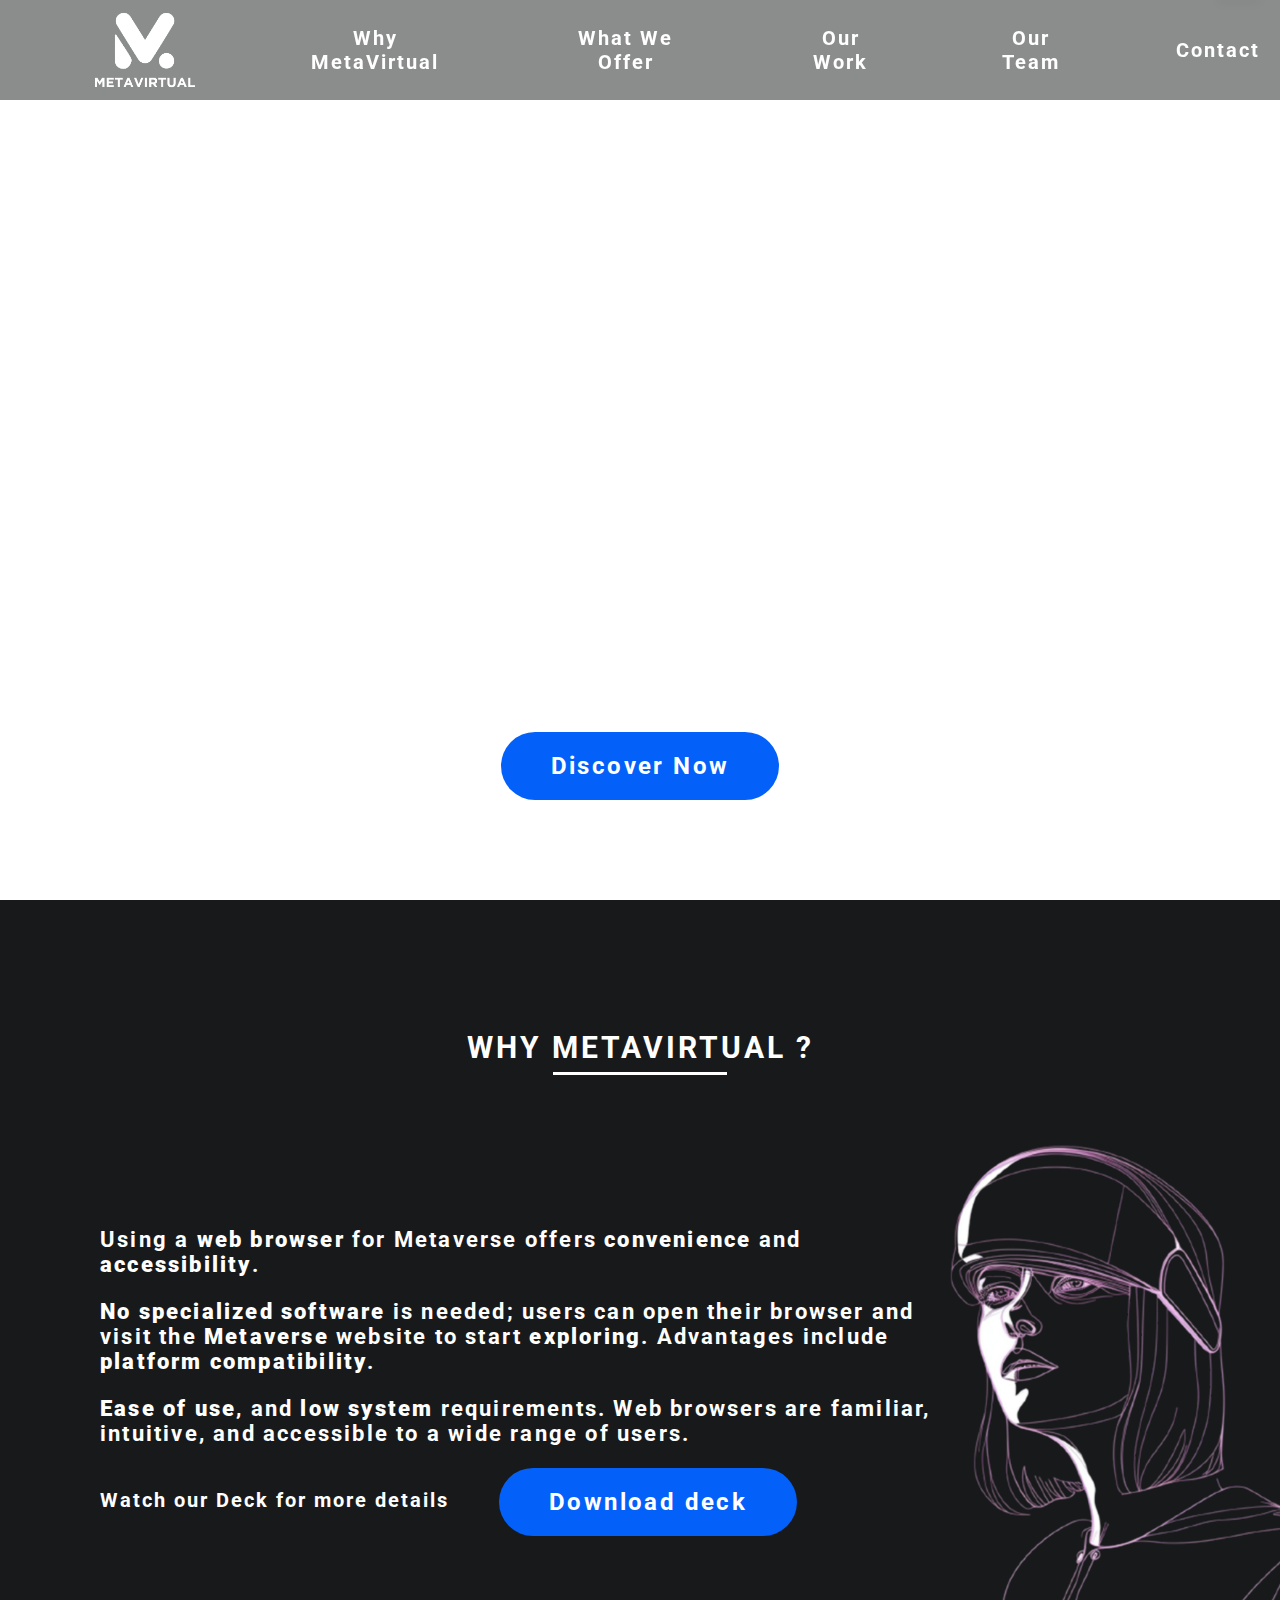
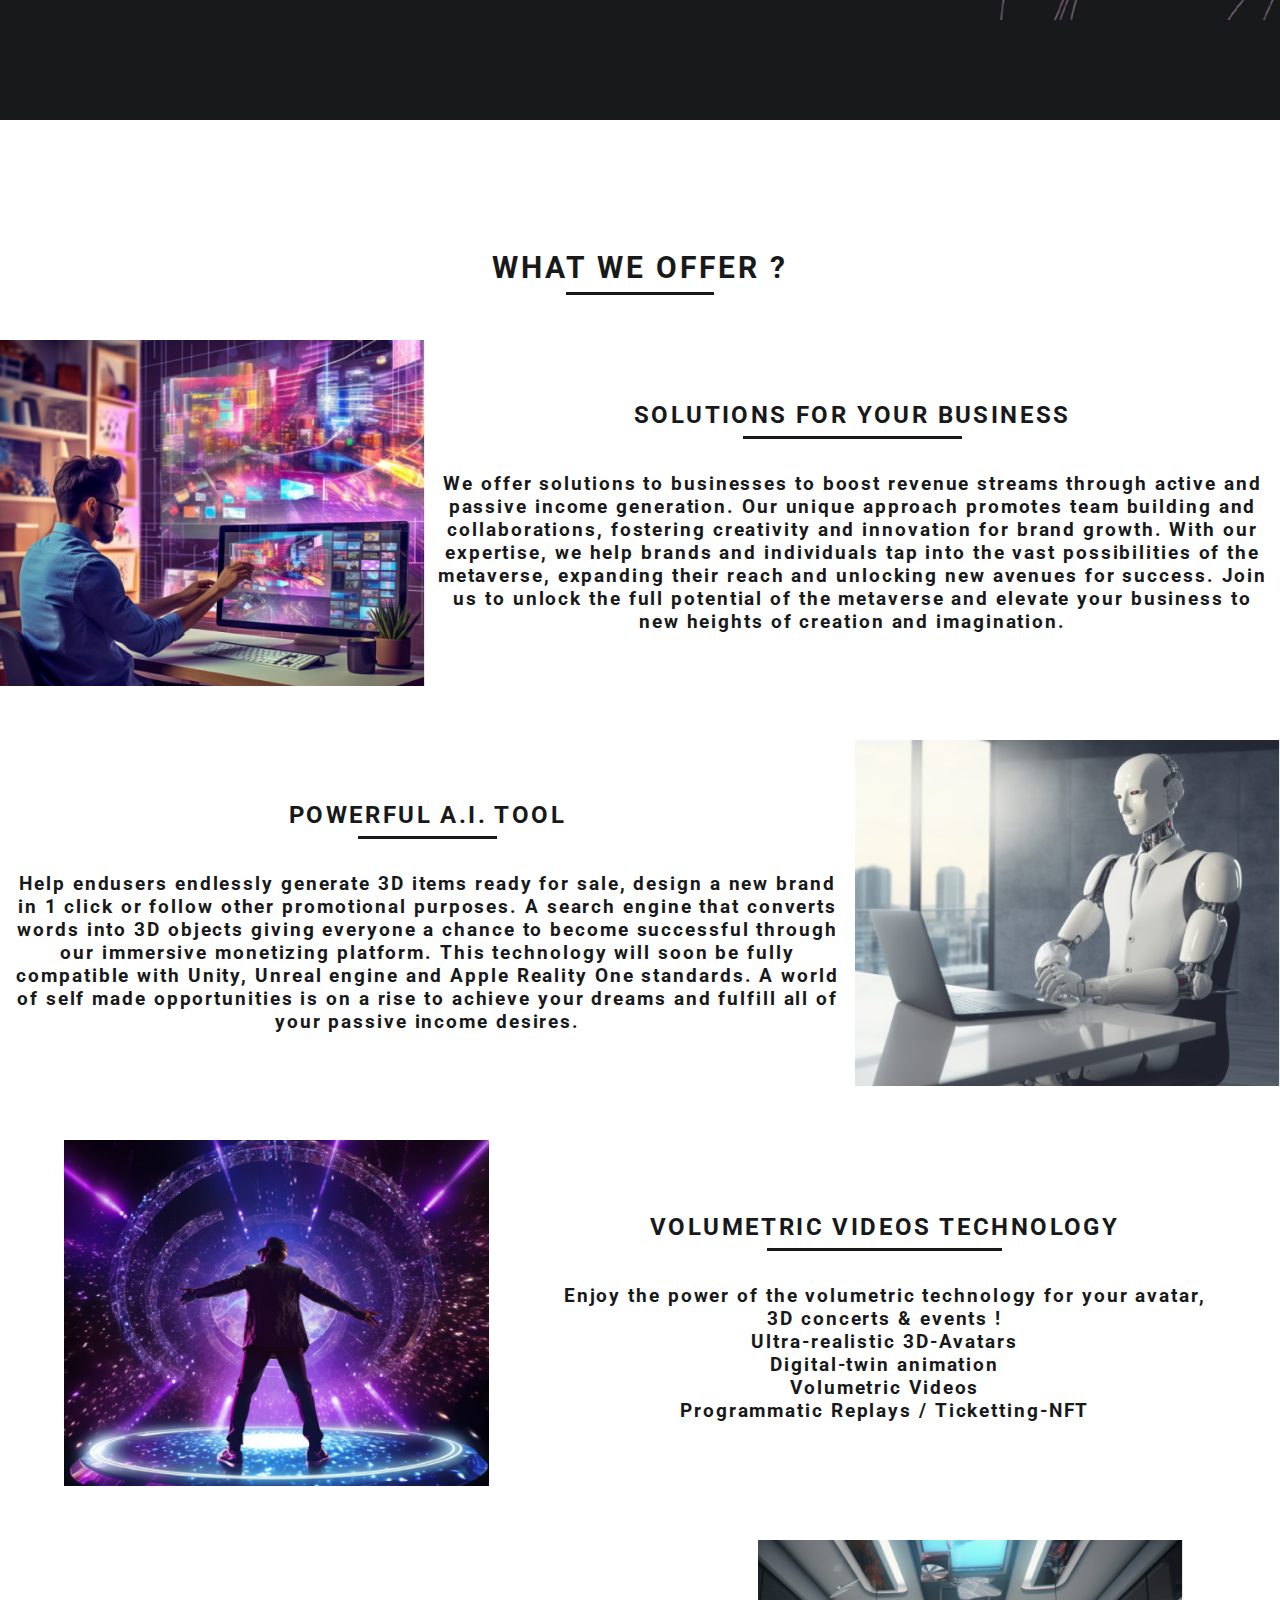
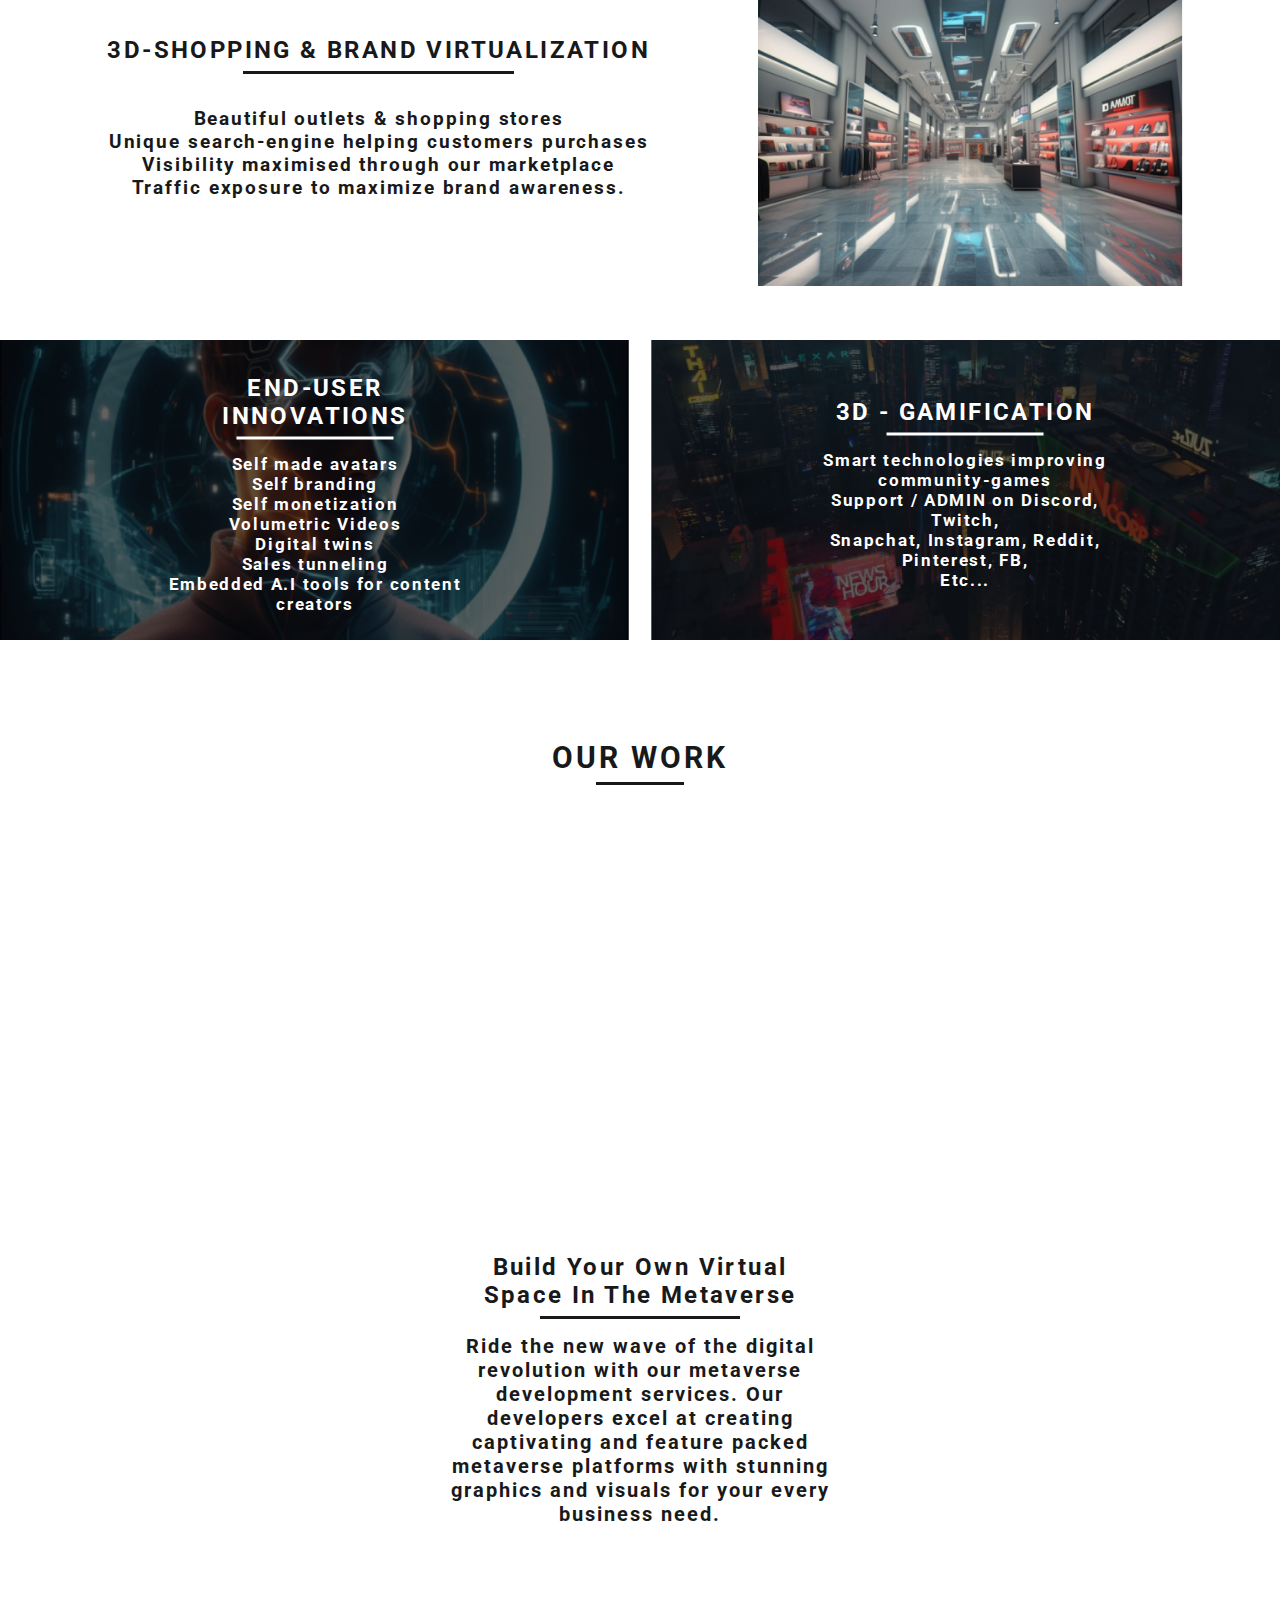
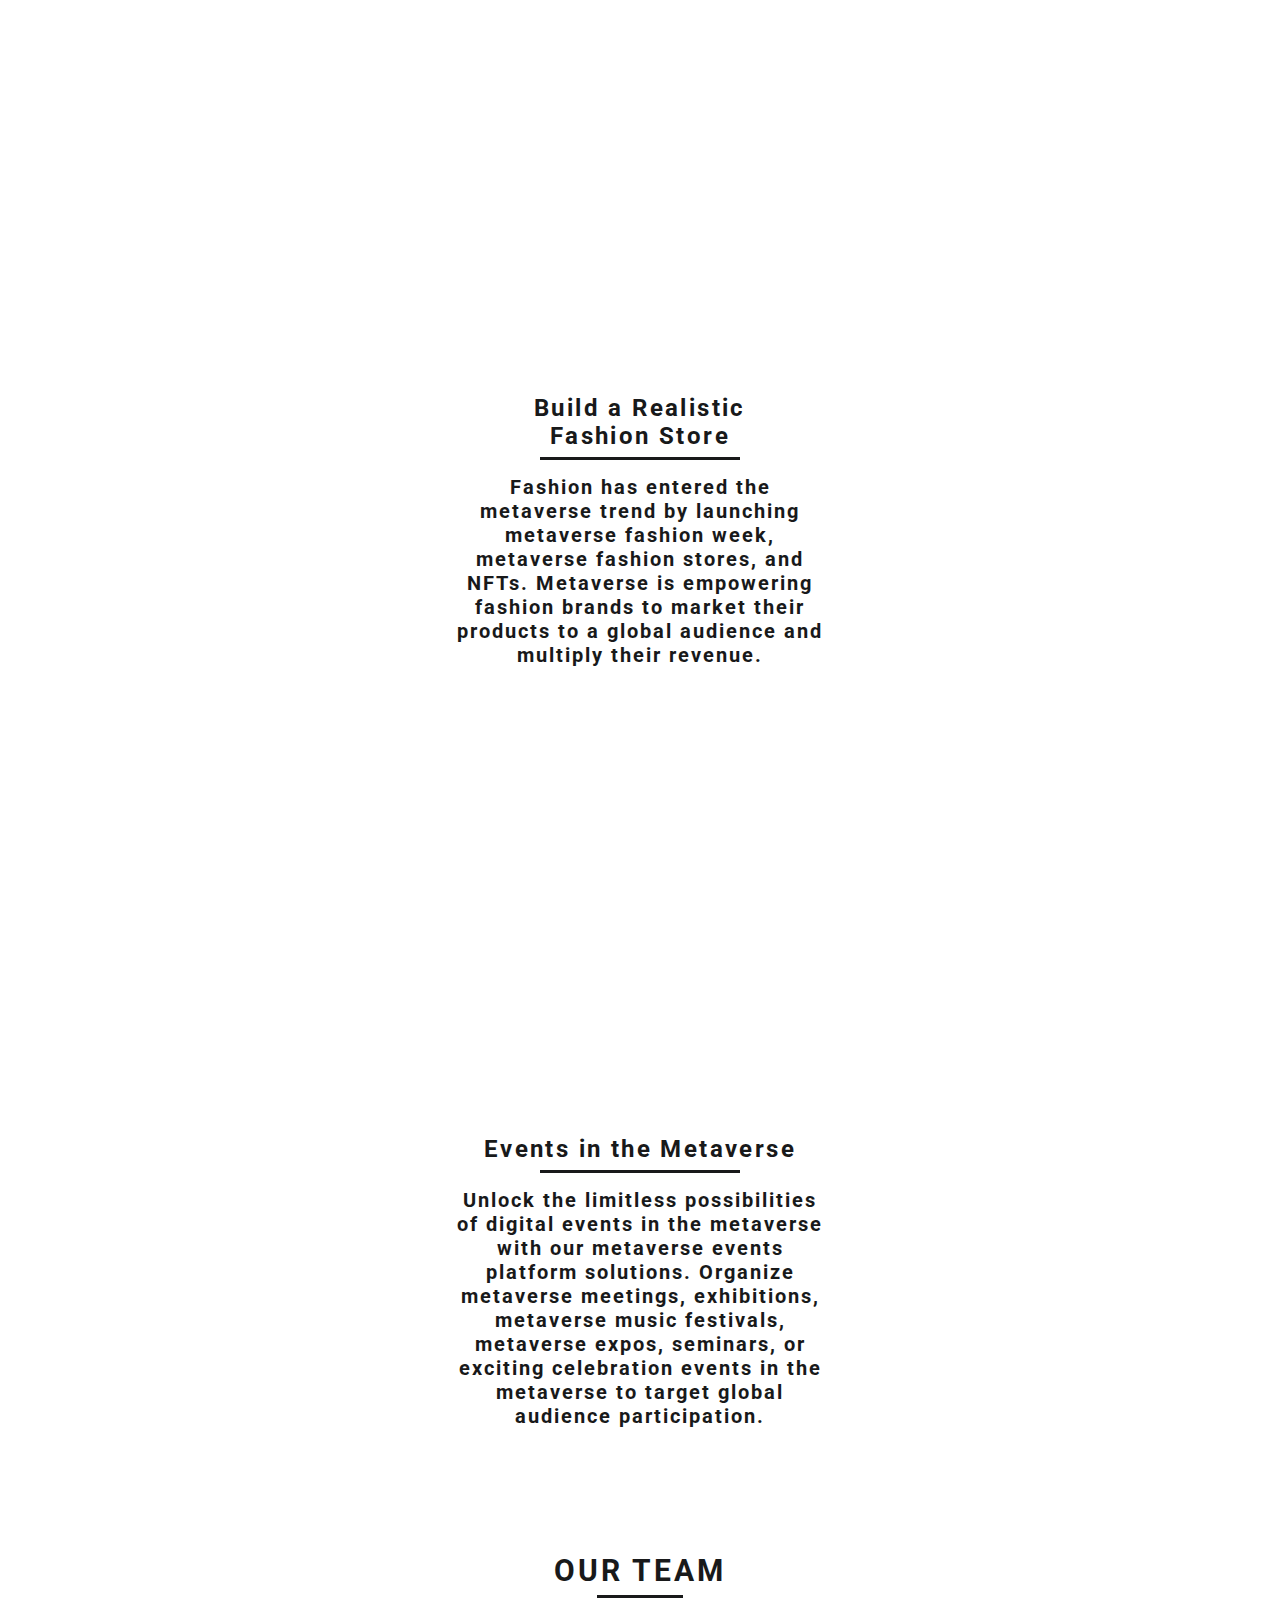
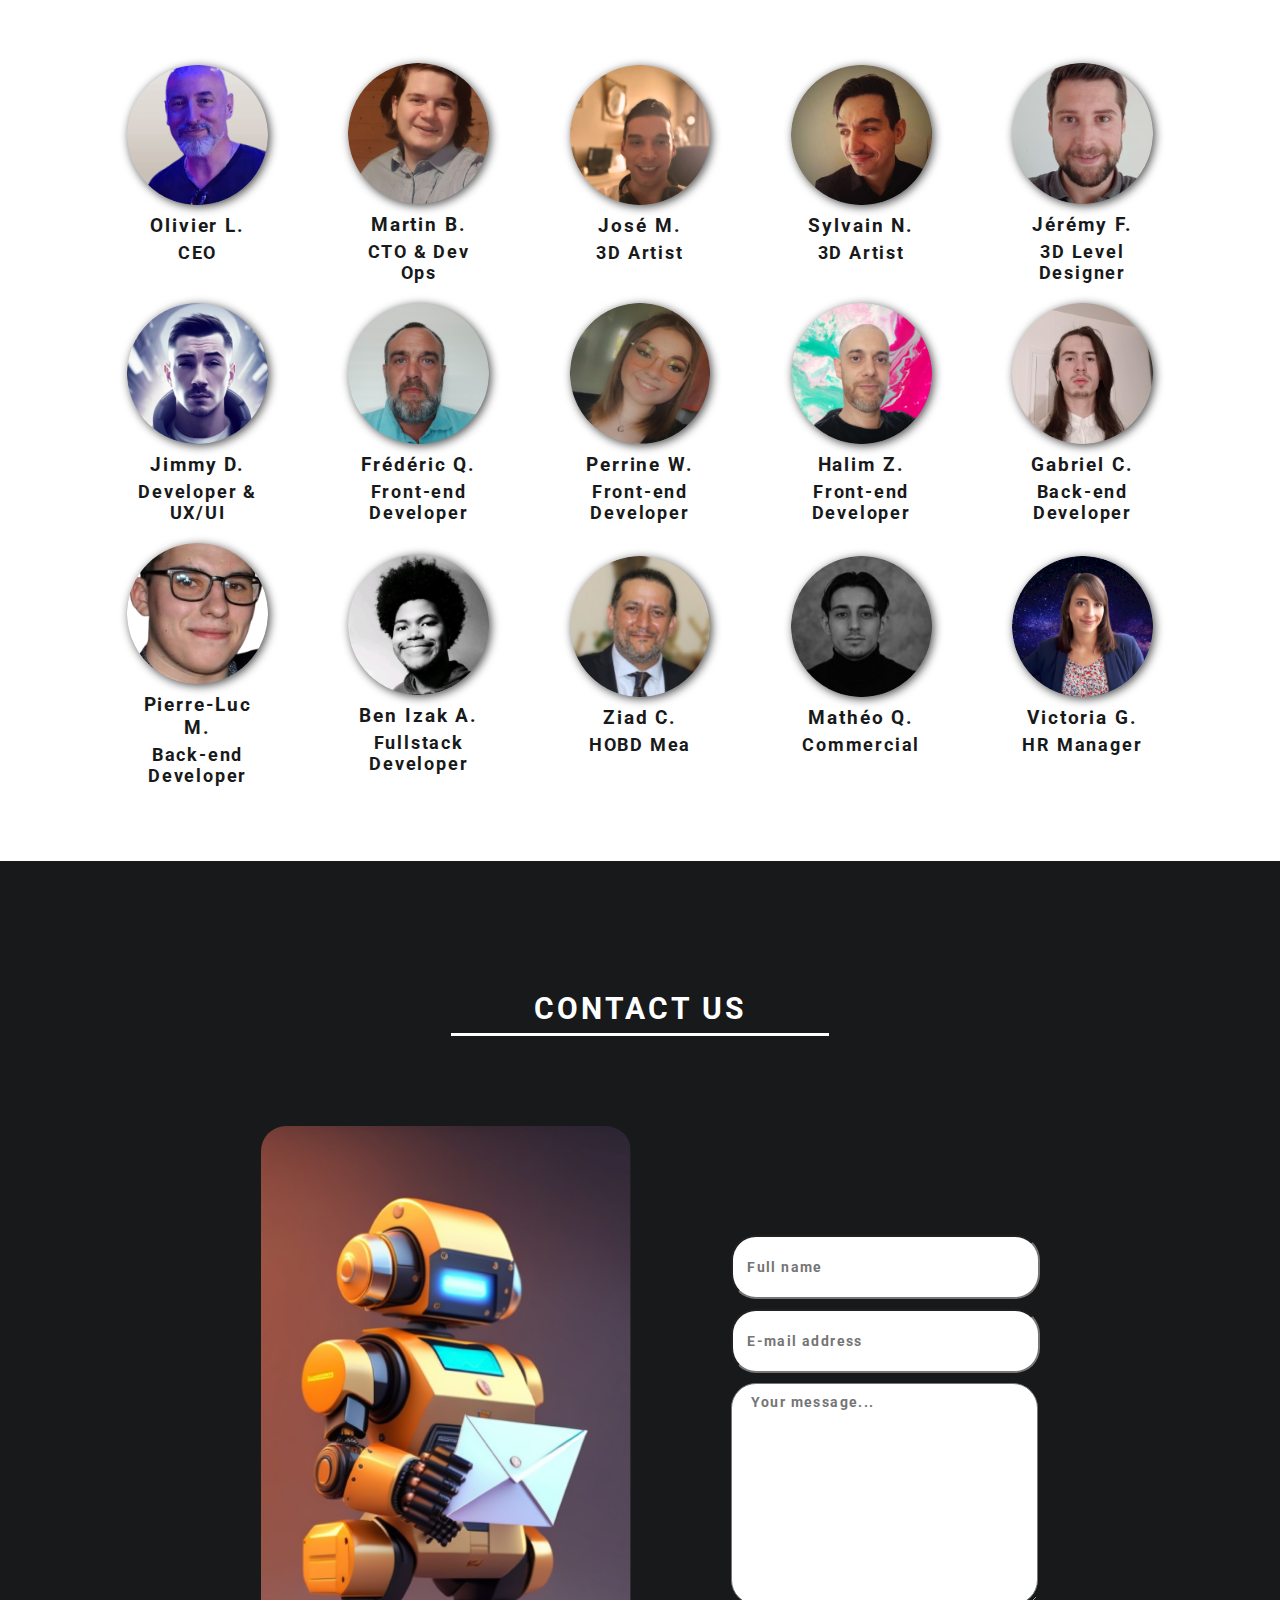
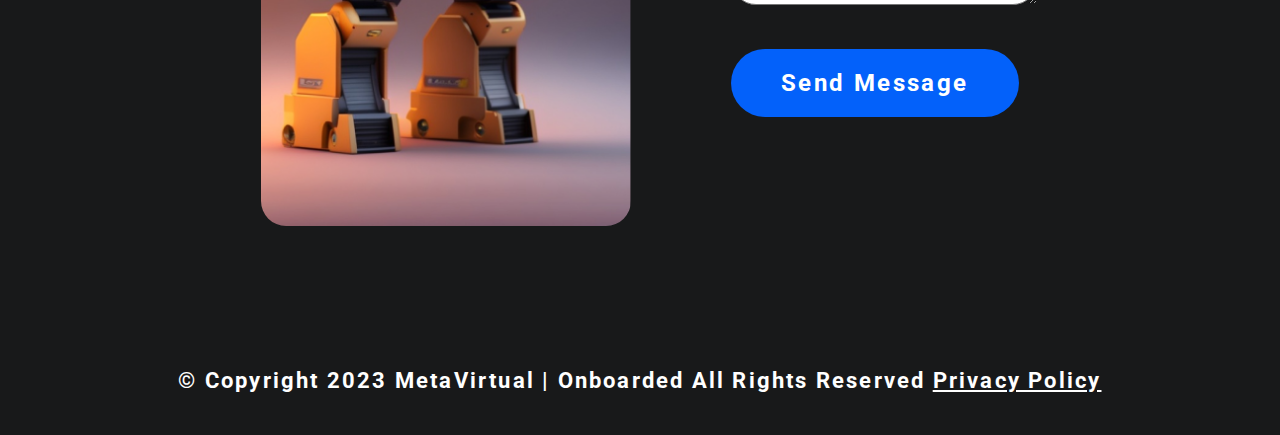
==== index.html @ de17d97f "Hotfix style sources - 03/07/2023 20h" ====
<!doctype html>
<html lang="en">
<head>
    <meta charset="UTF-8" />
    
    <meta http-equiv="X-UA-Compatible" content="ie=edge">

    <meta name="viewport" content="width=device-width,initial-scale=1">
    <title>Metavirtual: Home - Build, Monetize, Earn.</title>

    
    <meta name="DC.Title" lang="en-US" content="Metavirtual" />
    <meta data-react-helmet="true" property="og:title" content="Metavirtual"/>
    <meta property="og:site_name" content="Metavirtual" />
    <meta name="description" content="Metavirtual: Home - Build, Monetize, Earn.">
    <meta data-react-helmet="true" property="og:description" content="Metavirtual: Home - Build, Monetize, Earn." />
    <meta name="keywords" content="Metavirtual, Website, VR, Virtual Reality, AR, Augmented Reality, 3D, Metaverse, Home" />
    <meta property="og:keywords" content="Metavirtual, Website, VR, Virtual Reality, AR, Augmented Reality, 3D, Metaverse, Home" />
    <meta name="copyright" content="© Metavirtual 2023 - 2023" />
    <meta name="DC.Date.created" scheme="W3CDTF" content="2023-06-21" />
    <meta name="DC.Date.modified" scheme="W3CDTF" content="2023-07-03" />
    <meta property="og:type" content="website" />
    <meta property="og:url" content="https://onboardedteam.github.io/Metavirtual_Website/" />
    <meta property="og:locale" content="en-US" />
    <meta data-react-helmet="true" name="og:image" content="https://onboardedteam.github.io/Metavirtual_Website/assets/images/brand_logo_small_white.png"> <meta property="og:image:width" content="3000"/> <meta property="og:image:height" content="3000"/> <meta property="og:image:type" content="image/png"/>
    <meta data-react-helmet="true" name="image" content="https://onboardedteam.github.io/Metavirtual_Website/assets/images/brand_logo_small_white.png"> <meta property="image:width" content="3000"/> <meta property="image:height" content="3000"/> <meta property="image:type" content="image/png"/>
    <meta data-react-helmet="true" name="og:icon" content="https://onboardedteam.github.io/Metavirtual_Website/assets/icons/brand_icon.png"> <meta property="og:icon:width" content="3000"/> <meta property="og:icon:height" content="3000"/> <meta property="og:icon:type" content="image/png"/>
    <meta data-react-helmet="true" name="icon" content="https://onboardedteam.github.io/Metavirtual_Website/assets/icons/brand_icon.png"> <meta property="icon:width" content="3000"/> <meta property="icon:height" content="3000"/> <meta property="icon:type" content="image/png"/>

    <meta property="msapplication-TileImage" name="msapplication-TileImage" content="https://onboardedteam.github.io/Metavirtual_Website/assets/icons/brand_icon.png" />
    <meta property="msapplication-square70x70logo" name="msapplication-square70x70logo" content="https://onboardedteam.github.io/Metavirtual_Website/assets/icons/brand_icon.png" />
    <meta property="msapplication-square150x150logo" name="msapplication-square150x150logo" content="https://onboardedteam.github.io/Metavirtual_Website/assets/icons/brand_icon.png" />
    <meta property="msapplication-wide310x150logo" name="msapplication-wide310x150logo" content="https://onboardedteam.github.io/Metavirtual_Website/assets/icons/brand_icon.png" />
    <meta property="msapplication-square310x310logo" name="msapplication-square310x310logo" content="https://onboardedteam.github.io/Metavirtual_Website/assets/icons/brand_icon.png" />
    
    <link rel="apple-touch-icon" href="https://onboardedteam.github.io/Metavirtual_Website/assets/icons/brand_icon.png" />
    <link rel="apple-touch-icon-precomposed" href="https://onboardedteam.github.io/Metavirtual_Website/assets/icons/brand_icon.png" />
    <link rel="apple-touch-startup-image" href="https://onboardedteam.github.io/Metavirtual_Website/assets/images/brand_logo_large_white.png">

    <meta name="twitter:site" content="@MetavirtualMetaverse">
    <meta name="twitter:title" content="Metavirtual">
    <meta name="twitter:description" content="Metavirtual: Home - Build, Monetize, Earn.">
    <meta name="twitter:card" content="summary">
    <meta name="twitter:url" content="https://onboardedteam.github.io/Metavirtual_Website/">
    <meta name="twitter:image" content="https://onboardedteam.github.io/Metavirtual_Website/assets/images/brand_logo_small_white.png"> <meta property="twitter:image:width" content="3000"/> <meta property="twitter:image:height" content="3000"/> <meta property="twitter:image:type" content="image/png"/>
    <meta name="twitter:image:src" content="https://onboardedteam.github.io/Metavirtual_Website/assets/images/brand_logo_small_white.png"> <meta property="twitter:image:src:width" content="3000"/> <meta property="twitter:image:src:height" content="3000"/> <meta property="twitter:image:src:type" content="image/png"/>
    <meta name="twitter:icon" content="https://onboardedteam.github.io/Metavirtual_Website/assets/icons/brand_icon.png"> <meta property="twitter:icon:width" content="3000"/> <meta property="twitter:icon:height" content="3000"/> <meta property="twitter:icon:type" content="image/png"/>
    <meta name="twitter:icon:src" content="https://onboardedteam.github.io/Metavirtual_Website/assets/icons/brand_icon.png"> <meta property="twitter:icon:src:width" content="3000"/> <meta property="twitter:icon:src:height" content="3000"/> <meta property="twitter:icon:src:type" content="image/png"/>
    <meta name="theme-color" content="#205393">

    <link rel="icon" type="image/png" href="https://onboardedteam.github.io/Metavirtual_Website/assets/icons/brand_icon.png" />
    <link rel="shortcut icon" type="image/png" href="https://onboardedteam.github.io/Metavirtual_Website/assets/icons/brand_icon.png" />
    
    <link rel="stylesheet" href="./style.css">
    <link rel="stylesheet" href="./WhyMetavirtual.css">
    <link rel="stylesheet" href="./WhatWeOffer.css">
    <link rel="stylesheet" href="./OurWork.css">
    <link rel="stylesheet" href="./OurTeam.css">
    <link rel="stylesheet" href="./Contact.css">
    <link rel="stylesheet" href="./modal.css">

    <link rel="preconnect" href="https://fonts.googleapis.com">
    <link rel="preconnect" href="https://fonts.gstatic.com" crossorigin>
    <link href="https://fonts.googleapis.com/css2?family=Roboto&display=swap" rel="stylesheet">
    <title>Document</title>
</head>
<body>
<div class="mainPage" id="mainPage">
    <video class="video-bg" autoplay loop muted>
        <source src="./assets/videos/welcome_background.mp4" type="video/mp4">
    </video>

    <div class="text">
        <h1>VIRTUAL WORLDS COME ALIVE</h1>
        <h2>A smart 3D-platform to achieve your dreams</h2>

    </div>
    <div class="button">
        <a href="#WhyMetavirtual"><button id="discoverButton">Discover Now</button></a>
    </div>
</div>

<a class="burgerMenu" tabindex="0">
    <span class="burgerMenuButton"></span>
    <span class="burgerMenuButton"></span>
    <span class="burgerMenuButton"></span>
</a>

<header>
    <a href=""><img src="./assets/images/brand_logo_small_white.png" class="logo" alt="logo metavirtual"></a>
    <a class="sectionLink" href="#WhyMetavirtual">Why MetaVirtual</a>
    <a class="sectionLink" href="#WhatWeOffer">What We Offer</a>
    <a class="sectionLink" href="#ourVideos">Our Work</a>
    <a class="sectionLink" href="#team">Our Team</a>
    <a class="sectionLink" href="#Contact">Contact</a>
</header>

<section id="WhyMetavirtual">
    <div id="whymetavirtual-title">
        <p class="underline white">WHY METAVIRTUAL ?</p>
    </div>
    <div class="content-container">
        <div class="content">
            <div class="text">
                <p class="speech">Using a <strong>web browser</strong> for Metaverse offers <strong>convenience</strong> and <strong>accessibility</strong>.</p>
                <p class="speech"><strong>No specialized software</strong> is needed; users can open their browser and visit the <strong>Metaverse</strong> website to start <strong>exploring</strong>.
                    Advantages include <strong>platform compatibility</strong>.</p>
                <p class="speech"><strong>Ease of use</strong>, and <strong>low system</strong> requirements. Web browsers are familiar, intuitive, and accessible to a wide range of users.</p>
            </div>
            <div class="details">
                <p class="text">Watch our Deck for more details</p>
                <a href="./assets/assets/MetaVirtual_Deck_2023_V10 EN.pdf" download><button class="download">Download deck</button></a>
            </div>
        </div>
    <div class="glitchgirl-container">
        <video src="./assets/videos/glitch_girl.webm" poster="./assets/images/glitch_girl.png" class="glitchgirl-image" disablePictureInPicture autoplay loop muted></video>
    </div>
    </div>
</section>

<section id="WhatWeOffer">
    <div id="whatweoffer-title">
        <p id="offer" class="underline">WHAT WE OFFER ?</p>
    </div>
        <div class="offer-container">
            <div class="offerimg-container">
                <img class="img-offer" src="./assets/images/solution.png" alt="image-business-man">
            </div>
            <div class="offer-text">
                <p class="underline" id="titre1">SOLUTIONS FOR YOUR BUSINESS</p>
                <p id="text1">We offer solutions to businesses to boost revenue streams through active and passive income generation.
                    Our unique approach promotes team building and collaborations, fostering creativity and innovation for brand growth.
                    With our expertise, we help brands and individuals tap into the vast possibilities of the metaverse, expanding their reach and unlocking new avenues for success.
                    Join us to unlock the full potential of the metaverse and elevate your business to new heights of creation and imagination.</p>
            </div>
        </div>

    <div class="offer-container swap">
        <div class="offer-text">
            <p class="underline" id="titre1">POWERFUL A.I. TOOL</p>
            <p id="text1">Help endusers endlessly generate 3D items ready for sale, design a new brand in 1 click or follow other promotional purposes. A search engine that converts words into 3D objects giving everyone a chance to become successful through our immersive monetizing platform. This technology will soon be fully compatible with Unity, Unreal engine and Apple Reality One standards. A world of self made opportunities is on a rise to achieve your dreams and fulfill all of your passive income desires.</p>
        </div>
        <div class="offerimg-container">
            <img class="img-offer" src="./assets/images/ia.png" alt="image-ai-tool">
        </div>
    </div>

    <div class="offer-container">
        <div class="offerimg-container">
            <img class="img-offer" src="./assets/images/concertVideoVolum%201.png" alt="image-volumetric-video">
        </div>
        <div class="offer-text">
            <p class="underline" id="titre1">VOLUMETRIC VIDEOS TECHNOLOGY</p>
            <p id="text1">Enjoy the power of the volumetric technology for your avatar, <br> 3D concerts & events !<br>
                Ultra-realistic 3D-Avatars <br>
                Digital-twin animation <br>
                Volumetric Videos <br>
                Programmatic Replays / Ticketting-NFT</p>
        </div>
    </div>

    <div class="offer-container swap">
        <div class="offer-text ">
            <p class="underline" id="titre1">3D-SHOPPING & BRAND VIRTUALIZATION</p>
            <p id="text1">Beautiful outlets & shopping stores <br>
                Unique search-engine helping customers purchases <br>
                Visibility maximised through our marketplace <br>
                Traffic exposure to maximize brand awareness.</p>
        </div>
        <div class="offerimg-container">
            <img class="img-offer" src="./assets/images/virtualshop%201.png" alt="">
        </div>
    </div>


    </div>
</section>
<div class="offer2-container">
    <div class="image-container">
        <img src="./assets/images/new.png" alt="image-end-user-innovation">
        <div class="text-overlay">
            <p class="underline white" id="titre1">END-USER INNOVATIONS</p>
            <p id="text6">Self made avatars <br>
                Self branding <br>
                Self monetization <br>
                Volumetric Videos <br>
                Digital twins <br>
                Sales tunneling <br>
                Embedded A.I tools for content creators</p>
        </div>
    </div>
    <div class="image-container">
        <img src="./assets/images/gaming.png" alt="image-gaming-world">
        <div class="text-overlay">
            <p class="underline white" id="titre1">3D - GAMIFICATION</p>
            <p id="text6">Smart technologies improving community-games <br>
                Support / ADMIN on Discord, Twitch, <br>
                Snapchat, Instagram, Reddit, Pinterest, FB,<br>
                Etc...</p>
        </div>
    </div>
</div>

<section id="ourVideos">
        <div id="ourvideos-title">
            <p class="underline">OUR WORK</p>
        </div>
        <div class="video-container">
            <div class="video-box">
                <div class="video">
                <video src="./assets/videos/editor_tools_background.mp4" disablePictureInPicture autoplay loop muted></video>
                </div>
                <div class="video-title">
                    <p class="video-title underline">Build Your Own Virtual <br>
                        Space In The Metaverse</p>
                </div>
                <div class="video-text">
                    <p>Ride the new wave of the digital revolution with our metaverse development services. Our developers excel at creating captivating and feature packed metaverse platforms with stunning graphics and visuals for your every business need.</p>
                </div>
            </div>

            <div class="video-box">
                <div class="video">
                <video src="./assets/videos/E_commerce.mp4" disablePictureInPicture autoplay loop muted></video>
                </div>
                <div class="video-title">
                    <p class="video-title underline">Build a Realistic <br> Fashion Store</p>
                </div>
                <div class="video-text">
                    <p>Fashion has entered the metaverse trend by launching metaverse fashion week, metaverse fashion stores, and NFTs. Metaverse is empowering fashion brands to market their products to a global audience and multiply their revenue.</p>
                </div>
            </div>

            <div class="video-box">
                <div class="video">
                <video src="./assets/videos/Riyadh.mp4" disablePictureInPicture autoplay loop muted></video>
                </div>
                <div class="video-title">
                    <p class="video-title underline">Events in the Metaverse</p>
                </div>
                <div class="video-text">
                    <p>Unlock the limitless possibilities of digital events in the metaverse with our metaverse events platform solutions. Organize metaverse meetings, exhibitions, metaverse music festivals, metaverse expos, seminars, or exciting celebration events in the metaverse to target global audience participation.</p>
                </div>
            </div>
        </div>
</section>

<section class="team" id="team">
    <div id="ourTeam-title">
        <p class="underline">OUR TEAM</p>
    </div>
    <div class="team-container">
    <div class="photoContainer">
        <div class="member">
            <img class="photo" src="./assets/images/OlivierPhoto.png" alt="Olivier">
            <div class="id">
                <h2>Olivier L.</h2>
                <h3>CEO</h3>
                <br>
            </div>
        </div>
        <div class="member">
            <img class="photo" src="./assets/images/MartinPhoto.png" alt="Martin">
            <div class="id">
                <h2>Martin B.</h2>
                <h3>CTO & Dev Ops</h3>
            </div>
        </div>
        <div class="member">
            <img class="photo" src="./assets/images/JosePhoto.png" alt="José">
            <div class="id">
                <h2>José M.</h2>
                <h3>3D Artist</h3>
                <br>
            </div>
        </div>
        <div class="member">
            <img class="photo" src="./assets/images/SylvainPhoto.png" alt="Sylvain">
            <div class="id">
                <h2>Sylvain N.</h2>
                <h3>3D Artist</h3>
                <br>
            </div>
        </div>
        <div class="member">
            <img class="photo" src="./assets/images/JeremyPhoto.png" alt="Jérémy">
            <div class="id">
                <h2>Jérémy F.</h2>
                <h3>3D Level Designer</h3>
            </div>
        </div>
        <div class="member">
            <img class="photo" src="./assets/images/JimmyPhoto.png" alt="Jimmy">
            <div class="id">
                <h2>Jimmy D.</h2>
                <h3>Developer & UX/UI</h3>
            </div>
        </div>
        <div class="member">
            <img class="photo" src="./assets/images/FreddoPhoto.png" alt="Frédéric">
            <div class="id">
                <h2>Frédéric Q.</h2>
                <h3>Front-end Developer</h3>
            </div>
        </div>
        <div class="member">
            <img class="photo" src="./assets/images/PerrinePhoto.png" alt="Perrine">
            <div class="id">
                <h2>Perrine W.</h2>
                <h3>Front-end Developer</h3>
            </div>
        </div>
        <div class="member">
            <img class="photo" src="./assets/images/HalimPhoto.png" alt="Halim">
            <div class="id">
                <h2>Halim Z.</h2>
                <h3>Front-end Developer</h3>
            </div>
        </div>
        <div class="member">
            <img class="photo" src="./assets/images/GabrielPhoto.png" alt="Gabriel">
            <div class="id">
                <h2>Gabriel C.</h2>
                <h3>Back-end Developer</h3>
            </div>
        </div>
        <div class="member">
            <img class="photo" src="./assets/images/PierrePhoto.png" alt="Pierre-Luc">
            <div class="id">
                <h2>Pierre-Luc M.</h2>
                <h3>Back-end Developer</h3>
            </div>
        </div>
        <div class="member">
            <img class="photo" src="./assets/images/BenPhoto.png" alt="Ben">
            <div class="id">
                <h2>Ben Izak A.</h2>
                <h3>Fullstack Developer</h3>
            </div>
        </div>
        <div class="member">
            <img class="photo" src="./assets/images/ZiadPhoto.png" alt="Ziad">
            <div class="id">
                <h2>Ziad C.</h2>
                <h3>HOBD Mea</h3>
                <br>
            </div>
        </div>
        <div class="member">
            <img class="photo" src="./assets/images/MatheoPhoto.png" alt="Mathéo">
            <div class="id">
                <h2>Mathéo Q.</h2>
                <h3>Commercial</h3>
                <br>
            </div>
        </div>
        <div class="member">
            <img class="photo" src="./assets/images/victoria.png" alt="Victoria">
            <div class="id">
                <h2>Victoria G.</h2>
                <h3>HR Manager</h3>
                <br>
            </div>
        </div>
    </div>
    </div>
</section>

<!-- ************************ section Contact ************************ -->
<section id="Contact">
    <div class="formulaire">
        <div class="contactform">
            <div class="titre underline white">
                <p id="titre">CONTACT US</p>
            </div>
            <div class="form-container">
            <div class="img-robot">
                <img class="photo-robot" src="./assets/images/robot.png" alt="Robot">
            </div>
<!--            <div class="icons">-->
<!--                <img id="facebook" src="/src/images/facebook 1.png" alt="">-->
<!--                <img id="insta" src="/src/images/insta 1.png" alt="">-->
<!--                <img id="twitter" src="/src/images/mdi_twitter 1.png" alt="">-->
<!--            </div>-->
            <form class="contact" id="ContactUsForm" action="https://formspree.io/f/mknalgyr" method="POST">
                <div class="fullname">
                    <input id='fullname' type="name" maxlength="128" name="name" data-name="name" placeholder=" Full name" required>
                </div>
                <div class="email">
                    <input id='email' type="email" maxlength="128" name="email" data-name="email" placeholder=" E-mail address" required>
                </div>
                <div class="message">
                    <textarea id="message" maxlength="8500" name="message" data-name="message" placeholder="  Your message..." required></textarea>
                </div>
                <div class="button">
                    <input type="submit" id='button' value="Send Message">
                </div>
            </form>
            </div>
        </div>
    </div>
</section>
<footer>
    <div class="legal-container">
        <p class="legal">© Copyright 2023 MetaVirtual | Onboarded All Rights Reserved <a class="private" href="./legal/" openModal>Privacy Policy</a></p>
    </div>
</footer>

<!-- ************************ end of section Contact ************************ -->

<script src="main.js"></script>

<div class="modalContainer" hidden>
    <div class="modal">
        <a target="_blank" class="newTab">Open in a new tab.</a>
        <iframe frameborder="0"></iframe>
    </div>
</div>
<script src="./modal.js"></script>
</body>
</html>
---- style.css ----
html, body {
    width: 100%;
    height: 100%;
    margin: 0;
    padding: 0;
}

[hidden] {
    display: none !important;
} [hidding] {
    animation: fadeOut 1s ease-in forwards !important;
} [unhidding] {
    animation: fadeIn 1s ease-in forwards !important;
}

@keyframes fadeIn {
  0% {
    opacity: 0;
  }
  100% {
    opacity: 1;
  }
}

@keyframes fadeOut {
    0% {
        opacity: 1;
    }
    100% {
        opacity: 0;
    }
}

/*-------------ALL PAGE--------------------*/

.underline {
    position: relative;
}

.underline::after {
    content: '';
    display: block;
    height: 3px;
    width: 50%;
    background-color: #18191A;
    position: absolute;
    bottom: -10px;
    margin-inline: auto;
    left: 0;
    right: 0;
}

.underline.white::after {
    background-color: #FFFFFF;
}


/*-------------FIN ALL PAGE--------------------*/

/*--------------------DEBUT MAIN PAGE------------------------*/

div.mainPage {
    display: flex;
    width: 100%;
    height: 100%;
    flex-direction: column;
    justify-content: space-between;
    z-index: 10;
}

div.mainPage .video-bg {
    position: absolute;
    width: 100%;
    height: 100%;
    object-fit: cover;
    z-index: -1;
}

div.mainPage .logo {
    display: flex;
    align-self: center;
    width: 50%;
    height: 400px;
}

div.mainPage img {
    width: 100%;
    height: 100%;
    object-fit: contain;
}

div.mainPage .text {
    display: flex;
    align-self: center;
    flex-direction: column;
    justify-content: center;
    max-width: 90%;
    margin-top: auto;
}

div.mainPage :is(h1, h2) {
    text-align: center;
    color: #FFF;
    font-family: Roboto, sans-serif;
    font-weight: 700;
    font-size: 2.25rem;
    letter-spacing: 0.225rem;
}

div.mainPage .button {
    display: flex;
    align-self: center;
    justify-content: center;
    margin-top: 50px;
    margin-bottom: 100px;
}

div.mainPage button {
    border-radius: 100px;
    padding: 20px 50px 20px 50px;
    background: #0361FA;
    border: none;

    color: #FFFFFF;
    font-family: Roboto, sans-serif;
    font-style: bold;
    font-weight: 700;
    font-size: 24px;
    letter-spacing: 0.1em;
    cursor: pointer;
    margin: auto;
    transition: 0.3s;
}

div.mainPage button:hover {
    box-shadow: 0px 0px 25px 0px  #0361FA;
    transform: scale(120%);
    color: #FFF;
    text-shadow: 0px 0px 25px #FFF, 0px 4px 4px rgba(0, 0, 0, 0.25), 0px 4px 4px rgba(0, 0, 0, 0.25);
}

/*------------------FIN MAIN PAGE ---------------------------*/

/*-----------------HEADER MENU ---------------------- */

header {
    position: fixed;
    top: 0;
    display: flex;
    justify-content: end;
    align-items: center;
    text-align: center;
    gap: 100px;
    width: 100%;
    height: 100px;
    padding: 20px;
    box-sizing: border-box;
    z-index: 10;
    backdrop-filter: blur(6px);
    color: #FFFFFF;
    background-color: rgba(24, 25, 26, 0.5);
    font-family: Roboto, sans-serif;
    font-style: normal;
    font-weight: 700;
    font-size: 20px;
    letter-spacing: 0.1em;
    transition: 0.3s;
}

header a:has(img.logo) {
    display: contents;
}

header a img.logo {
    margin-right: auto;
    height: 100px; /* A REMPLACER */
    margin-left: 75px;
}

header a img.logo:hover {
    transform: scale(110%);
}

header a.sectionLink {
    appearance: inherit;
    text-decoration: inherit;
    color: inherit;
    transition: 0.2s;
    cursor: pointer;
}

header a.sectionLink[selected] {
/*  SCROLL SUR LA PAGE A FAIRE SUR LE CLIC MENU  */
transform: scale(120%);
}

header a.sectionLink:hover {
    transform: scale(120%);
}

/*BURGER MENU*/
a.burgerMenu {
    position: fixed;
    display: flex;
    width: 45px;
    height: 35px;
    margin: 20px;
    gap: 10px;
    top: 0;
    right: 0;
    align-content: center;
    align-items: center;
    justify-content: space-between;
    flex-direction: column;
    box-sizing: border-box;
    z-index: 10;
    transform: translateY(-160%);
    transition: 0.2s;
    filter: drop-shadow(1px 1px 1px rgba(0, 0, 0, 0.5));
}

span.burgerMenuButton {
    display: block;
    width: 100%;
    height: 100%;
    flex: 1;
    background-color: #eaeaea;
    border-radius: 25px;
}
/*FIN BURGER MENU*/

/*----------------FIN HEADER MENU------------------------*/

/*----------------DEBUT MEDIAQUERIES------------------------*/
@media only screen and (min-width: 280px) and (max-width: 320px) {
    div.mainPage :is(h1, h2) {
        font-size: 22px;
    }

    div.mainPage .button {
    display: none;
    }

    div.mainPage .text {
        margin-bottom: 25px;
    }
}

@media only screen and (min-width: 321px) and (max-width: 480px) {
    div.mainPage :is(h1, h2) {
        font-size: 1.4rem;
    }

    div.mainPage .button {
        display: flex;
        align-self: center;
        justify-content: center;
        margin-bottom: 100px;
        margin-top: 25px;
    }

    div.mainPage button {
        font-size: 0.9rem;

    }
}

@media only screen and (min-width: 481px) and (max-width: 736px) {

    div.mainPage :is(h1, h2) {
        font-size: 1.6rem;
    }

    div.mainPage .button {
        display: flex;
        align-self: center;
        justify-content: center;
        margin-bottom: 50px;
        margin-top:25px;
    }

    div.mainPage button {
        font-size: 1rem;
    }
}

@media only screen and (min-width: 737px) and (max-width: 1023px) {
    div.mainPage :is(h1, h2) {
        font-size: 1.7rem;
    }

    div.mainPage .button {
        display: flex;
        align-self: center;
        justify-content: center;
        margin-bottom: 50px;
        margin-top: 25px;
    }

    div.mainPage .text {
        display: flex;
        align-self: center;
        flex-direction: column;
        justify-content: center;
        max-width: 90%;
    }

    div.mainPage button {
        font-size: 1rem;
    }

    header {
        position: fixed;
        top: 0;
        display: flex;
        justify-content: end;
        align-items: center;
        text-align: center;
        gap: 50px;
        width: 100%;
        height: 100px;
        padding: 20px;
        box-sizing: border-box;
        z-index: 10;
        backdrop-filter: blur(6px);
        color: #FFFFFF;
        background-color: rgba(24, 25, 26, 0.5);
        font-family: Roboto, sans-serif;
        font-style: normal;
        font-weight: 700;
        font-size: 1rem;
        letter-spacing: 0.1em;
        transition: 0.3s;
    }

    header a img.logo {
        margin-left: 1.6rem;
    }


}

@media only screen and (max-width: 480px) and (orientation: landscape) {
    div.mainPage :is(h1, h2) {
        font-size: 1.4rem;
    }

    div.mainPage .button {
        display: none;
    }
}

@media only screen and (min-height:280px ) and (max-height: 320px) and (orientation: landscape) {
    div.mainPage :is(h1, h2) {
        font-size: 1.4rem;
    }
}

@media only screen and (min-width: 737px) and (max-width: 1023px) and (orientation: landscape) {
    header {
        transform: translateY(-100%);
        flex-wrap: wrap;
        justify-content: space-evenly;
        height: 0%;
        overflow: hidden;
        flex-direction: column;
        gap: 15px;
        background-color: #000000c7;
        font-size: 1.4rem;
    }

    header a img.logo {
        display: none;
    }


    a.burgerMenu {
        transform: translateY(0%);
        z-index: 11;
    }

    a.burgerMenu:is(:active, :focus, :focus-within) span.burgerMenuButton  {
        transition: 0.1s;
        width: 70%;
    }

    a.burgerMenu:is(:active, :focus, :focus-within) span.burgerMenuButton:nth-child(1)  {
        transform: translateY(14.5px) rotate(-45deg);
    }
    a.burgerMenu:is(:active, :focus, :focus-within) span.burgerMenuButton:nth-child(2)  {
        transform: rotate(45deg);
    }
    a.burgerMenu:is(:active, :focus, :focus-within) span.burgerMenuButton:nth-child(3)  {
        opacity: 0;
    }

    a.burgerMenu:is(:active, :focus, :focus-within) + header {
        transform: translateY(0%);
        height: 100%;
        width: 100%;
    }
}

/*------------- BURGER MENU RESPONSIVE-----------------*/


@media screen and (max-width: 736px) {
    header {
        transform: translateY(-100%);
        flex-wrap: wrap;
        justify-content: space-evenly;
        height: 0%;
        overflow: hidden;
        flex-direction: column;
        gap: 15px;
        background-color: #000000c7;
    }

    header a img.logo {
        display: none;
    }


    a.burgerMenu {
        transform: translateY(0%);
        z-index: 11;
    }

    a.burgerMenu:is(:active, :focus, :focus-within) span.burgerMenuButton  {
        transition: 0.1s;
        width: 70%;
    }

    a.burgerMenu:is(:active, :focus, :focus-within) span.burgerMenuButton:nth-child(1)  {
        transform: translateY(14.5px) rotate(-45deg);
    }
    a.burgerMenu:is(:active, :focus, :focus-within) span.burgerMenuButton:nth-child(2)  {
        transform: rotate(45deg);
    }
    a.burgerMenu:is(:active, :focus, :focus-within) span.burgerMenuButton:nth-child(3)  {
        opacity: 0;
    }

    a.burgerMenu:is(:active, :focus, :focus-within) + header {
        transform: translateY(0%);
        height: 100%;
        width: 100%;
    }
}

/*------------- FIN BURGER MENU RESPONSIVE-----------------*/

/*----------------FIN MEDIAQUERIES------------------------*/
---- WhyMetavirtual.css ----
/*--------------SECTION WHYMETAVIRTUAL*/

section#WhyMetavirtual {
    display: flex;
    flex-direction: column;
    background-color: #18191A;
    overflow: hidden;
    padding-top: 100px;
    padding-bottom: 100px;
}

#whymetavirtual-title {
    display: flex;
    justify-content: center;
    margin-bottom: 25px;
}

#whymetavirtual-title p {
    text-align: center;
    color: #FFFFFF;
    font-family: Roboto, sans-serif;
    font-style: normal;
    font-weight: 700;
    font-size: 30px;
    letter-spacing: 0.1em;
}

.content-container {
    display: flex;
    flex-direction: row;
}



.content {
    display: flex;
    flex-direction: column;
    justify-content: center;
    margin-left: 200px;
    width: 60%;
}

div.text {
    color: #FFFFFF;
    font-family: Roboto, sans-serif;
    font-style: normal;
    font-weight: 700;
    font-size: 20px;
    letter-spacing: 0.1em;
}

div.details {
    display: flex;
}

div.details p {
    color: #FFFFFF;
    font-family: Roboto, sans-serif;
    font-style: normal;
    font-weight: 700;
    font-size: 20px;
    letter-spacing: 0.1em;
}

div.details a {
    margin-left: 50px;
}

section#WhyMetavirtual div.content div.details button.download {
    border-radius: 100px;
    padding: 20px 50px 20px 50px;
    background: #0361FA;
    border: none;
    color: #FFFFFF;
    font-family: Roboto, sans-serif;
    font-style: bold;
    font-weight: 700;
    font-size: 24px;
    letter-spacing: 0.1em;
    cursor: pointer;
    margin: auto;
    transition: 0.3s;
}

section#WhyMetavirtual div.content div.details button.download:hover {
    box-shadow: 0px 0px 25px 0px  #0361FA;
    transform: scale(110%);
    color: #FFF;
    text-shadow: 0px 0px 25px #FFF, 0px 4px 4px rgba(0, 0, 0, 0.25), 0px 4px 4px rgba(0, 0, 0, 0.25);
}

.glitchgirl-container {
    width: 500px;
    height: 500px;
}

.glitchgirl-image {
    width: 100%;
    height: 100%;
    object-fit: cover; /* This ensures the image fills the container while maintaining its aspect ratio */
    pointer-events: none;
}

/*----------------FIN WHYMETAVIRTUAL------------------------*/

/*----------------DEBUT MEDIAQUERIES------------------------*/
@media only screen and (min-width: 280px) and (max-width: 320px) {

    section#WhyMetavirtual {
        padding-top: 50px;
        padding-bottom: 0;
        height: 100vh;
    }

    #whymetavirtual-title p {
        font-size: 22px;
    }

    .content {
        margin-left: 0;
        width: 100%;
        z-index: 8;
    }

    .glitchgirl-container {
        position: absolute;
        height: 400px;
        width: 100%;
        opacity: 30%;
    }

    .text {
        text-align: center;
        margin: 0 10px 0 10px;
    }

    .speech {
        font-size: 17px;
    }

    .details {
        display: flex;
        flex-direction: column;
    }

    div.details a {
        text-align: center;
        margin-left: 0;
        margin-top: 20px;
        width: 100%;
    }

    section#WhyMetavirtual div.content div.details button.download {
        padding: 10px 25px 10px 25px;
    }
}

@media only screen and (min-width: 321px) and (max-width: 480px) {

    section#WhyMetavirtual {
        padding-top: 100px;
        padding-bottom: 100px;
    }

    #whymetavirtual-title p {
        font-size: 24px;
    }

    .content {
        margin-left: 0;
        width: 100%;
        z-index: 8;
    }

    .glitchgirl-container {
        position: absolute;
        height: 400px;
        width: 100%;
        opacity: 30%;
    }

    .text {
        text-align: center;
        margin: 0 25px 0 25px;
    }

    .speech {
        font-size: 18px;
    }

    .details {
        display: flex;
        flex-direction: column;
    }

    div.details a {
        text-align: center;
        margin-left: 0;
        margin-top: 20px;
        width: 100%;
    }

    section#WhyMetavirtual div.content div.details button.download {
        padding: 15px 30px 15px 30px;
    }
}

@media only screen and (min-width: 481px) and (max-width: 736px) {

    section#WhyMetavirtual {
        padding-top: 100px;
        padding-bottom: 100px;
    }

    #whymetavirtual-title p {
        font-size: 28px;
    }

    .content {
        margin-left: 0;
        width: 100%;
        z-index: 8;
    }

    .glitchgirl-container {
        position: absolute;
        height: 400px;
        width: 100%;
        opacity: 30%;
    }

    .text {
        text-align: center;
        margin: 0 50px 0 50px;
    }

    .speech {
        font-size: 20px;
    }

    .details {
        display: flex;
        flex-direction: column;
    }

    div.details a {
        text-align: center;
        margin-left: 0;
        margin-top: 40px;
        width: 100%;
    }

    section#WhyMetavirtual div.content div.details button.download {
        padding: 20px 50px 20px 50px;
    }
}

@media only screen and (min-width: 737px) and (max-width: 1023px) {
    section#WhyMetavirtual {
        padding-top: 100px;
        padding-bottom: 100px;
    }

    #whymetavirtual-title p {
        font-size: 28px;
    }

    .content {
        margin-left: 0;
        width: 100%;
        z-index: 8;
    }

    .glitchgirl-container {
        position: absolute;
        height: 400px;
        width: 100%;
        opacity: 30%;
    }

    .text {
        text-align: center;
        margin: 0 75px 0 75px;
    }

    .speech {
        font-size: 20px;
    }

    .details {
        display: flex;
        flex-direction: column;
    }

    div.details a {
        text-align: center;
        margin-left: 0;
        margin-top: 60px;
        width: 100%;
    }

    section#WhyMetavirtual div.content div.details button.download {
        padding: 20px 50px 20px 50px;
    }
}

@media only screen and (min-width: 1024px) and (max-width: 1326px) {
    .content {
        margin-left: 100px;
        width: 100%;
    }
}
/*----------------FIN MEDIAQUERIES------------------------*/
---- WhatWeOffer.css ----
/*----------------DEBUT WHATWEOFFER------------------------*/

section#WhatWeOffer {
    display: flex;
    padding: 100px;
    flex-direction: column;
}

#whatweoffer-title {
    display: flex;
    justify-content: center;
    margin-bottom: 100px;
}

#offer {
    text-align: center;
    color: #18191A;
    font-family: Roboto, sans-serif;
    font-style: normal;
    font-weight: 700;
    font-size: 30px;
    letter-spacing: 0.1em;
}

.offer-container {
    display: flex;
    gap: 200px;
    justify-content: space-evenly;
    margin-bottom: 100px;
}

#titre1 {
    font-size: 30px;
    text-align: center;
}

.offer-text {
    display: flex;
    flex-direction: column;
    justify-content: center;
    align-items: center;

    color: #18191A;
    font-family: Roboto, sans-serif;
    font-style: normal;
    font-weight: 700;
    font-size: 22px;
    letter-spacing: 0.1em;
}

.offer2-container {
    display: flex;
    justify-content: space-between;
}

.offer2img-container {
    display: flex;
}


.image-container {
    position: relative;
    display: inline-block;
    width: 100%;
    height: 500px;
}

.image-container img {
    width: 100%;
    height: 100%;
    object-fit: cover; /* This ensures the image fills the container while maintaining its aspect ratio */
    margin-bottom: 100px;
    filter: brightness(0.4);
}

.text-overlay {
    position: absolute;
    top: 50%;
    left: 50%;
    transform: translate(-50%, -50%);
    text-align: center;
    color: #FFFFFF;
}

.text-overlay h2, p {
    font-family: Roboto, sans-serif;
    font-style: normal;
    font-weight: 700;
    font-size: 22px;
    letter-spacing: 0.1em;
}

/*----------------FIN WHATWEOFFER------------------------*/

/*----------------DEBUT MEDIAQUERIES------------------------*/
@media only screen and (min-width: 280px) and (max-width: 320px) {
    section#WhatWeOffer {
        padding: 50px 0 0px 0;
        margin: 0;
    }

    #whatweoffer-title {
        display: flex;
        justify-content: center;
        margin-bottom: 25px;
    }

    #offer {
        font-size: 22px;
    }

    .offer-container {
        flex-direction: column;
        gap: 0px;
        margin-bottom: 25px;
    }

    .img-offer {
        width: 100%;
    }

    .offer-text {
        text-align: center;
        margin: 0 10px 0 10px;
    }

    #titre1 {
        font-size: 20px;
    }

    #text1 {
        font-size: 15px;
    }

    #text6 {
        font-size: 15px;
    }

    .swap .offer-text {
        order: 2;
    }

    .offer2-container {
        flex-direction: column;
        gap: 20px;
    }

    .image-container {
        width: 100%;
        height: 300px;
    }

    .image-container img {
        margin: 0;
    }

}

@media only screen and (min-width: 321px) and (max-width: 480px) {
    section#WhatWeOffer {
        padding: 50px 0 0px 0;
        margin: 0;
    }

    #whatweoffer-title {
        display: flex;
        justify-content: center;
        margin-bottom: 25px;
    }

    #offer {
        font-size: 22px;
    }

    .offer-container {
        flex-direction: column;
        gap: 0px;
        align-items: center;
        margin-bottom: 25px;
    }

    .img-offer {
        width: 300px;
    }

    .offer-text {
        text-align: center;
        margin: 0 10px 0 10px;
    }

    #titre1 {
        font-size: 20px;
    }

    #text1 {
        font-size: 15px;
    }

    #text6 {
        font-size: 15px;
    }

    .swap .offer-text {
        order: 2;
    }

    .offer2-container {
        gap: 20px;
        align-items: center;
        flex-direction: column;
    }

    .image-container {
        width: 100%;
        height: 250px;
    }

    .image-container img {
        object-fit: none;
        margin: 0;
    }
}

@media only screen and (min-width: 481px) and (max-width: 736px) {
    section#WhatWeOffer {
        padding: 50px 0 0px 0;
        margin: 0;
    }

    #whatweoffer-title {
        display: flex;
        justify-content: center;
        margin-bottom: 25px;
    }

    #offer {
        font-size: 28px;
    }

    .offer-container {
        flex-direction: column;
        gap: 0px;
        align-items: center;
        margin-bottom: 50px;
    }

    .img-offer {
        width: 350px;
    }

    .offer-text {
        text-align: center;
        margin: 0 10px 0 10px;
    }

    #titre1 {
        font-size: 24px;
    }

    #text1 {
        font-size: 18px;
    }

    #text6 {
        font-size: 17px;
    }

    .swap .offer-text {
        order: 2;
    }

    .offer2-container {
        gap: 20px;
    }

    .image-container {
        width: 100%;
        height: 300px;
    }

    .image-container img {
        object-fit: none;
        margin: 0;
    }
}

@media only screen and (min-width: 737px) and (max-width: 1023px) {
    section#WhatWeOffer {
        padding: 50px 0 0px 0;
        margin: 0;
    }

    #whatweoffer-title {
        display: flex;
        justify-content: center;
        margin-bottom: 25px;
    }

    #offer {
        font-size: 28px;
    }

    .offer-container {
        flex-direction: column;
        gap: 0px;
        align-items: center;
        margin-bottom: 50px;
    }

    .img-offer {
        width: 350px;
    }

    .offer-text {
        text-align: center;
        margin: 0 10px 0 10px;
    }

    #titre1 {
        font-size: 24px;
    }

    #text1 {
        font-size: 20px;
    }

    #text6 {
        font-size: 17px;
    }

    .swap .offer-text {
        order: 2;
    }

    .offer2-container {
        gap: 20px;
    }

    .image-container {
        width: 100%;
        height: 300px;
    }

    .image-container img {
        object-fit: none;
        margin: 0;
    }
}

@media only screen and (min-width: 1024px) and (max-width: 1326px) {
    section#WhatWeOffer {
        padding: 100px 0 0px 0;
        margin: 0;
    }

    #whatweoffer-title {
        display: flex;
        justify-content: center;
        margin-bottom: 25px;
    }

    #offer {
        font-size: 30px;
    }

    .offer-container {
        flex-direction: row;
        gap: 0;
        align-items: center;
        margin-bottom: 50px;
        justify-content: space-evenly;
    }

    .img-offer {
        width: 425px;
    }

    .offer-text {
        text-align: center;
        margin: 0 10px 0 10px;
    }

    #titre1 {
        font-size: 24px;
    }

    #text1 {
        font-size: 19px;
    }

    #text6 {
        font-size: 17px;
    }

    .offer2-container {
        gap: 20px;
    }

    .image-container {
        width: 100%;
        height: 300px;
    }

    .image-container img {
        margin: 0;
    }
}
/*----------------FIN MEDIAQUERIES------------------------*/

@media only screen and (min-width: 1327px) and (max-width: 1520px) {
    section#WhatWeOffer {
        padding: 100px 0 0px 0;
        margin: 0;
    }

    #whatweoffer-title {
        display: flex;
        justify-content: center;
        margin-bottom: 25px;
    }

    #offer {
        font-size: 30px;
    }

    .offer-container {
        flex-direction: row;
        gap: 0;
        align-items: center;
        margin-bottom: 50px;
        justify-content: space-evenly;
    }

    .img-offer {
        width: 425px;
    }

    .offer-text {
        text-align: center;
        margin: 0 10px 0 10px;
    }

    #titre1 {
        font-size: 24px;
    }

    #text1 {
        font-size: 19px;
    }

    #text6 {
        font-size: 17px;
    }

    .offer2-container {
        gap: 20px;
    }

    .image-container {
        width: 100%;
        height: 300px;
    }

    .image-container img {
        margin: 0;
    }
}
---- OurWork.css ----
/*----------------DEBUT OUR WORK------------------------*/

#ourVideos {
    display: flex;
    padding: 100px;
    padding-block-start: 120px;
    margin-left: 300px;
    margin-right: 300px;
    flex-direction: column;
    align-items: center;
}

#ourvideos-title {
    display: flex;
    justify-content: center;
}

#ourvideos-title p {
    display: flex;
    flex-direction: column;
    text-align: center;
    margin-bottom: 100px;

    font-family: Roboto, sans-serif;
    font-style: normal;
    font-weight: 700;
    font-size: 30px;
    letter-spacing: 0.1em;
    color: #18191A;
}

.video-container {
    display: flex;
    gap: 200px;
}

.video-box {
    width: 400px;
    text-align: center;
}

.video {
    width: 100%;
    aspect-ratio: 1/1;
}

.video-box video {
    width: 100%;
    height: 100%;
    object-fit: cover;
}

.video-title {
    font-family: Roboto, sans-serif;
    font-style: normal;
    font-weight: 700;
    font-size: 30px;
    letter-spacing: 0.1em;
    color: #18191A;
}

.video-text {
    font-family: Roboto, sans-serif;
    font-style: normal;
    font-weight: 700;
    font-size: 22px;
    letter-spacing: 0.1em;
    color: #18191A;
}

/*----------------FIN OUR WORK------------------------*/

/*----------------DEBUT MEDIAQUERIES------------------------*/
@media only screen and (min-width: 280px) and (max-width: 320px) {
    section#ourVideos {
        padding: 50px 0 0 0;
        margin: 0;
    }

    #ourvideos-title {
        display: flex;
        justify-content: center;

    }

    #ourvideos-title p {
        font-size: 22px;
        margin: 0px 0 50px 0;
    }

    .video-container {
        flex-direction: column;
        gap: 20px;
    }

    .video-box {
        width: 100%;
    }

    .video-title {
        font-size: 20px;
        margin-bottom: 25px;
    }

    .video-text {
        text-align: center;
        margin: 0 10px 0 10px;
    }

    .video-text p {
        font-size: 15px;
    }
}

@media only screen and (min-width: 321px) and (max-width: 480px) {
    section#ourVideos {
        padding: 50px 0 0 0;
        margin: 0;
    }

    #ourvideos-title {
        display: flex;
        justify-content: center;

    }

    #ourvideos-title p {
        font-size: 22px;
        margin: 0px 0 50px 0;
    }

    .video-container {
        flex-direction: column;
        gap: 20px;
    }

    .video-box {
        width: 320px;
    ;
    }

    .video-title {
        font-size: 20px;
        margin-bottom: 25px;
    }

    .video-text {
        text-align: center;
        margin: 0 10px 0 10px;
    }

    .video-text p {
        font-size: 15px;
    }
}

@media only screen and (min-width: 481px) and (max-width: 736px) {
    section#ourVideos {
        padding: 50px 0 0 0;
        margin: 0;
    }

    #ourvideos-title {
        display: flex;
        justify-content: center;
    }

    #ourvideos-title p {
        font-size: 28px;
        margin: 0px 0 50px 0;
    }

    .video-container {
        flex-direction: column;
        gap: 20px;
    }

    .video-box {
        width: 320px;
    ;
    }

    .video-title {
        font-size: 24px;
        margin-bottom: 25px;
    }

    .video-text {
        text-align: center;
        margin: 0 10px 0 10px;
    }

    .video-text p {
        font-size: 18px;
    }
}

@media only screen and (min-width: 737px) and (max-width: 1023px) {
    section#ourVideos {
        padding: 100px 0 0 0;
        margin: 0;
    }

    #ourvideos-title {
        display: flex;
        justify-content: center;
    }

    #ourvideos-title p {
        font-size: 28px;
        margin: 0px 0 50px 0;
    }

    .video-container {
        flex-direction: column;
        gap: 20px;
    }

    .video-box {
        width: 400px;
    ;
    }

    .video-title {
        font-size: 24px;
        margin-bottom: 25px;
    }

    .video-text {
        text-align: center;
        margin: 0 10px 0 10px;
    }

    .video-text p {
        font-size: 20px;
    }
}

@media only screen and (min-width: 1024px) and (max-width: 1600px) {
    section#ourVideos {
        padding: 100px 0 0 0;
        margin: 0;
    }

    #ourvideos-title {
        display: flex;
        justify-content: center;
    }

    #ourvideos-title p {
        font-size: 30px;
        margin: 0px 0 50px 0;
    }

    .video-container {
        flex-direction: column;
        gap: 20px;
    }

    .video-box {
        width: 400px;
    ;
    }

    .video-title {
        font-size: 24px;
        margin-bottom: 25px;
    }

    .video-text {
        text-align: center;
        margin: 0 10px 0 10px;
    }

    .video-text p {
        font-size: 20px;
    }
}
/*----------------FIN MEDIAQUERIES------------------------*/
---- OurTeam.css ----
/*----------------DEBUT OUR TEAM------------------------*/
/*section#team {*/
/*    padding: 100px;*/
/*    margin-left: 400px;*/
/*    margin-right: 400px;*/
/*    flex-direction: column;*/
/*    align-items: center;*/
/*    display: flex;*/
/*}*/

/*#ourTeam-title p {*/
/*    display: flex;*/
/*    flex-direction: column;*/
/*    text-align: center;*/
/*    margin-bottom: 100px;*/

/*    font-family: Roboto, sans-serif;*/
/*    font-style: normal;*/
/*    font-weight: 700;*/
/*    font-size: 30px;*/
/*    letter-spacing: 0.1em;*/
/*    color: #18191A;*/
/*}*/

/*section#team :is(h2) {*/
/*    font-family: Roboto, sans-serif;*/
/*    font-style: normal;*/
/*    font-weight: 700;*/
/*    font-size: 30px;*/
/*    letter-spacing: 0.1em;*/
/*    color: #18191A;*/
/*    margin-top: 5px;*/
/*    margin-bottom: 10px;*/
/*}*/

/*section#team :is(h3) {*/
/*    font-family: Roboto, sans-serif;*/
/*    font-style: normal;*/
/*    font-weight: 700;*/
/*    font-size: 22px;*/
/*    letter-spacing: 0.1em;*/
/*    color: #18191A;*/
/*    margin: 0;*/
/*}*/


/*section#team div.photoContainer {*/
/*    display: grid;*/
/*    grid-template-columns: repeat(auto-fill, minmax(250px, 1fr));*/
/*    justify-content: space-between;*/
/*    place-items: start center;*/
/*    gap: 15px;*/
/*    padding: 25px;*/
/*    box-sizing: border-box;*/
/*    align-items: start;*/
/*    align-content: center;*/
/*    justify-items: center;*/
/*    flex: 1;*/
/*    margin: auto;*/
/*}*/

/*section#team div.photoContainer div.member {*/
/*    display: flex;*/
/*    flex-direction: column;*/
/*    align-items: center;*/
/*    justify-content: center;*/
/*    box-sizing: border-box;*/
/*    width: 200px;*/
/*    text-align: center;*/
/*}*/

/*section#team div.photoContainer div.member img.photo {*/
/*    height: auto;*/
/*    border-radius: 50%;*/
/*    filter: drop-shadow(2px 2px 5px rgba(0, 0, 0, 0.7));*/
/*    transition: 0.25s;*/
/*}*/

/*.team-container {*/
/*    width: 100%;*/
/*}*/

/*----------------FIN OUR TEAM------------------------*/

/*----------------DEBUT MEDIAQUERIES------------------------*/
/*@media only screen and (min-width: 280px) and (max-width: 320px) {*/
/*    section#team {*/
/*        padding: 50px 0 0 0;*/
/*        margin: 0;*/
/*    }*/

/*    #ourTeam-title p {*/
/*        font-size: 22px;*/
/*        margin: 0px 0 50px 0;*/
/*    }*/

/*    section#team div.photoContainer {*/
/*        width: 100%;*/
/*        padding: 0;*/
/*        grid-template-columns: 50px 50px;*/
/*        justify-content: space-around;*/
/*    }*/

/*    section#team div.photoContainer div.member {*/
/*        width: 100px;*/
/*    }*/

/*    .photo {*/
/*        width: 100%;*/
/*    }*/

/*    section#team :is(h2) {*/
/*        font-size: 17px;*/
/*    }*/

/*    section#team :is(h3) {*/
/*        font-size: 15px;*/
/*    }*/
/*}*/

/*@media only screen and (min-width: 321px) and (max-width: 480px) {*/
/*    section#team {*/
/*        padding: 50px 0 0 0;*/
/*        margin: 0;*/
/*    }*/

/*    #ourTeam-title p {*/
/*        font-size: 22px;*/
/*        margin: 0px 0 50px 0;*/
/*    }*/

/*    section#team div.photoContainer {*/
/*        width: 100%;*/
/*        padding: 0;*/
/*        grid-template-columns: 50px 50px;*/
/*        justify-content: space-around;*/
/*    }*/

/*    section#team div.photoContainer div.member {*/
/*        width: 100px;*/
/*    }*/

/*    .photo {*/
/*        width: 100%;*/
/*    }*/

/*    section#team :is(h2) {*/
/*        font-size: 17px;*/
/*    }*/

/*    section#team :is(h3) {*/
/*        font-size: 15px;*/
/*    }*/
/*}*/

/*@media only screen and (min-width: 481px) and (max-width: 736px) {*/
/*    section#team {*/
/*        padding: 50px 0 0 0;*/
/*        margin: 0;*/
/*    }*/

/*    #ourTeam-title p {*/
/*        font-size: 22px;*/
/*        margin: 0px 0 50px 0;*/
/*    }*/

/*    section#team div.photoContainer {*/
/*        width: 100%;*/
/*        padding: 0;*/
/*        grid-template-columns: 50px 50px;*/
/*        justify-content: space-evenly;*/
/*    }*/

/*    section#team div.photoContainer div.member {*/
/*        width: 100px;*/
/*    }*/

/*    .photo {*/
/*        width: 100%;*/
/*    }*/

/*    section#team :is(h2) {*/
/*        font-size: 17px;*/
/*    }*/

/*    section#team :is(h3) {*/
/*        font-size: 15px;*/
/*    }*/
/*}*/

/*@media only screen and (min-width: 737px) and (max-width: 1023px) {*/
/*    section#team {*/
/*        padding: 50px 0 0 0;*/
/*        margin: 0;*/
/*    }*/

/*    #ourTeam-title p {*/
/*        font-size: 22px;*/
/*        margin: 0px 0 50px 0;*/
/*    }*/

/*    section#team div.photoContainer {*/
/*        width: 100%;*/
/*        padding: 0;*/
/*        grid-template-columns: 50px 50px 50px;*/
/*        justify-content: space-evenly;*/
/*    }*/

/*    section#team div.photoContainer div.member {*/
/*        width: 100px;*/
/*    }*/

/*    .photo {*/
/*        width: 100%;*/
/*    }*/

/*    section#team :is(h2) {*/
/*        font-size: 17px;*/
/*    }*/

/*    section#team :is(h3) {*/
/*        font-size: 15px;*/
/*    }*/
/*}*/

/*@media only screen and (min-width: 1024px) and (max-width: 1600px) {*/
/*    section#team {*/
/*        padding: 50px 0 0 0;*/
/*        margin: 0;*/
/*    }*/

/*    #ourTeam-title p {*/
/*        font-size: 22px;*/
/*        margin: 0px 0 50px 0;*/
/*    }*/

/*    section#team div.photoContainer {*/
/*        width: 100%;*/
/*        padding: 0;*/
/*        grid-template-columns: 50px 50px 50px;*/
/*        justify-content: space-evenly;*/
/*    }*/

/*    section#team div.photoContainer div.member {*/
/*        width: 150px;*/
/*    }*/

/*    .photo {*/
/*        width: 100%;*/
/*    }*/

/*    section#team :is(h2) {*/
/*        font-size: 17px;*/
/*    }*/

/*    section#team :is(h3) {*/
/*        font-size: 15px;*/
/*    }*/
/*}*/

/*----------------FIN MEDIAQUERIES------------------------*/

section#team {
    padding: 50px;
    padding-block-start: 75px;
    display: flex;
    flex-direction: column;
    align-items: center;
    text-align: center;
}

#ourTeam-title p {
    font-family: Roboto, sans-serif;
    font-style: normal;
    font-weight: 700;
    font-size: 30px;
    letter-spacing: 0.1em;
    color: #18191A;
    margin-bottom: 50px;
}

section#team h2 {
    font-family: Roboto, sans-serif;
    font-style: normal;
    font-weight: 700;
    font-size: 19px;
    letter-spacing: 0.1em;
    color: #18191A;
    margin: 5px 0;
}

section#team h3 {
    font-family: Roboto, sans-serif;
    font-style: normal;
    font-weight: 700;
    font-size: 18px;
    letter-spacing: 0.1em;
    color: #18191A;
    margin: 0;
}

section#team .photoContainer {
    display: grid;
    grid-template-columns: repeat(5, 1fr);
    grid-gap: 20px;
    justify-items: center;
    align-items: center;
    padding: 25px;
    box-sizing: border-box;
    width: 100%;
}

section#team .photoContainer .member {
    width: 70%;
}

section#team .photoContainer .member .photo {
    width: 100%;
    max-width: 200px; /* Taille maximale des images */
    height: auto;
    border-radius: 50%;
    filter: drop-shadow(2px 2px 5px rgba(0, 0, 0, 0.7));
    transition: 0.25s;
}

@media screen and (max-width: 1200px) {
    section#team .photoContainer {
        grid-template-columns: repeat(3, 1fr);
    }

    section#team h2 {
        font-size: 15px;
    }

    section#team h3 {
        font-size: 16px;
    }
}

@media screen and (max-width: 576px) {
    section#team .photoContainer {
        grid-template-columns: repeat(2, 1fr);
    }

    section#team h2 {
        font-size: 18px;
    }

    section#team h3 {
        font-size: 14px;
    }
}
---- Contact.css ----
/*!*----------------DEBUT CONTACT------------------------*!*/

/*section#Contact {*/
/*    background-color: #18191A;*/
/*}*/

/*section#Contact .formulaire {*/
/*    width: 100%;*/
/*    align-items: center;*/
/*    justify-content: center;*/
/*    margin-top: 100px;*/
/*    display: flex;*/
/*}*/

/*.form-container {*/
/*    display: flex;*/
/*    flex-direction: row;*/
/*    align-items: center;*/
/*    gap: 100px;*/
/*}*/

/*.img-robot {*/
/*    width: 100%;*/
/*    height: 500px;*/

/*}*/

/*.photo-robot {*/
/*    width: 100%;*/
/*    height: 100%;*/
/*    border-radius: 25px;*/
/*}*/

/*section#Contact .contactform {*/
/*    margin-bottom: 100px;*/
/*    text-align: center;*/
/*}*/

/*section#Contact #titre {*/
/*    font-family: Roboto, sans-serif;*/
/*    font-style: normal;*/
/*    font-weight: 700;*/
/*    font-size: 30px;*/
/*    letter-spacing: 0.1em;*/
/*    color: #FFFFFF;*/
/*    padding-top: 100px;*/
/*    margin-bottom: 100px;*/
/*}*/

/*!*section#Contact .icons {*!*/
/*!*    padding-top: 20px;*!*/
/*!*    padding-bottom: 20px;*!*/
/*!*}*!*/

/*!*section#Contact #facebook {*!*/
/*!*    padding-right: 60px;*!*/
/*!*}*!*/

/*!*section#Contact #insta {*!*/
/*!*    padding-right: 60px;*!*/
/*!*}*!*/

/*section#Contact .form {*/
/*    flex-direction: column;*/
/*    text-align: center;*/
/*}*/

/*section#Contact .fullname {*/
/*    padding-bottom: 10px;*/
/*}*/

/*section#Contact #fullname {*/
/*    background-color: #FFF;*/
/*    width: 285px;*/
/*    height: 40px;*/
/*    border-radius: 25px;*/
/*    color: #18191A;*/
/*    font-family: Roboto, sans-serif;*/
/*    font-style: normal;*/
/*    font-weight: 700;*/
/*    font-size: 14px;*/
/*    letter-spacing: 0.1em;*/
/*    padding: 10px;*/
/*}*/

/*section#Contact .email {*/
/*    padding-bottom: 10px;*/
/*}*/

/*section#Contact #email {*/
/*    background-color: #FFF;*/
/*    width: 285px;*/
/*    height: 40px;*/
/*    border-radius: 25px;*/
/*    color: #18191A;*/
/*    font-family: Roboto, sans-serif;*/
/*    font-style: normal;*/
/*    font-weight: 700;*/
/*    font-size: 14px;*/
/*    letter-spacing: 0.1em;*/
/*    padding: 10px;*/
/*}*/

/*section#Contact #message {*/
/*    text-align: left;*/
/*    background-color: #FFF;*/
/*    width: 500px;*/
/*    height: 200px;*/
/*    border-radius: 25px;*/
/*    color: #18191A;*/
/*    font-family: Roboto, sans-serif;*/
/*    font-style: normal;*/
/*    font-weight: 700;*/
/*    font-size: 14px;*/
/*    letter-spacing: 0.1em;*/
/*}*/

/*textarea {*/
/*    padding: 10px;*/
/*}*/

/*section#Contact .button {*/
/*    padding-top: 40px;*/
/*    border-radius: 25px;*/
/*}*/

/*section#Contact #button {*/
/*    border-radius: 100px;*/
/*    padding: 20px 50px 20px 50px;*/
/*    background: #0361FA;*/
/*    border: none;*/
/*    color: #FFFFFF;*/
/*    font-family: Roboto, sans-serif;*/
/*    font-style: bold;*/
/*    font-weight: 700;*/
/*    font-size: 24px;*/
/*    letter-spacing: 0.1em;*/
/*    cursor: pointer;*/
/*    margin: auto;*/
/*    transition: 0.3s;*/
/*}*/

/*section#Contact #button:hover {*/
/*    box-shadow: 0px 0px 25px 0px  #0361FA;*/
/*    transform: scale(110%);*/
/*    color: #FFF;*/
/*    text-shadow: 0px 0px 25px #FFF, 0px 4px 4px rgba(0, 0, 0, 0.25), 0px 4px 4px rgba(0, 0, 0, 0.25);*/
/*}*/

/*!*----------------FIN CONTACT------------------------*!*/

/*!*----------------DEBUT FOOTER------------------------*!*/
/*footer {*/
/*    background-color: #18191A;*/
/*    color: #FFFFFF;*/
/*    display: flex;*/
/*    justify-content: center;*/
/*    text-align: center;*/
/*}*/

/*.private {*/
/*    color: #FFFFFF;*/
/*}*/
/*!*----------------FIN FOOTER------------------------*!*/

/*!*----------------DEBUT MEDIAQUERIES------------------------*!*/

/*!*----------------FIN MEDIAQUERIES------------------------*!*/

/*----------------DEBUT CONTACT------------------------*/

section#Contact {
    background-color: #18191A;
    display: flex;
    flex-direction: column;
    align-items: center;
    text-align: center;
}

section#Contact .formulaire {
    width: 100%;
    align-items: center;
    justify-content: center;
    display: flex;
}

.form-container {
    display: flex;
    flex-direction: row;
    align-items: center;
    gap: 100px;
}

.img-robot {
    width: 100%;
    height: 700px;
}

.photo-robot {
    width: 100%;
    height: 100%;
    border-radius: 25px;
}

section#Contact .contactform {
    margin-bottom: 100px;
    text-align: center;
}

section#Contact #titre {
    font-family: Roboto, sans-serif;
    font-style: normal;
    font-weight: 700;
    font-size: 30px;
    letter-spacing: 0.1em;
    color: #FFFFFF;
    padding-top: 100px;
    margin-bottom: 100px;
}

section#Contact .form {
    flex-direction: column;
    text-align: center;
}

section#Contact .fullname,
section#Contact .email {
    padding-bottom: 10px;
}

section#Contact #fullname,
section#Contact #email {
    background-color: #FFF;
    width: 100%;
    max-width: 285px;
    height: 40px;
    border-radius: 25px;
    color: #18191A;
    font-family: Roboto, sans-serif;
    font-style: normal;
    font-weight: 700;
    font-size: 14px;
    letter-spacing: 0.1em;
    padding: 10px;
}

section#Contact #message {
    text-align: left;
    background-color: #FFF;
    width: 100%;
    max-width: 285px;
    height: 200px;
    border-radius: 25px;
    color: #18191A;
    font-family: Roboto, sans-serif;
    font-style: normal;
    font-weight: 700;
    font-size: 14px;
    letter-spacing: 0.1em;
    padding: 10px;
}

textarea {
    padding: 10px;
}

section#Contact .button {
    padding-top: 40px;
    border-radius: 25px;
}

section#Contact #button {
    border-radius: 100px;
    padding: 20px 50px;
    background: #0361FA;
    border: none;
    color: #FFFFFF;
    font-family: Roboto, sans-serif;
    font-style: bold;
    font-weight: 700;
    font-size: 24px;
    letter-spacing: 0.1em;
    cursor: pointer;
    margin: auto;
    transition: 0.3s;
    width: fit-content;
}

section#Contact #button:hover {
    box-shadow: 0px 0px 25px 0px  #0361FA;
    transform: scale(1.1);
    color: #FFF;
    text-shadow: 0px 0px 25px #FFF, 0px 4px 4px rgba(0, 0, 0, 0.25), 0px 4px 4px rgba(0, 0, 0, 0.25);
}

/*----------------FIN CONTACT------------------------*/

/*----------------DEBUT FOOTER------------------------*/

footer {
    background-color: #18191A;
    color: #FFFFFF;
    display: flex;
    justify-content: center;
    text-align: center;
    padding: 20px;
}

.private {
    color: #FFFFFF;
}

/*----------------FIN FOOTER------------------------*/

/*----------------DEBUT MEDIAQUERIES------------------------*/

@media (max-width: 320px) {
    form {
        width: 100%;
    }

    section#Contact .formulaire {
        margin-top: 0;
    }

    section#Contact .contactform {
        margin-bottom: 0;
    }

    .text-overlay h2, p {
        font-size: 10px;
    }

    section#Contact {
        padding: 20px;
    }

    .form-container {
        justify-content: center;
        align-items: center;
        gap: 20px;
    }

    .img-robot {
        height: auto;
    }

    section#Contact #titre {
        padding-top: 50px;
        margin-bottom: 50px;
    }

    section#Contact .fullname,
    section#Contact .email,
    section#Contact .message {
        width: 100%;
        max-width: none;
        display: flex;
    }

    section#Contact #button {
        font-size: 18px;
    }

    .img-robot {
        display: none;
    }
}

@media (min-width: 320px) and (max-width: 768px) {

    section#Contact .formulaire {
        margin-top: 0;
    }

    section#Contact .contactform {
        margin-bottom: 0;
    }

    .text-overlay h2, p {
        font-size: 10px;
    }

    section#Contact {
        padding: 20px;
    }

    .form-container {
        flex-direction: column;
        gap: 20px;
    }

    .img-robot {
        height: auto;
    }

    section#Contact #titre {
        padding-top: 50px;
        margin-bottom: 50px;
    }

    section#Contact .fullname,
    section#Contact .email,
    section#Contact #message {
        width: 100%;
        max-width: none;
    }

    section#Contact #button {
        width: 100%;
        font-size: 18px;
    }

    .img-robot {
        display: none;
    }
}

@media (min-width: 769px) and (max-width: 999px) {
    .img-robot {
        display: none;
    }
}

/*----------------FIN MEDIAQUERIES------------------------*/
---- modal.css ----
div.modalContainer {
    display: flex;
    width: 100%;
    height: 100%;
    position: fixed;
    inset: 0;
    margin: auto;
    backdrop-filter: blur(25px) grayscale(1) brightness(0.3);
    justify-content: center;
    align-items: center;
    z-index: 9999;
}

div.modalContainer div.modal {
    position: relative;
    display: flex;
    width: 80%;
    height: 80%;
    justify-content: center;
    align-items: center;
    border-radius: 25px;
    overflow: hidden;
}

div.modalContainer div.modal a.newTab {
    position: absolute;
    top: 15px;
    right: 15px;
    font-family: sans-serif;
    color: white;
    background-color: #201e1ed6;
    padding: 8px;
    border-radius: 5px;
    cursor: pointer;
    opacity: 0.3;
    transition: 0.3s;
    user-select: none;
} div.modalContainer div.modal a.newTab:hover {
    opacity: 1;
}

div.modalContainer div.modal iframe {
    width: 100%;
    height: 100%;
}
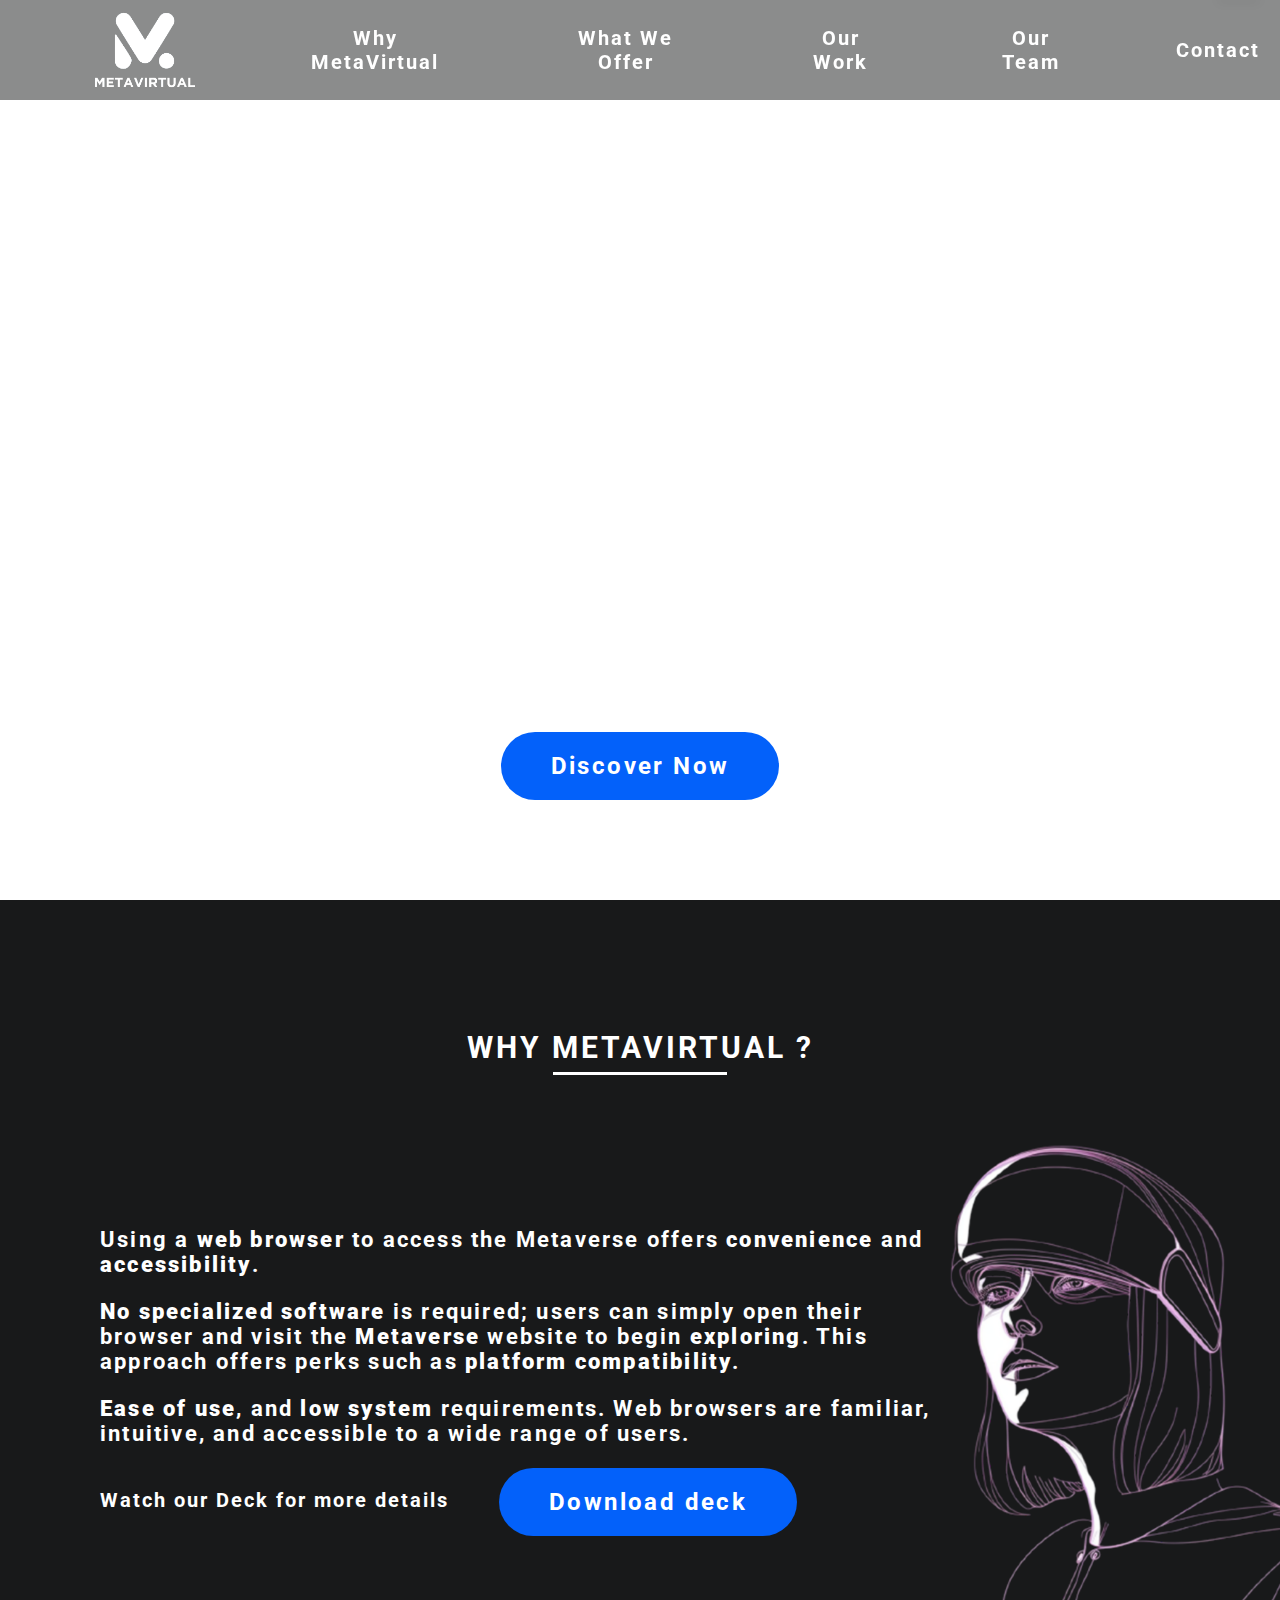
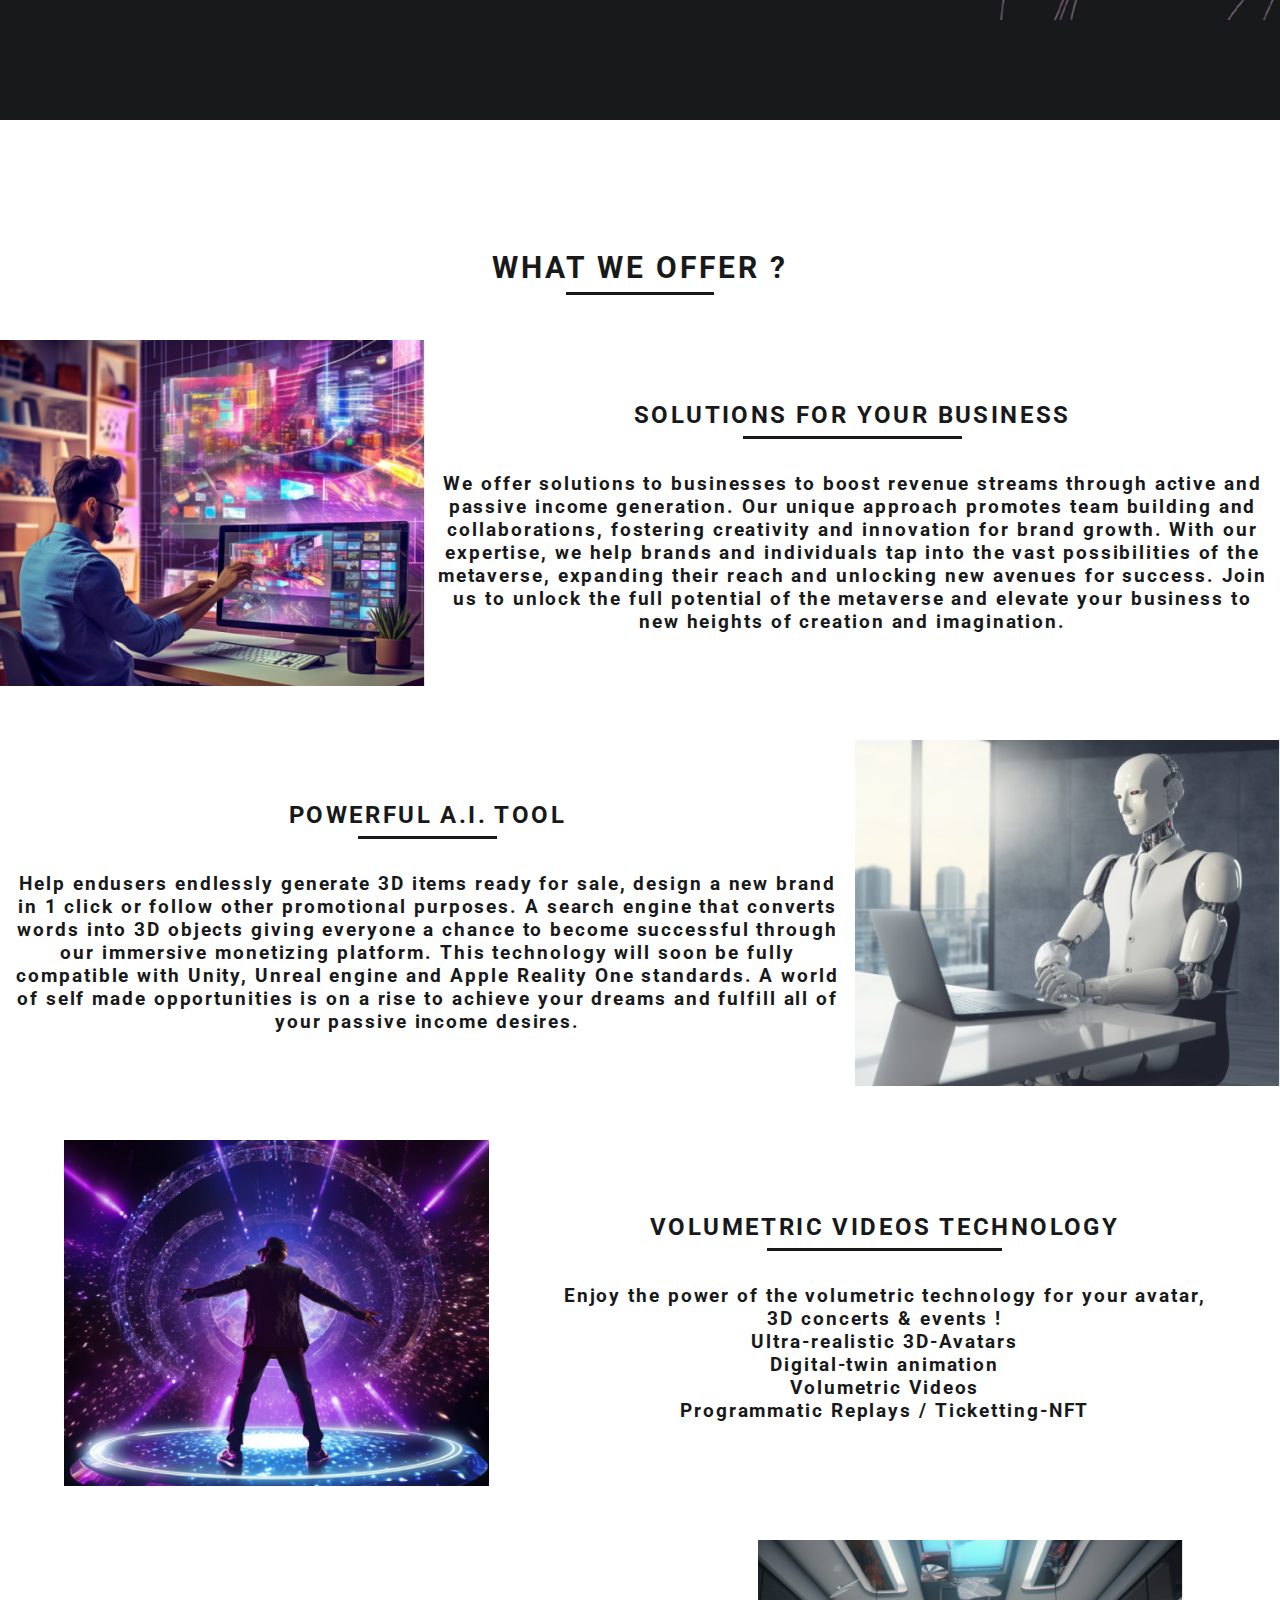
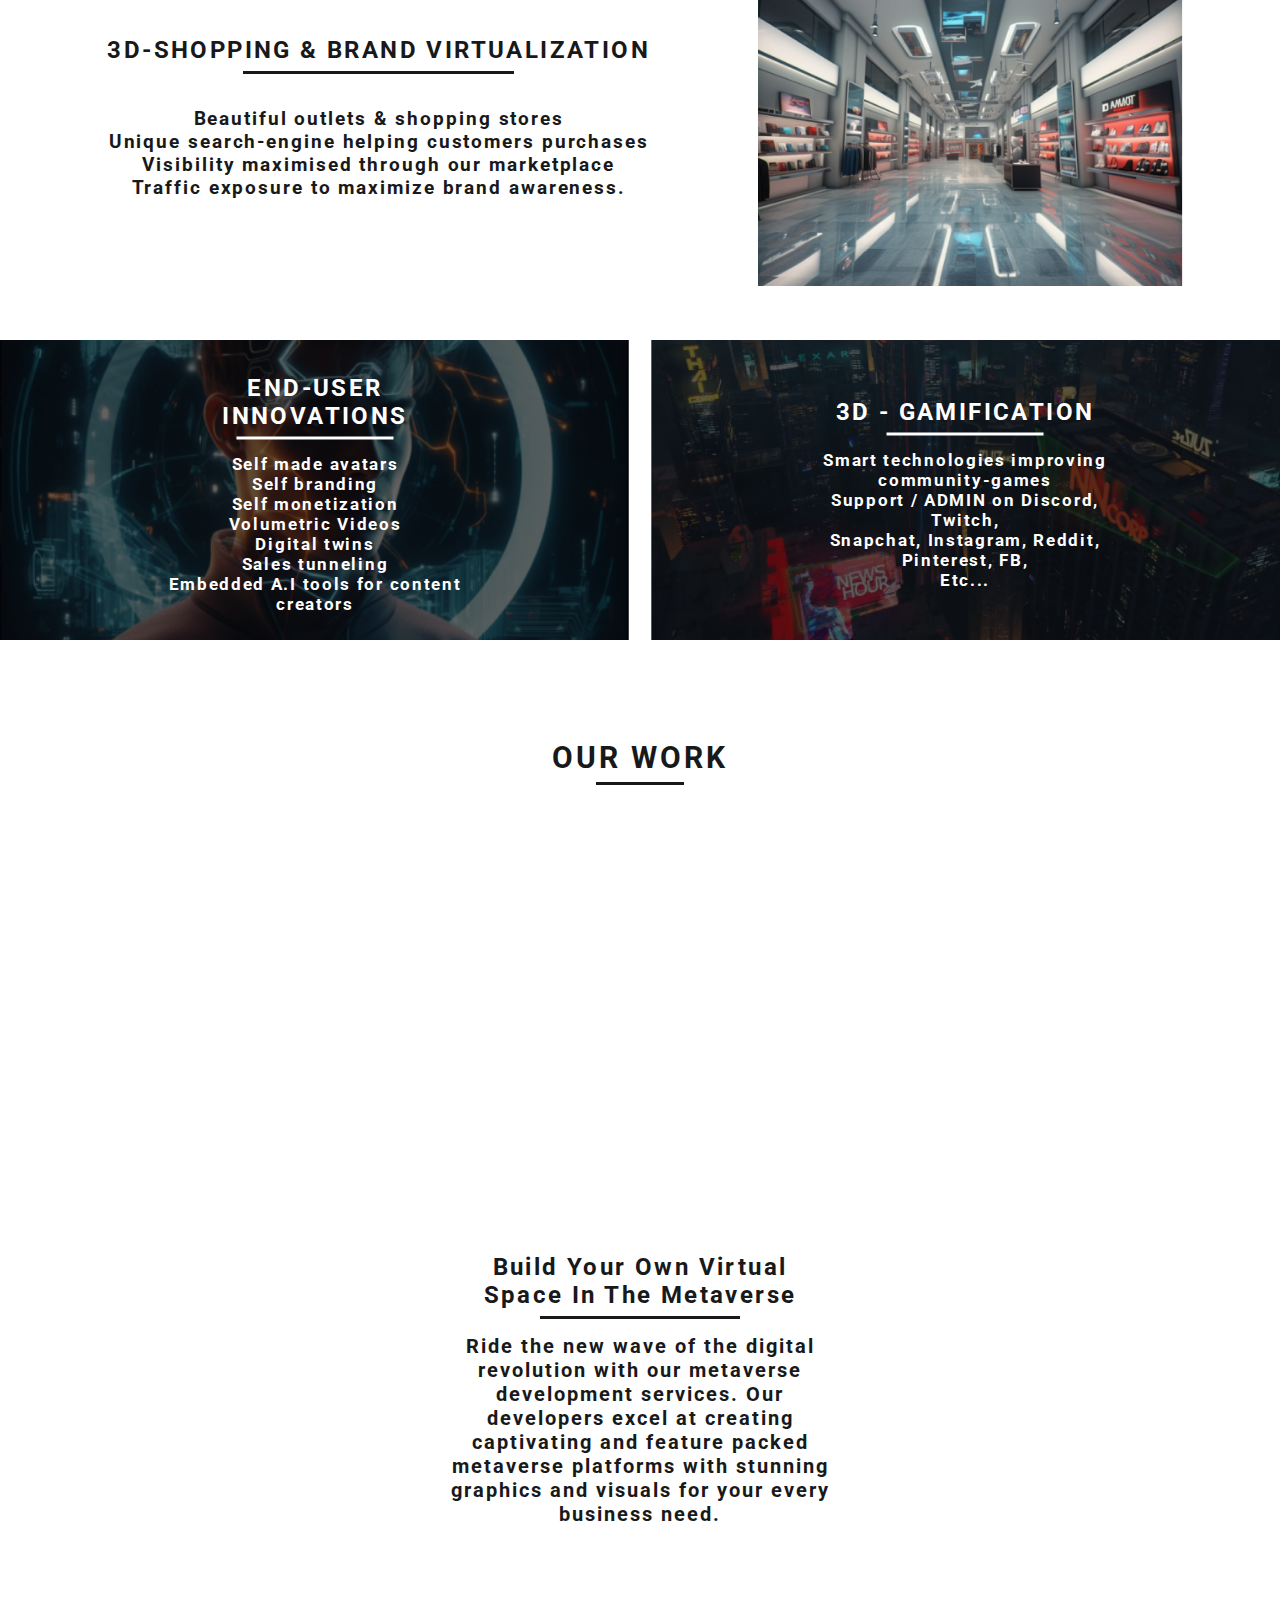
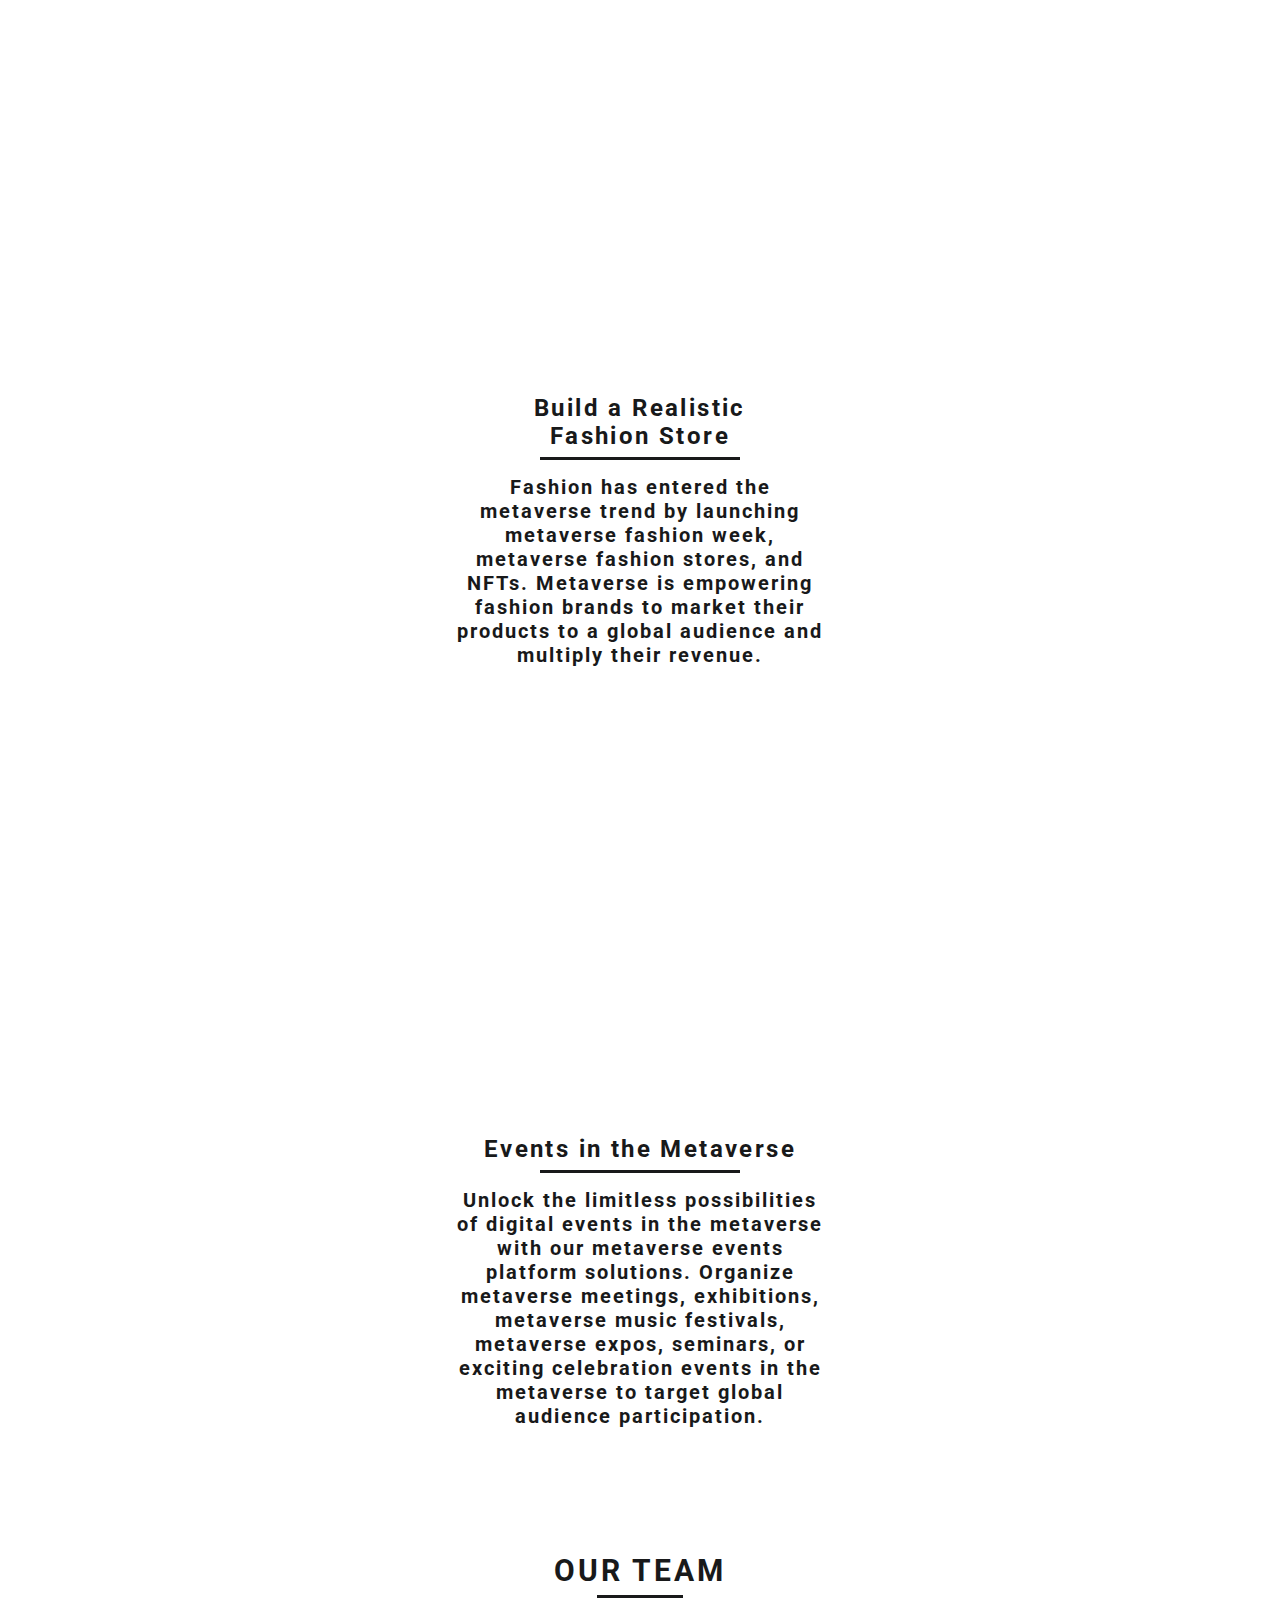
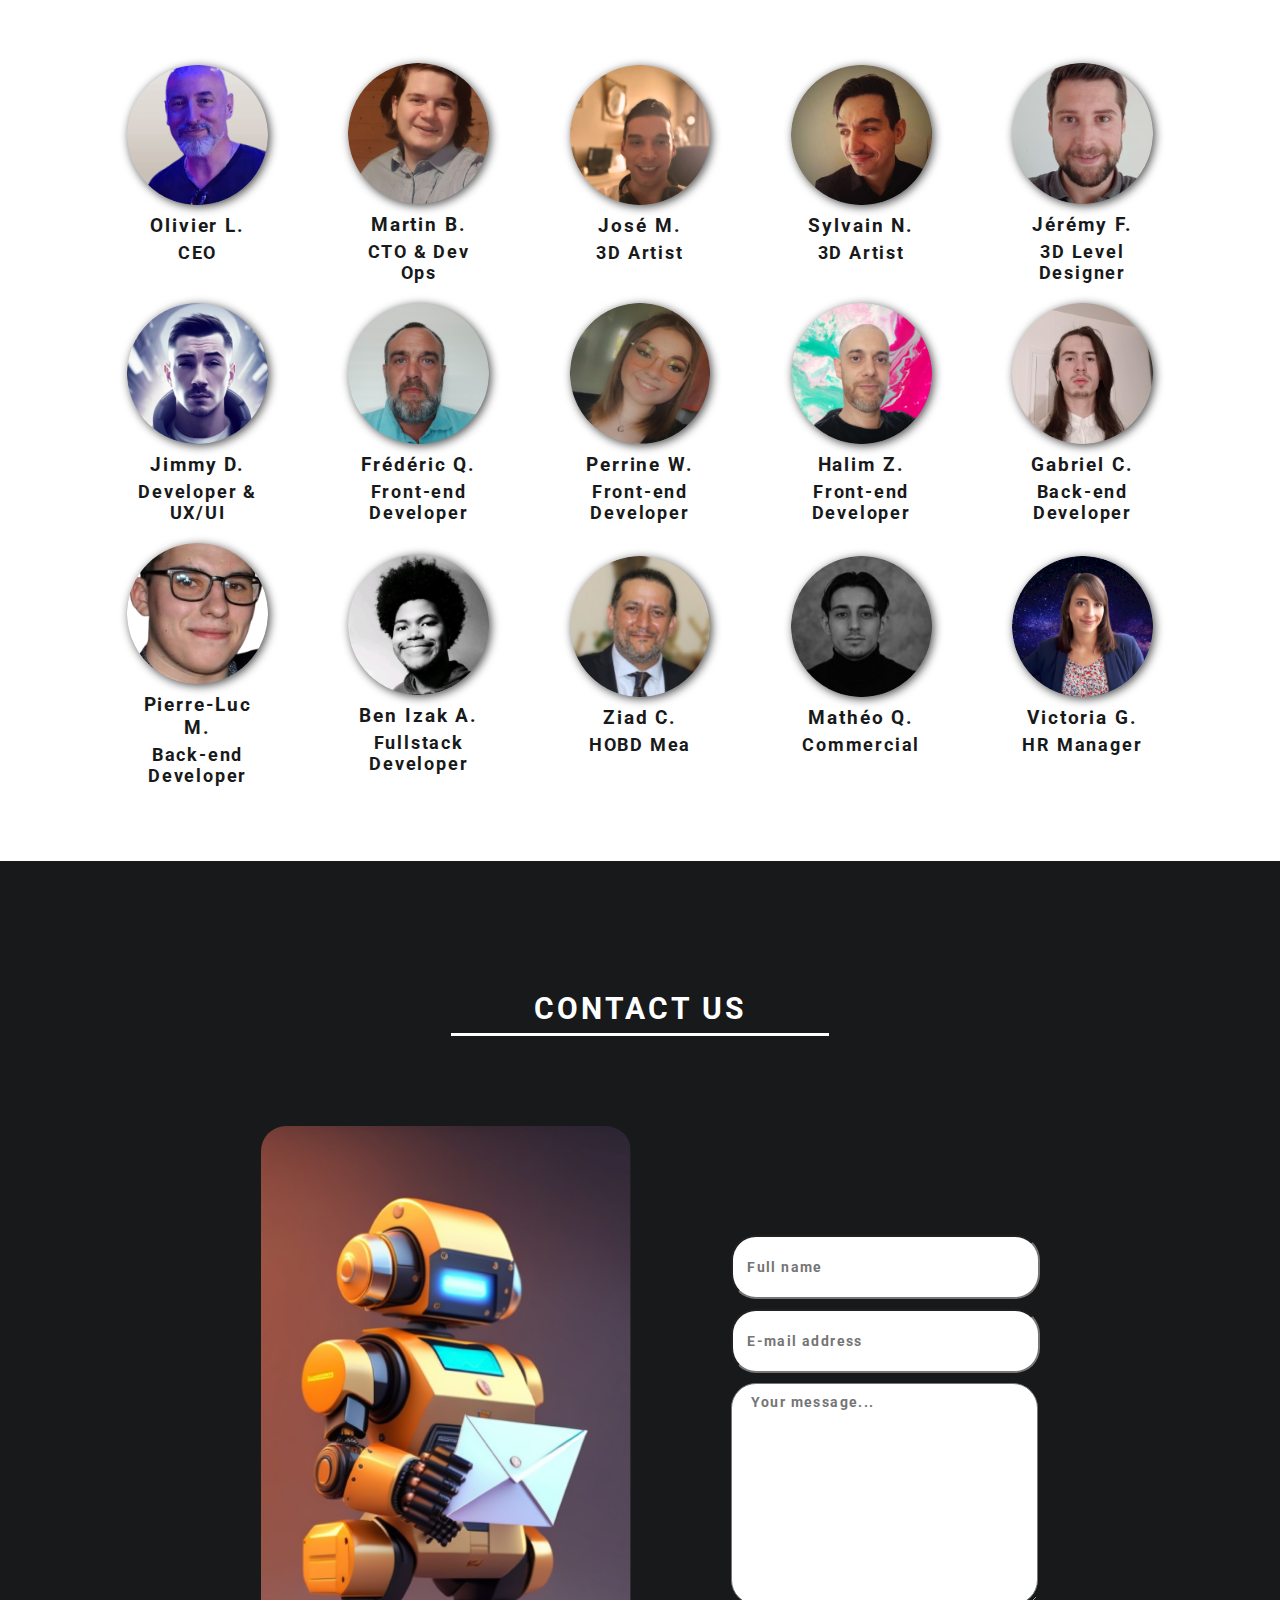
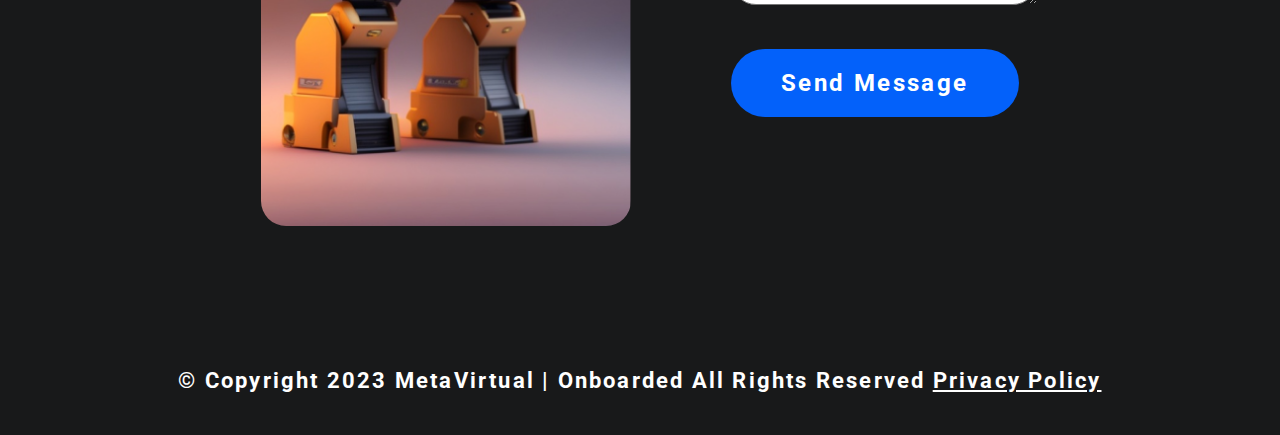
==== commit 2f92fedf: "Update change text - 04/07/2023 17h40" ====
--- a/index.html
+++ b/index.html
@@ -66,7 +66,7 @@
 </head>
 <body>
 <div class="mainPage" id="mainPage">
-    <video class="video-bg" autoplay loop muted>
+    <video class="video-bg no-controls" disablePictureInPicture autoplay loop muted playsinline autobuffer>
         <source src="./assets/videos/welcome_background.mp4" type="video/mp4">
     </video>
 
@@ -102,9 +102,8 @@
     <div class="content-container">
         <div class="content">
             <div class="text">
-                <p class="speech">Using a <strong>web browser</strong> for Metaverse offers <strong>convenience</strong> and <strong>accessibility</strong>.</p>
-                <p class="speech"><strong>No specialized software</strong> is needed; users can open their browser and visit the <strong>Metaverse</strong> website to start <strong>exploring</strong>.
-                    Advantages include <strong>platform compatibility</strong>.</p>
+                <p class="speech">Using a <strong>web browser</strong> to access the Metaverse offers <strong>convenience</strong> and <strong>accessibility</strong>.</p>
+                <p class="speech"><strong>No specialized software</strong> is required; users can simply open their browser and visit the <strong>Metaverse</strong> website to begin <strong>exploring</strong>. This approach offers perks such as <strong>platform compatibility</strong>.</p>
                 <p class="speech"><strong>Ease of use</strong>, and <strong>low system</strong> requirements. Web browsers are familiar, intuitive, and accessible to a wide range of users.</p>
             </div>
             <div class="details">
@@ -113,7 +112,7 @@
             </div>
         </div>
     <div class="glitchgirl-container">
-        <video src="./assets/videos/glitch_girl.webm" poster="./assets/images/glitch_girl.png" class="glitchgirl-image" disablePictureInPicture autoplay loop muted></video>
+        <video src="./assets/videos/glitch_girl.webm" poster="./assets/images/glitch_girl.png" class="glitchgirl-image no-controls" disablePictureInPicture autoplay loop muted playsinline autobuffer></video>
     </div>
     </div>
 </section>
@@ -208,7 +207,7 @@
         <div class="video-container">
             <div class="video-box">
                 <div class="video">
-                <video src="./assets/videos/editor_tools_background.mp4" disablePictureInPicture autoplay loop muted></video>
+                <video src="./assets/videos/editor_tools_background.mp4" class="no-controls" disablePictureInPicture autoplay loop muted playsinline autobuffer></video>
                 </div>
                 <div class="video-title">
                     <p class="video-title underline">Build Your Own Virtual <br>
@@ -221,7 +220,7 @@
 
             <div class="video-box">
                 <div class="video">
-                <video src="./assets/videos/E_commerce.mp4" disablePictureInPicture autoplay loop muted></video>
+                <video src="./assets/videos/E_commerce.mp4" class="no-controls" disablePictureInPicture autoplay loop muted playsinline autobuffer></video>
                 </div>
                 <div class="video-title">
                     <p class="video-title underline">Build a Realistic <br> Fashion Store</p>
@@ -233,7 +232,7 @@
 
             <div class="video-box">
                 <div class="video">
-                <video src="./assets/videos/Riyadh.mp4" disablePictureInPicture autoplay loop muted></video>
+                <video src="./assets/videos/Riyadh.mp4" class="no-controls" disablePictureInPicture autoplay loop muted playsinline autobuffer></video>
                 </div>
                 <div class="video-title">
                     <p class="video-title underline">Events in the Metaverse</p>
--- a/style.css
+++ b/style.css
@@ -54,6 +54,9 @@
     background-color: #FFFFFF;
 }
 
+.no-controls {
+    pointer-events: none;
+}
 
 /*-------------FIN ALL PAGE--------------------*/
 
@@ -226,6 +229,8 @@
     flex: 1;
     background-color: #eaeaea;
     border-radius: 25px;
+    transform: rotate(0deg); /* debug when unfocus return to 0deg smoothly*/
+    transition: 0.15s;
 }
 /*FIN BURGER MENU*/
 
@@ -380,7 +385,7 @@
     }
 
     a.burgerMenu:is(:active, :focus, :focus-within) span.burgerMenuButton  {
-        transition: 0.1s;
+        transition: 0.15s;
         width: 70%;
     }
 
@@ -427,7 +432,7 @@
     }
 
     a.burgerMenu:is(:active, :focus, :focus-within) span.burgerMenuButton  {
-        transition: 0.1s;
+        transition: 0.15s;
         width: 70%;
     }
 
--- a/WhyMetavirtual.css
+++ b/WhyMetavirtual.css
@@ -98,7 +98,6 @@
     width: 100%;
     height: 100%;
     object-fit: cover; /* This ensures the image fills the container while maintaining its aspect ratio */
-    pointer-events: none;
 }
 
 /*----------------FIN WHYMETAVIRTUAL------------------------*/
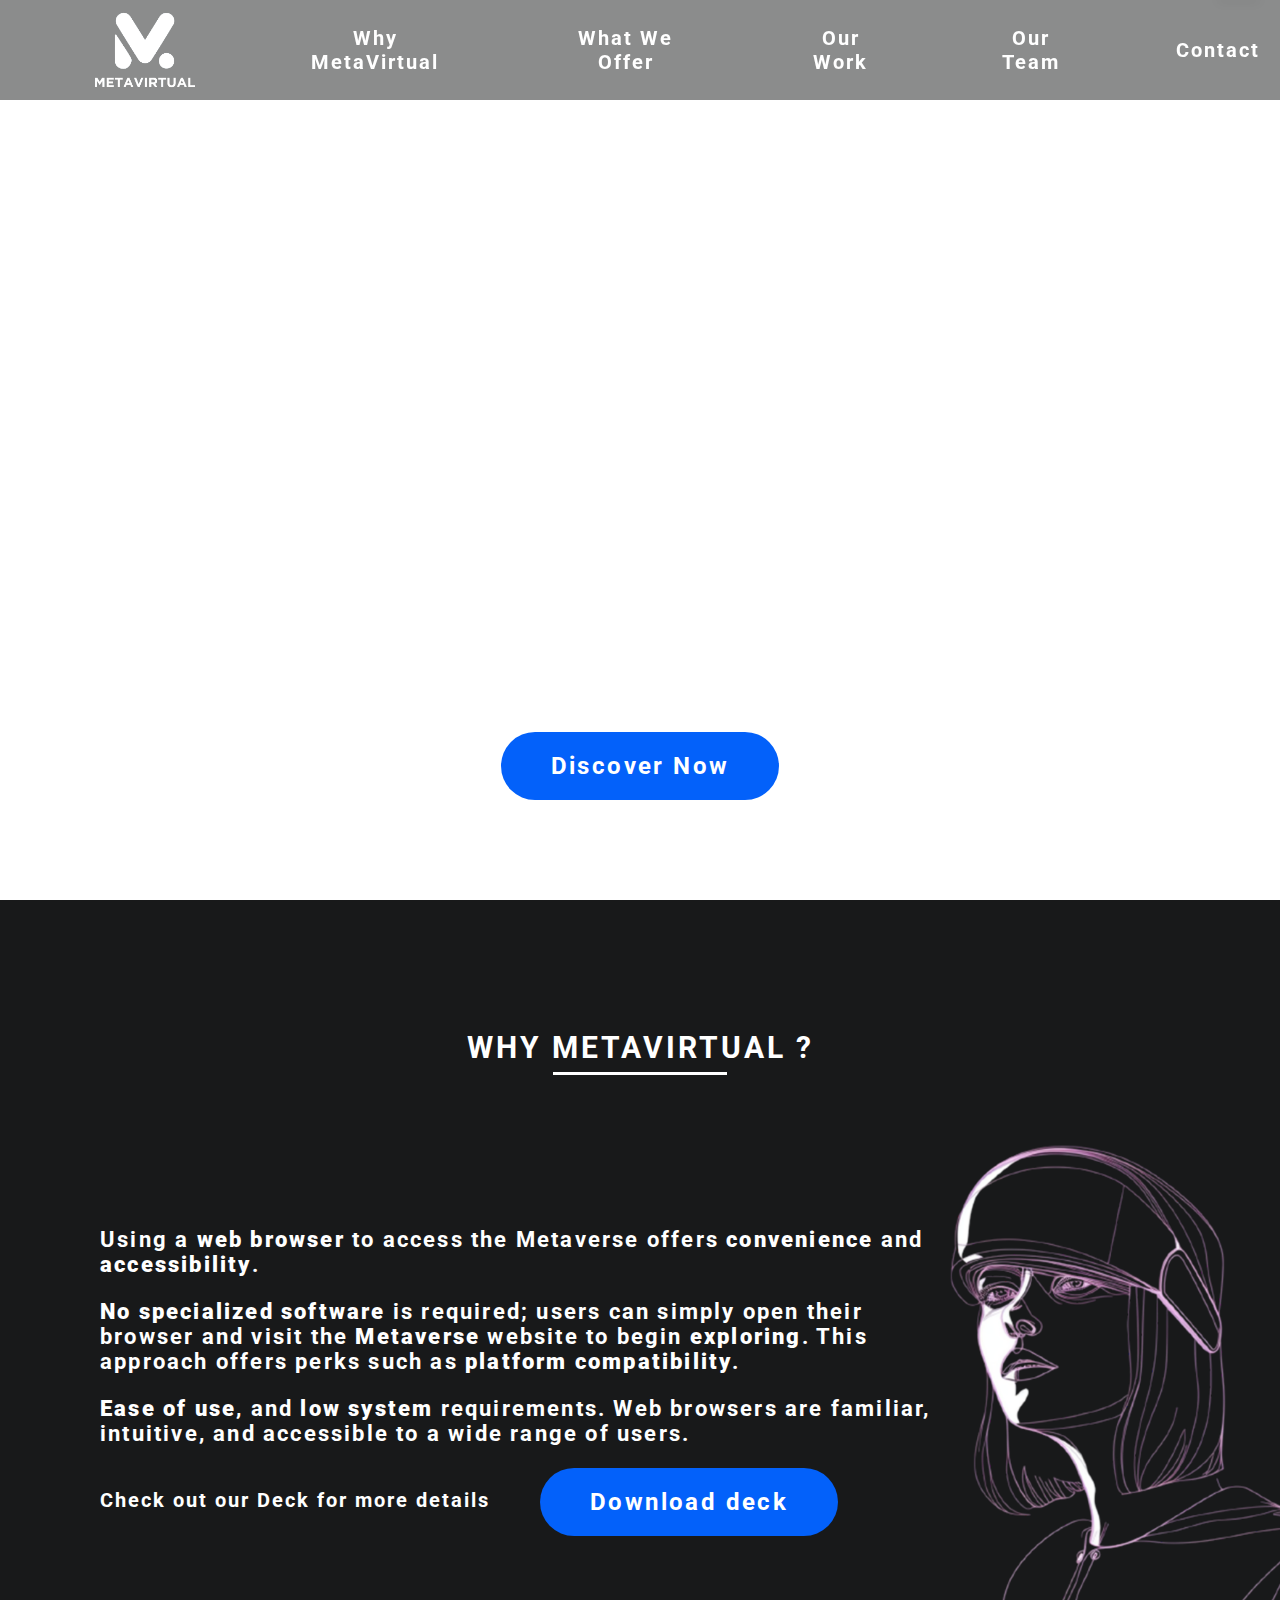
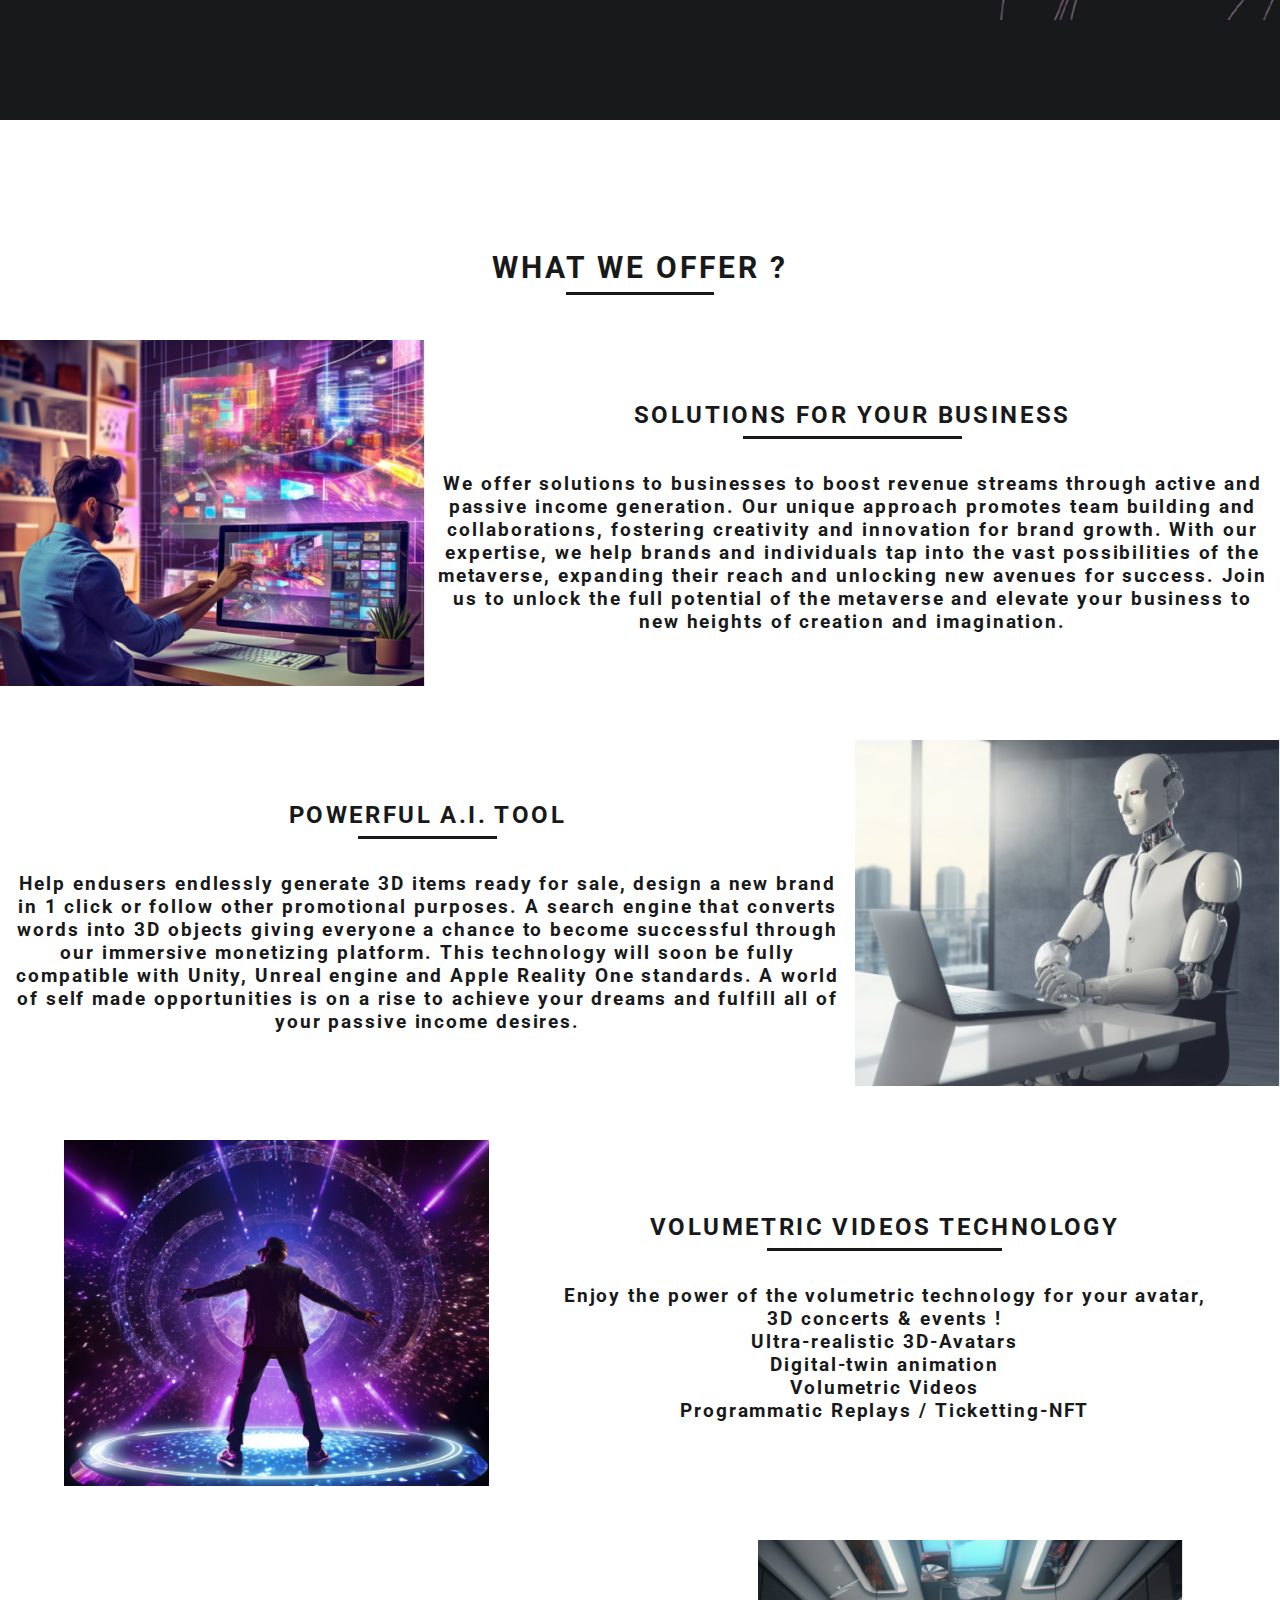
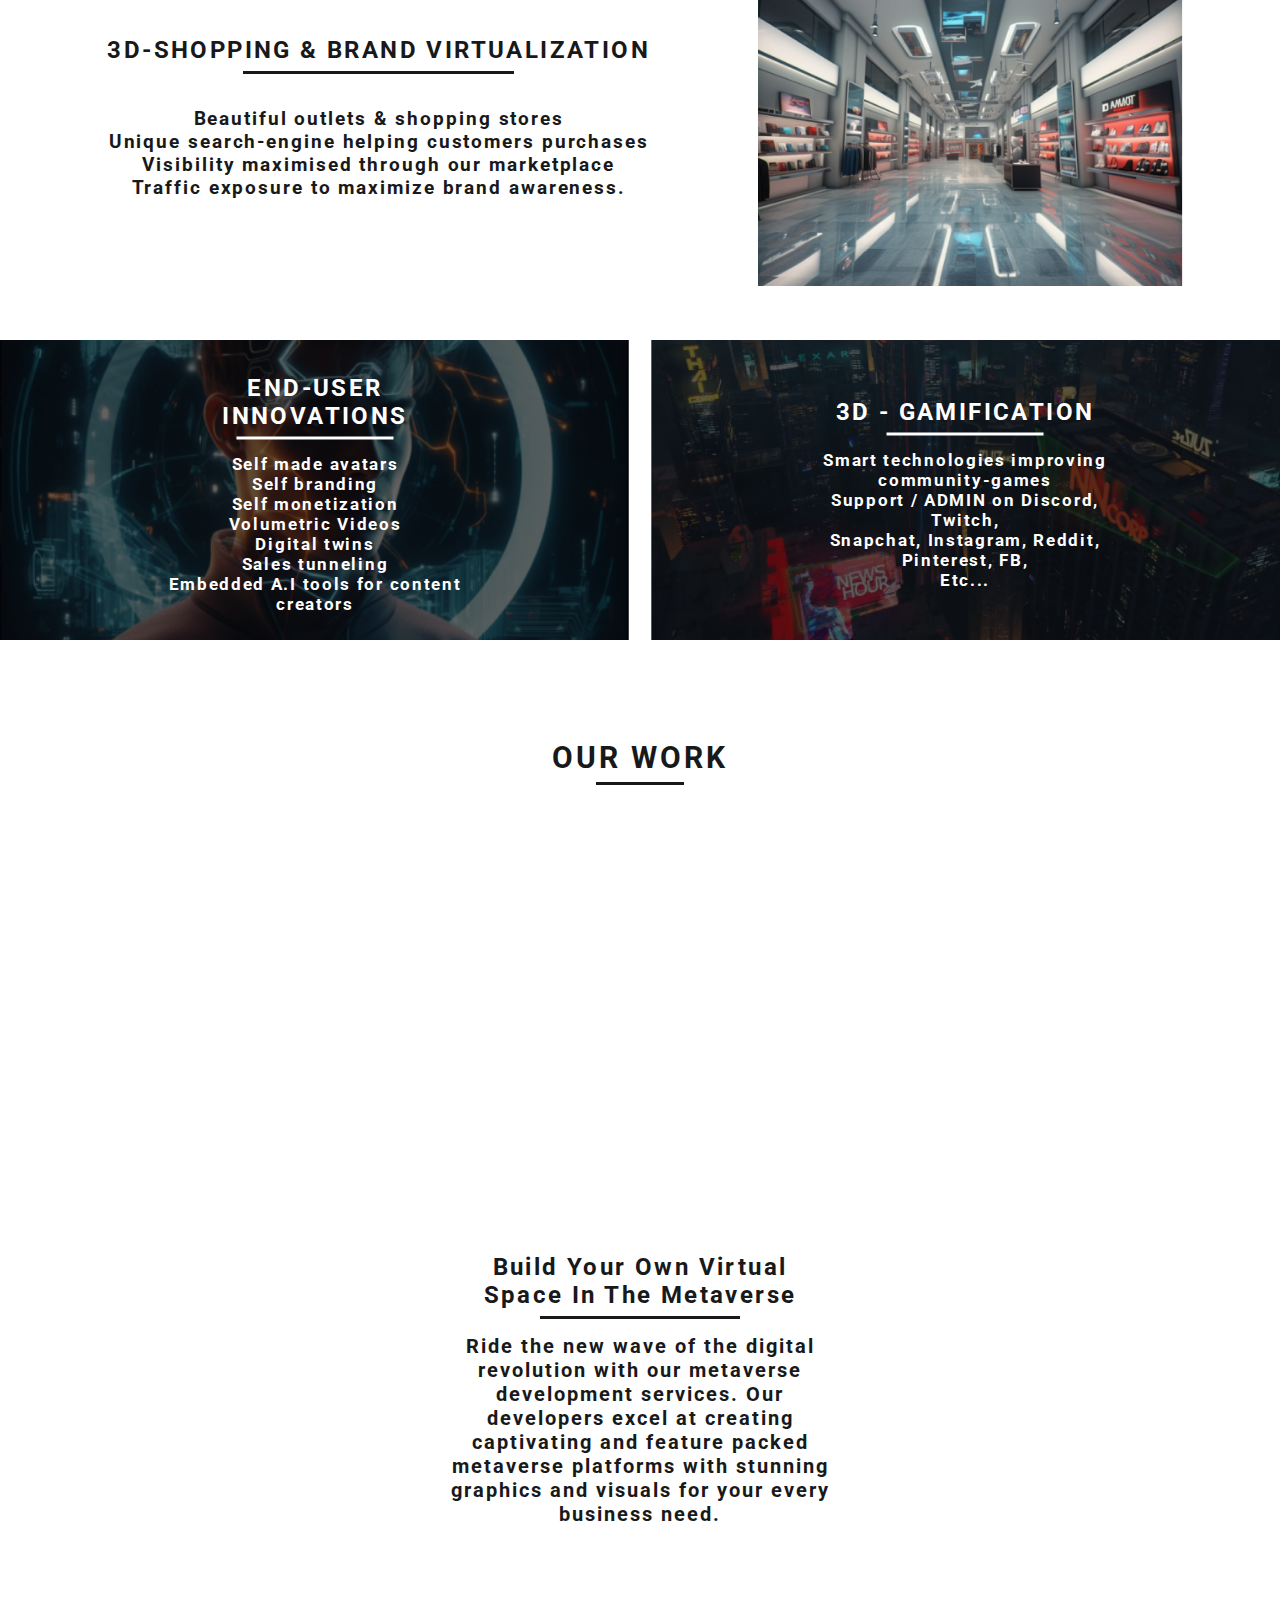
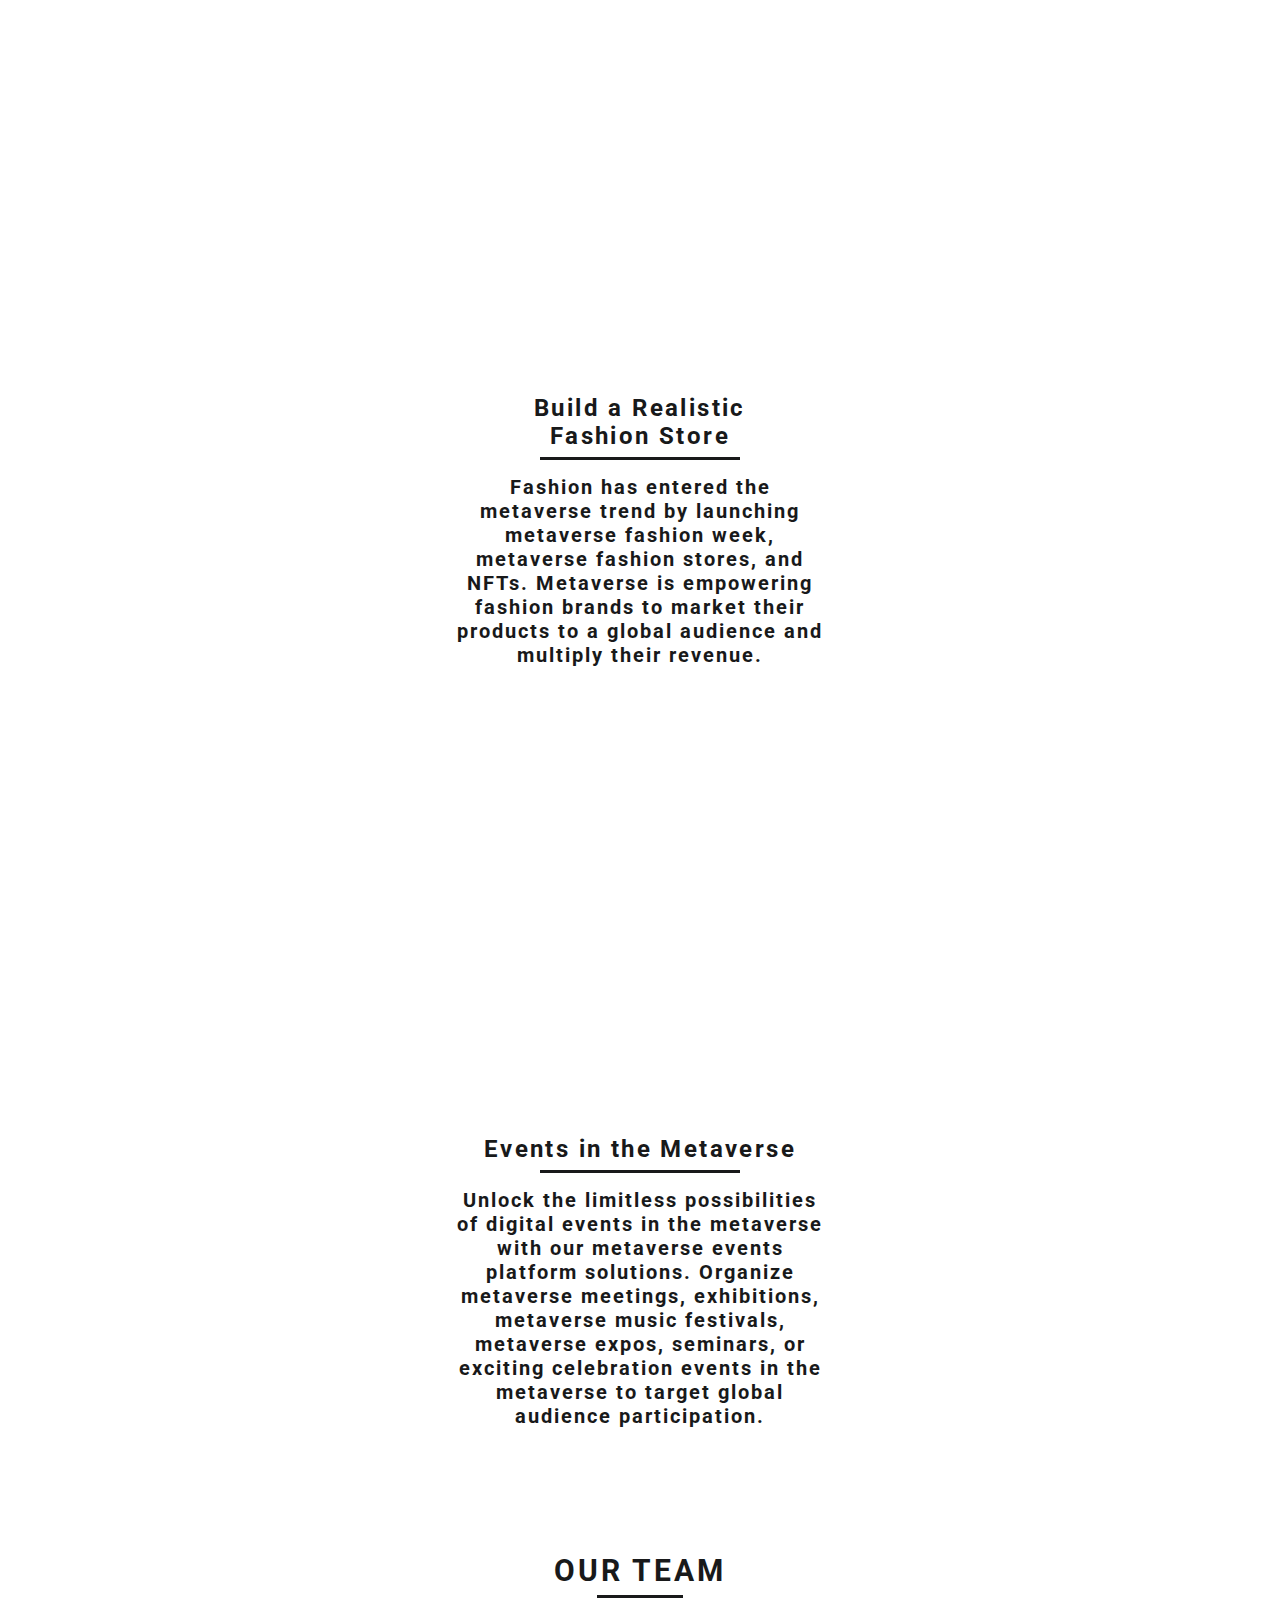
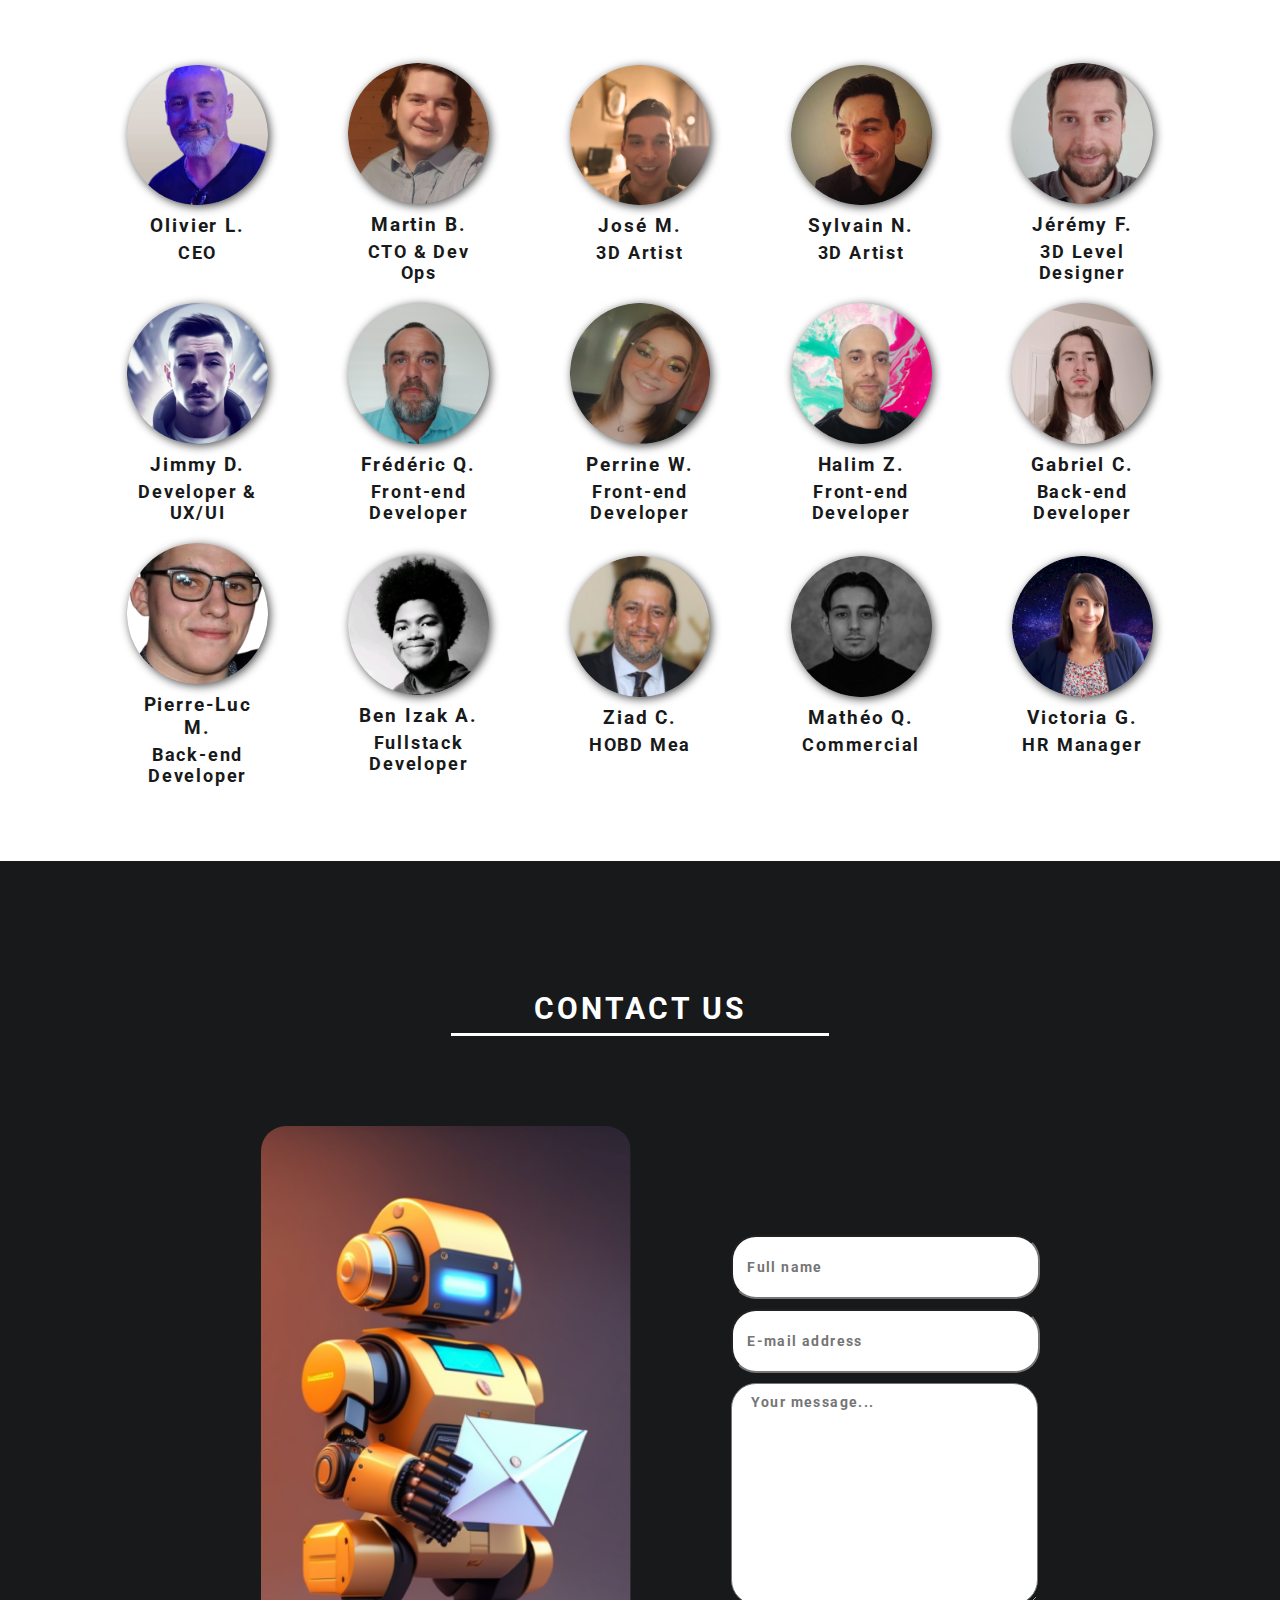
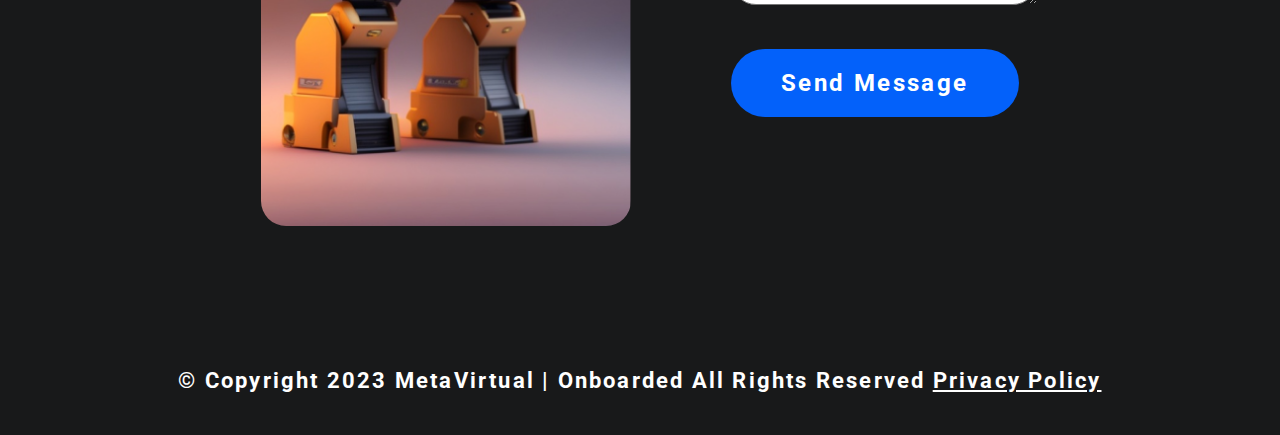
==== commit 42bff553: "Fix for Olivier - 10/07/2023 15h30" ====
--- a/index.html
+++ b/index.html
@@ -107,7 +107,7 @@
                 <p class="speech"><strong>Ease of use</strong>, and <strong>low system</strong> requirements. Web browsers are familiar, intuitive, and accessible to a wide range of users.</p>
             </div>
             <div class="details">
-                <p class="text">Watch our Deck for more details</p>
+                <p class="text">Check out our Deck for more details</p>
                 <a href="./assets/assets/MetaVirtual_Deck_2023_V10 EN.pdf" download><button class="download">Download deck</button></a>
             </div>
         </div>
--- a/style.css
+++ b/style.css
@@ -406,6 +406,16 @@
     }
 }
 
+@media only screen and (max-width: 1400px) and (max-height: 800px) {
+    div.mainPage :is(h1, h2) {
+        margin-block: 6px;
+    }
+    div.mainPage .button {
+        margin-top: 20px;
+        margin-bottom: 30px;
+    }
+}
+
 /*------------- BURGER MENU RESPONSIVE-----------------*/
 
 
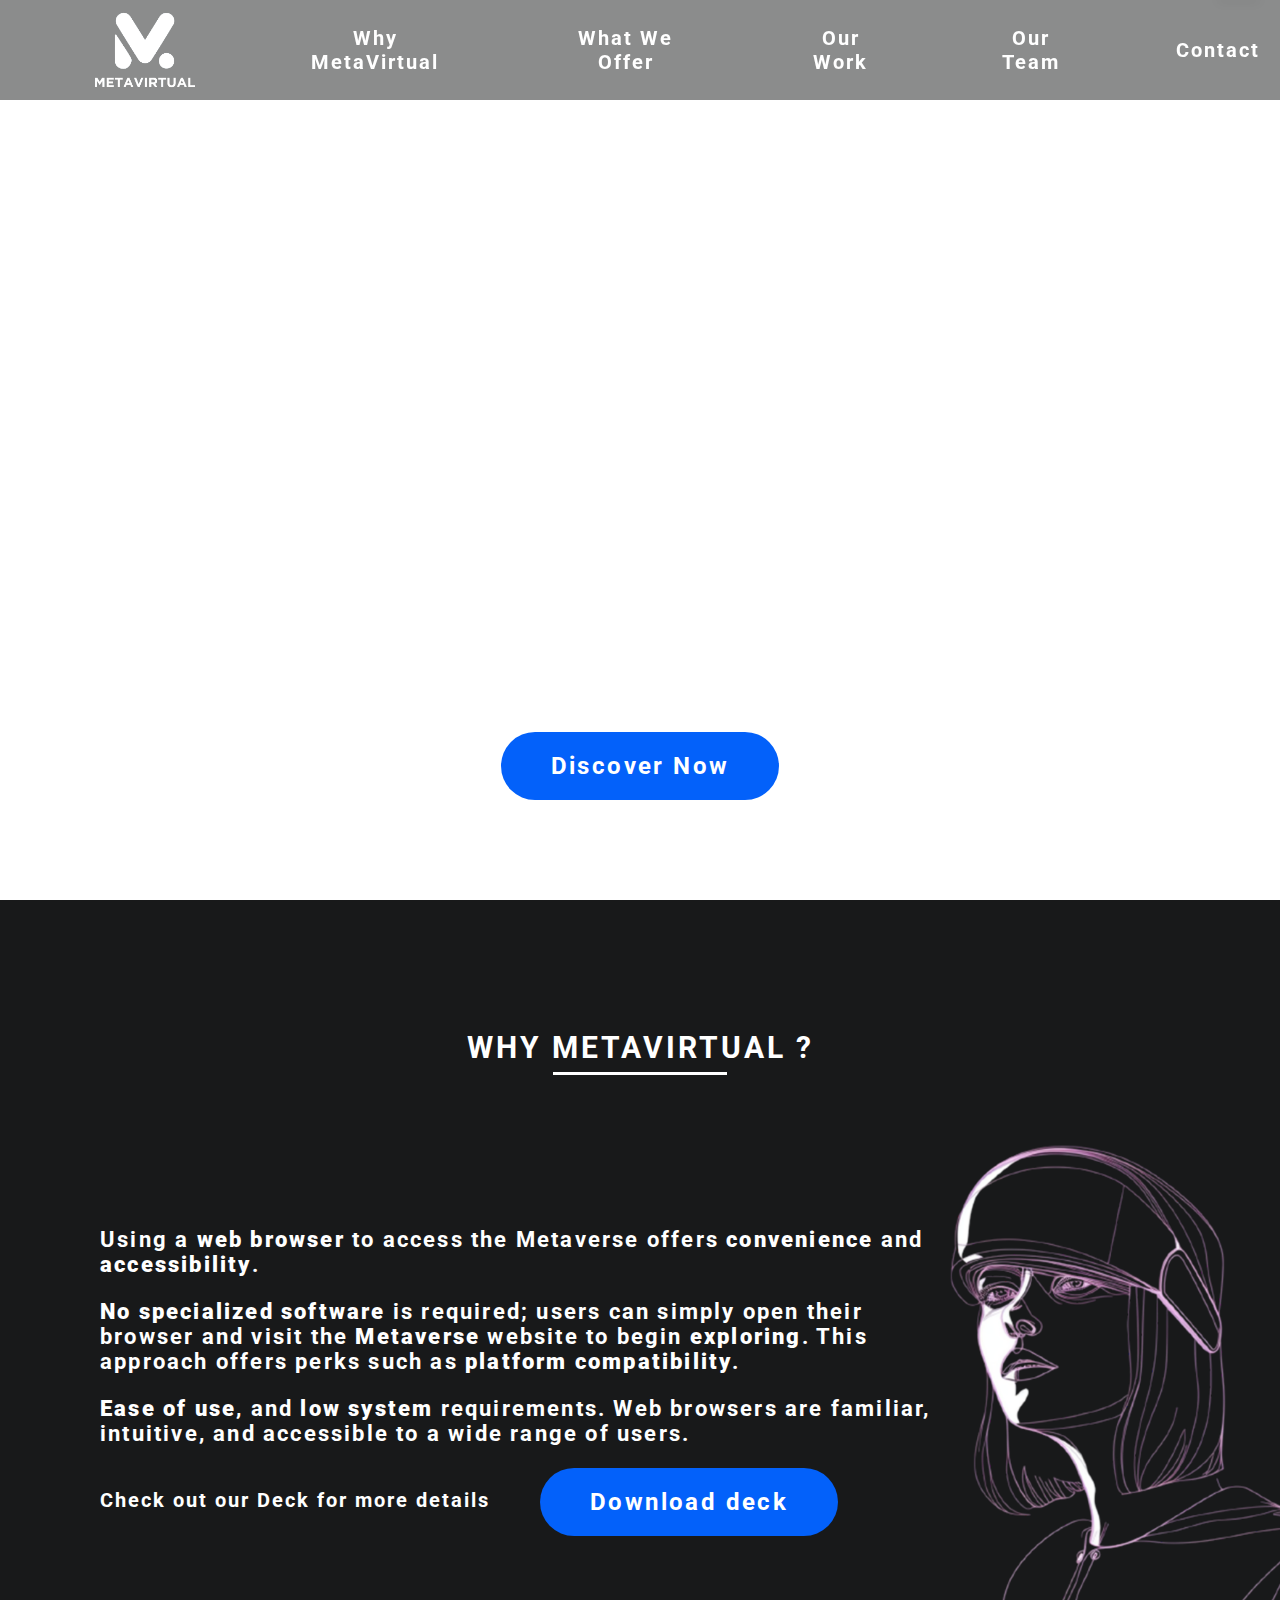
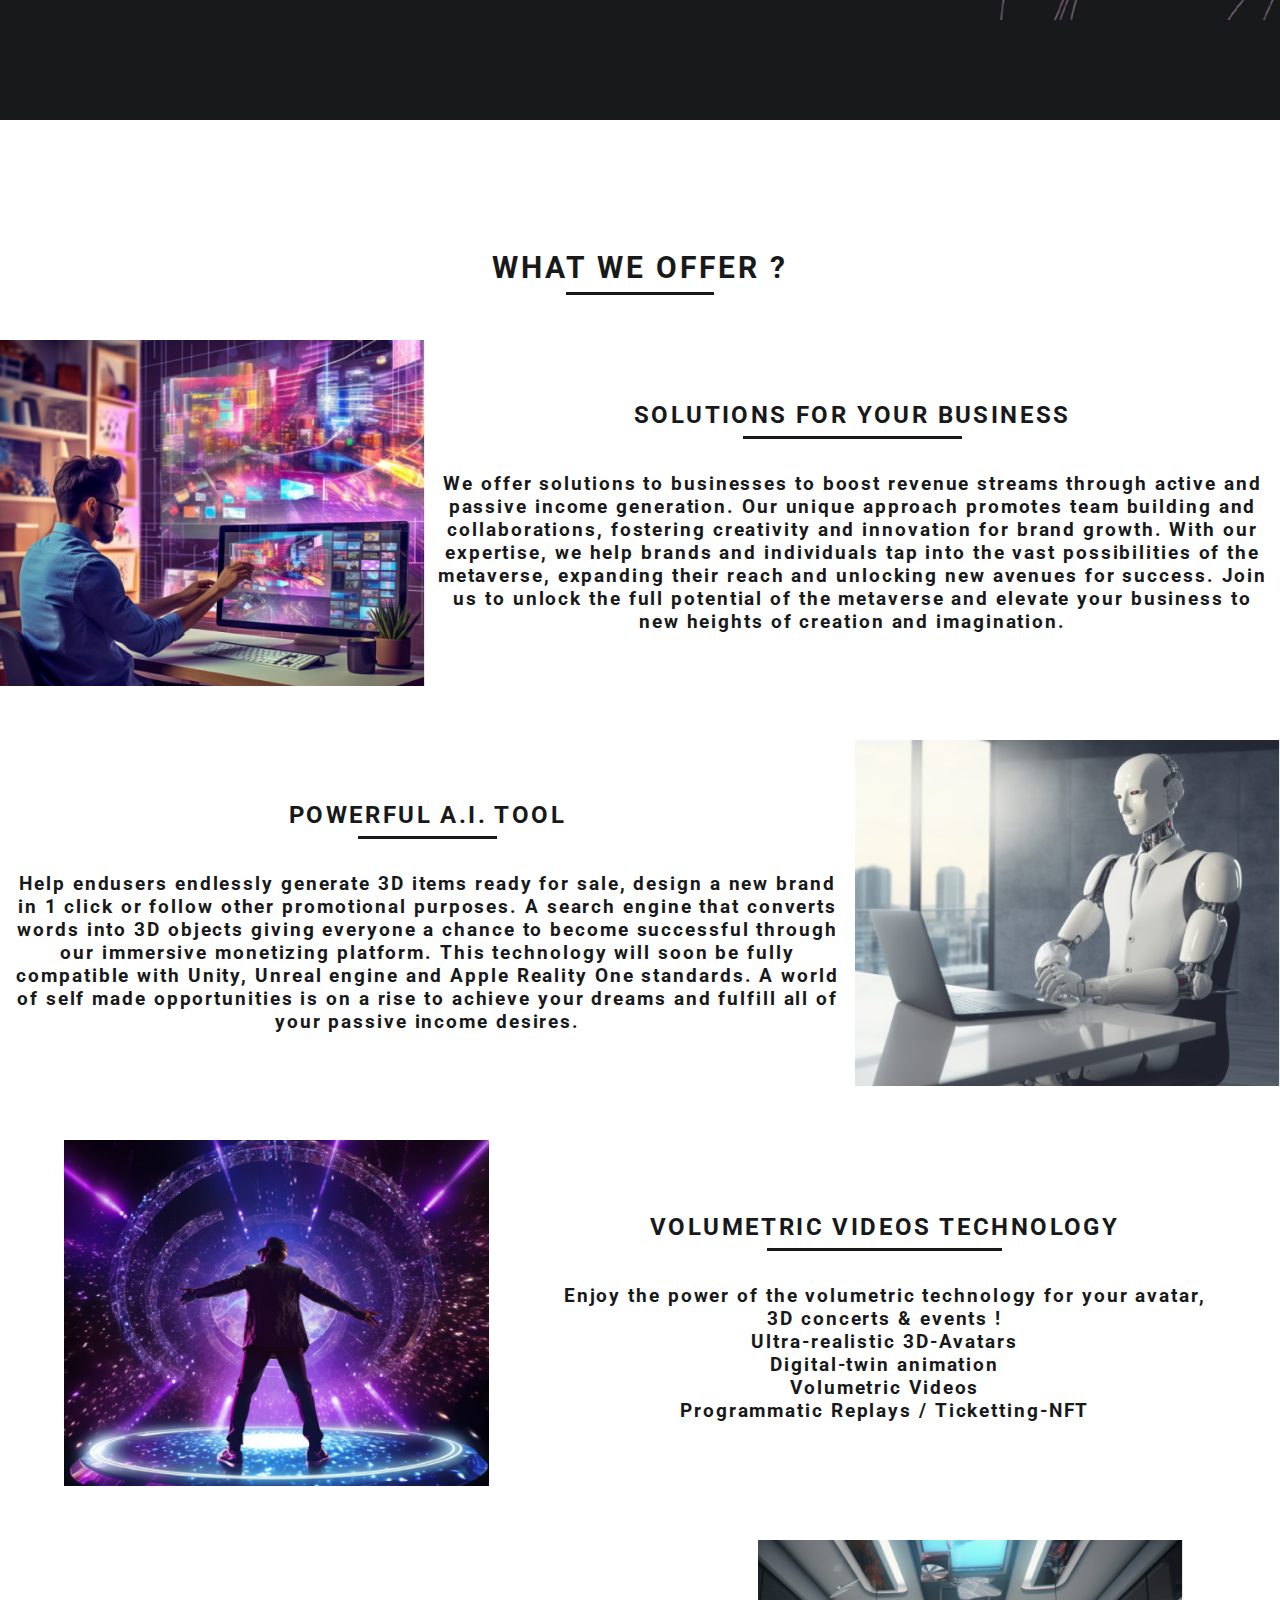
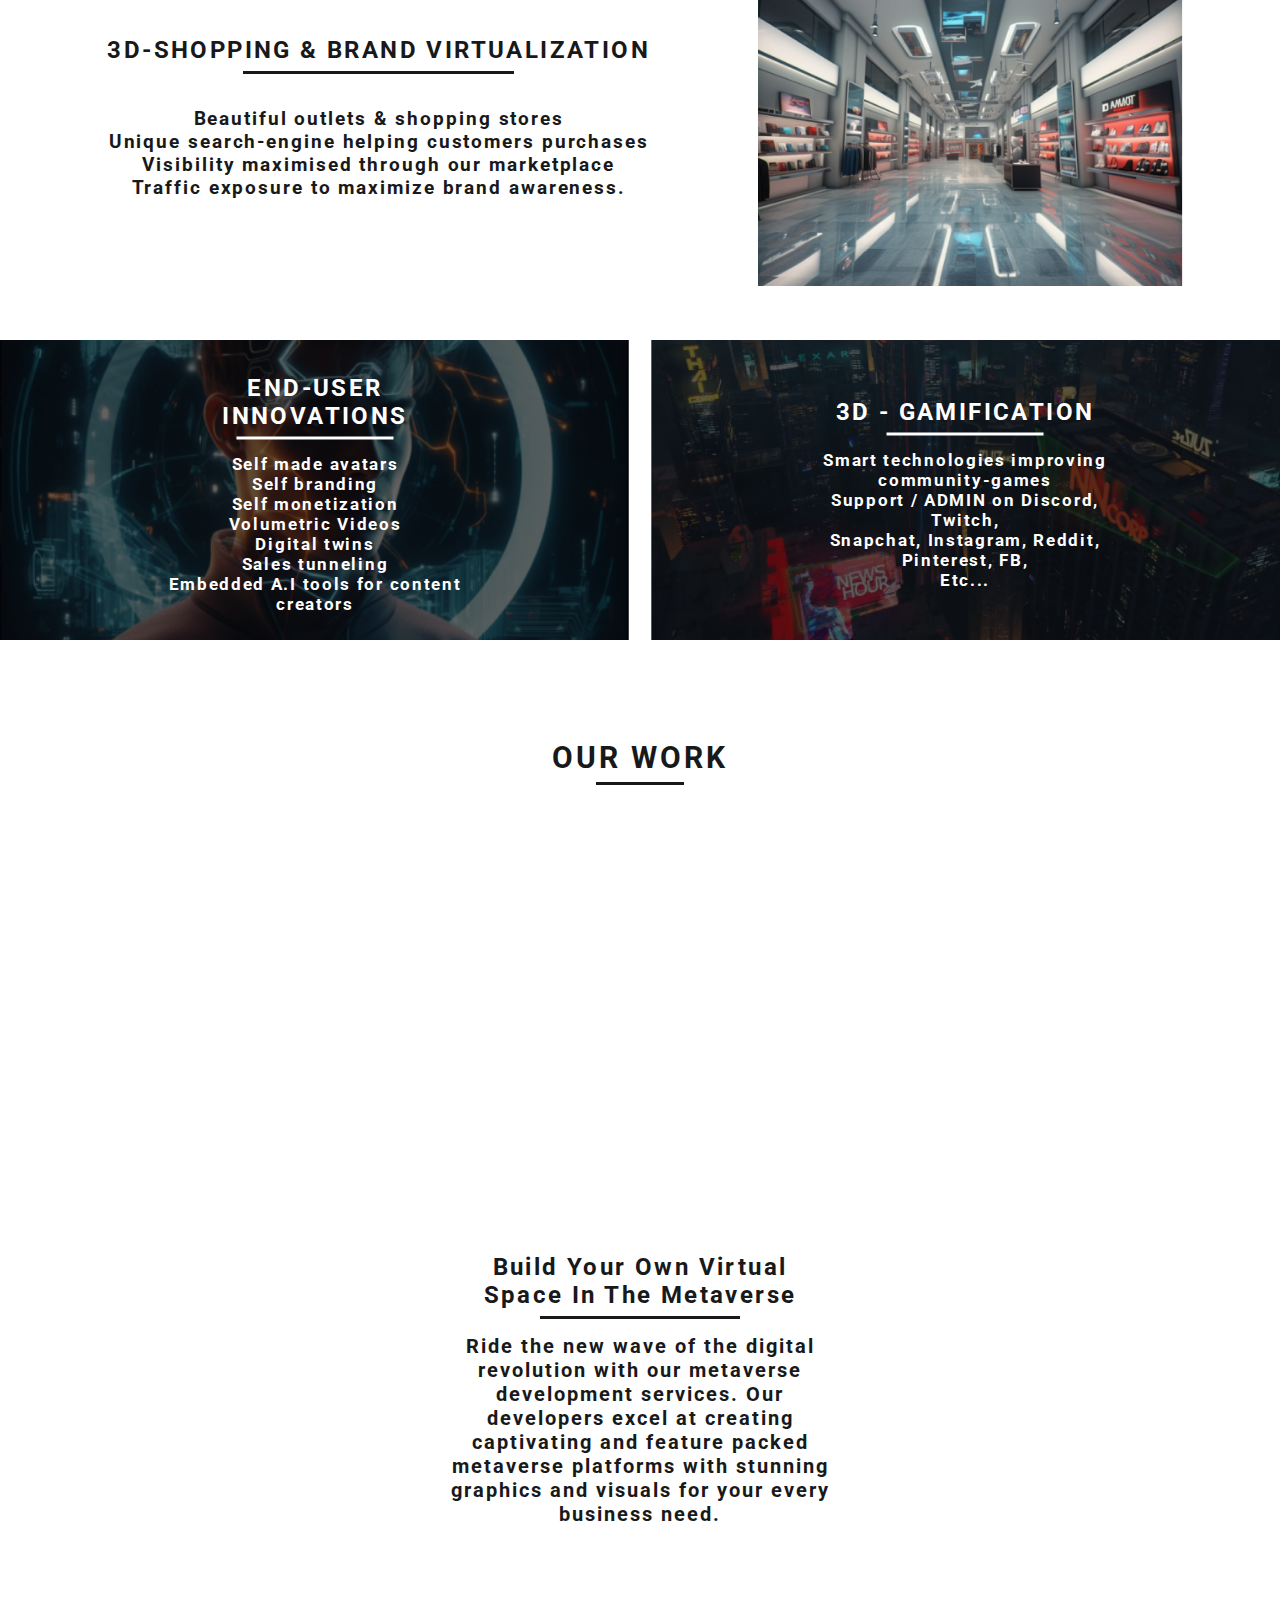
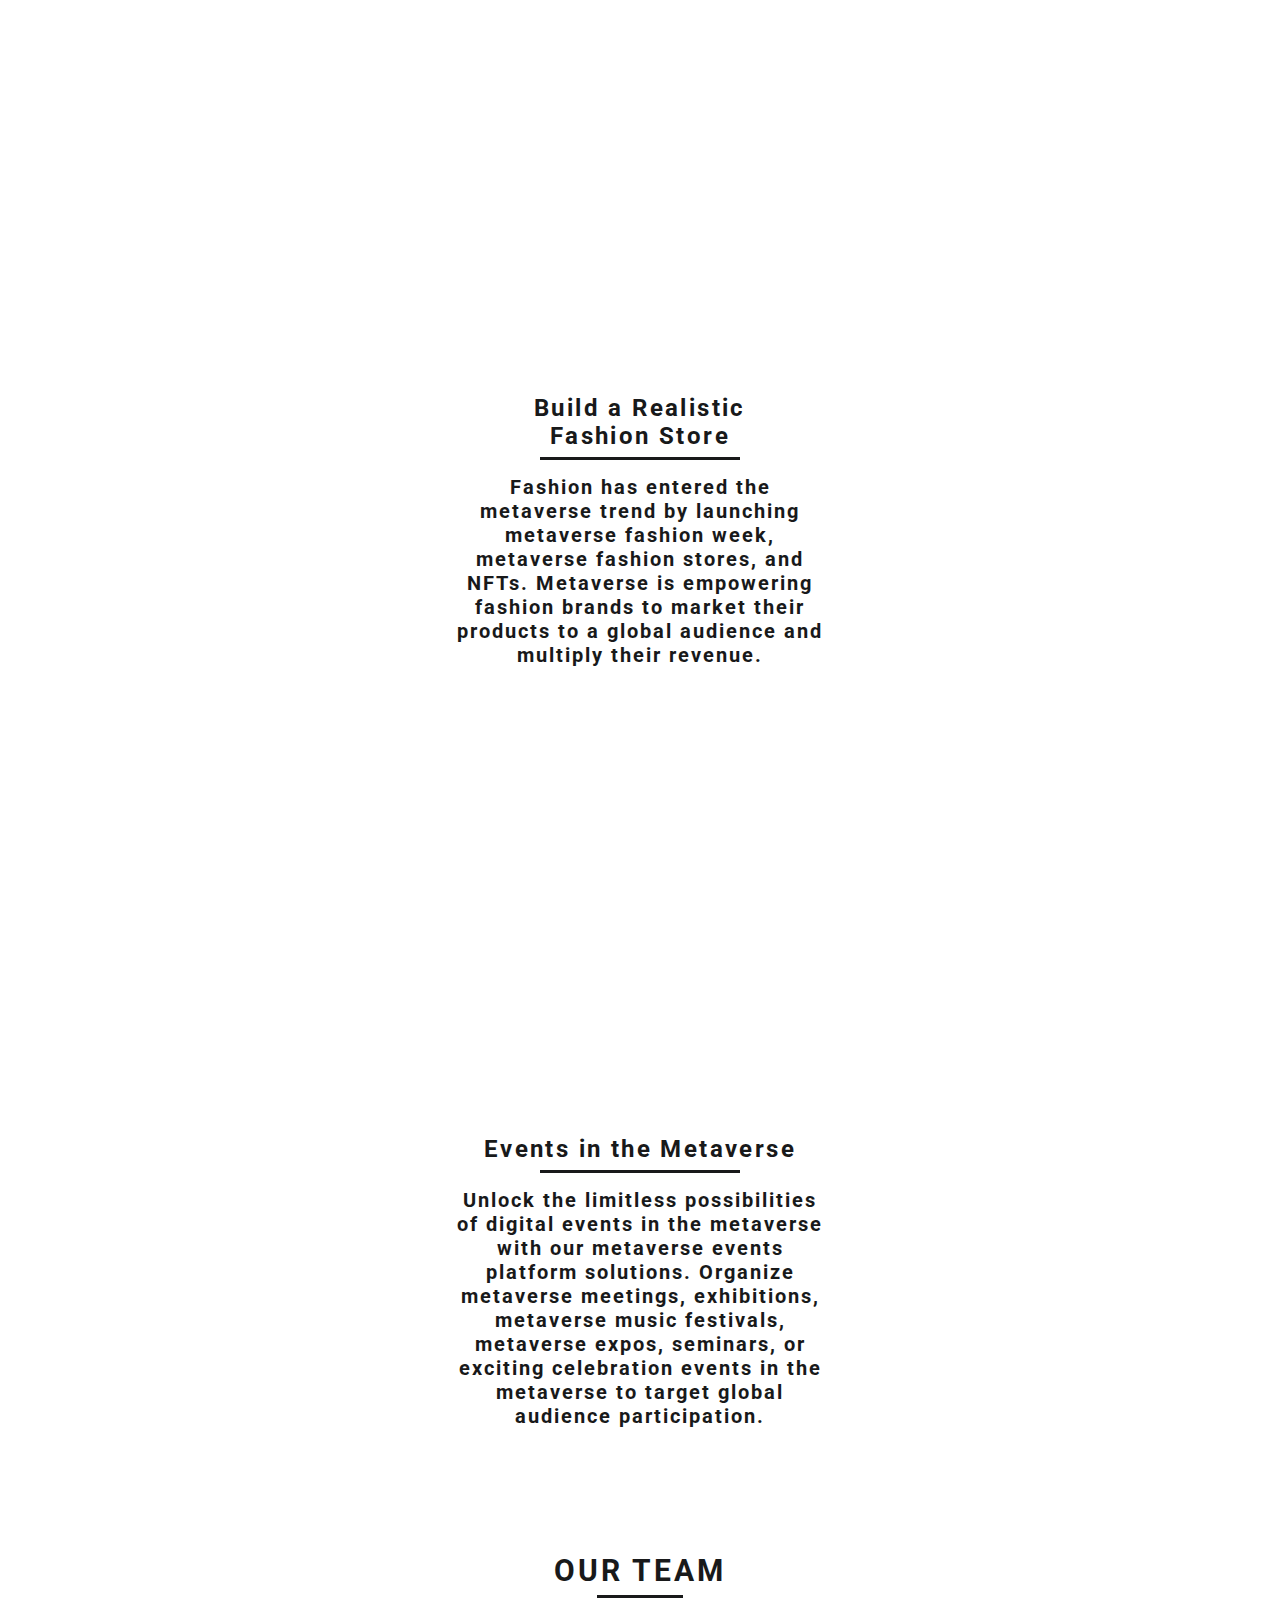
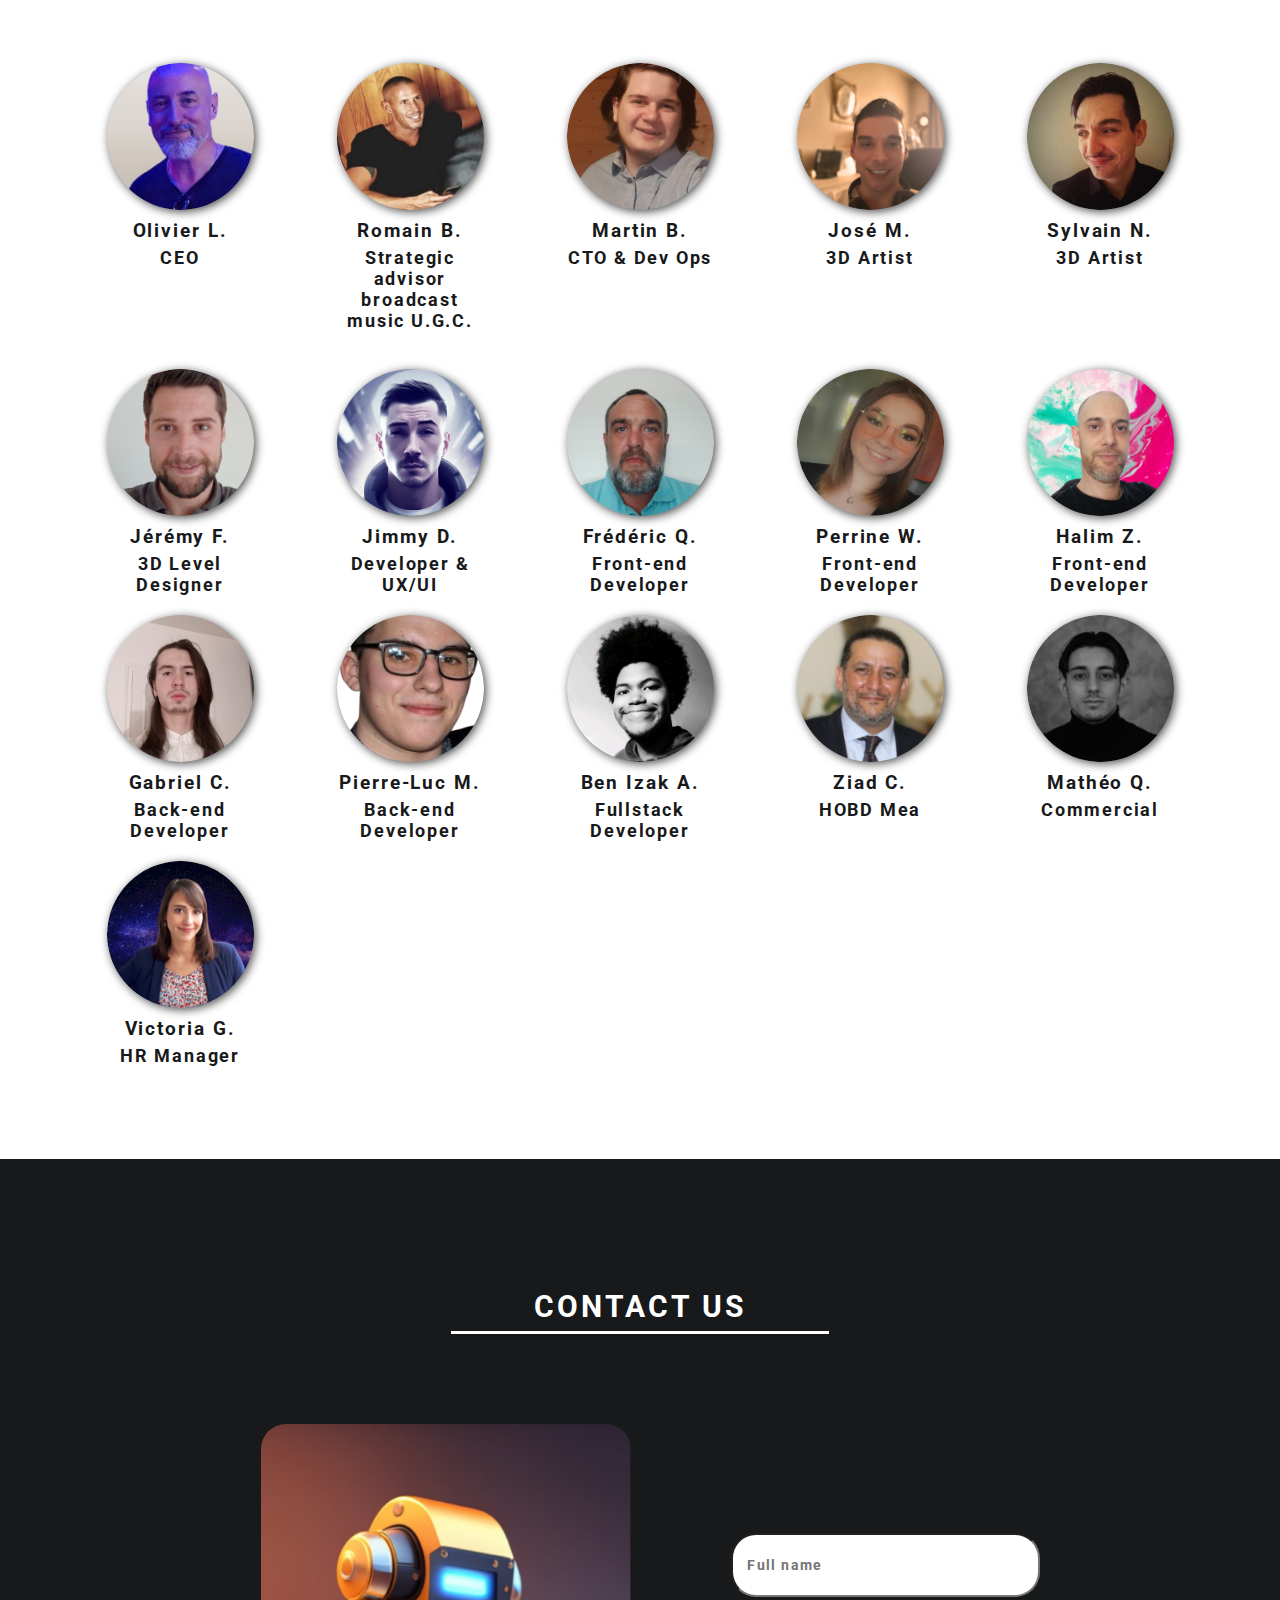
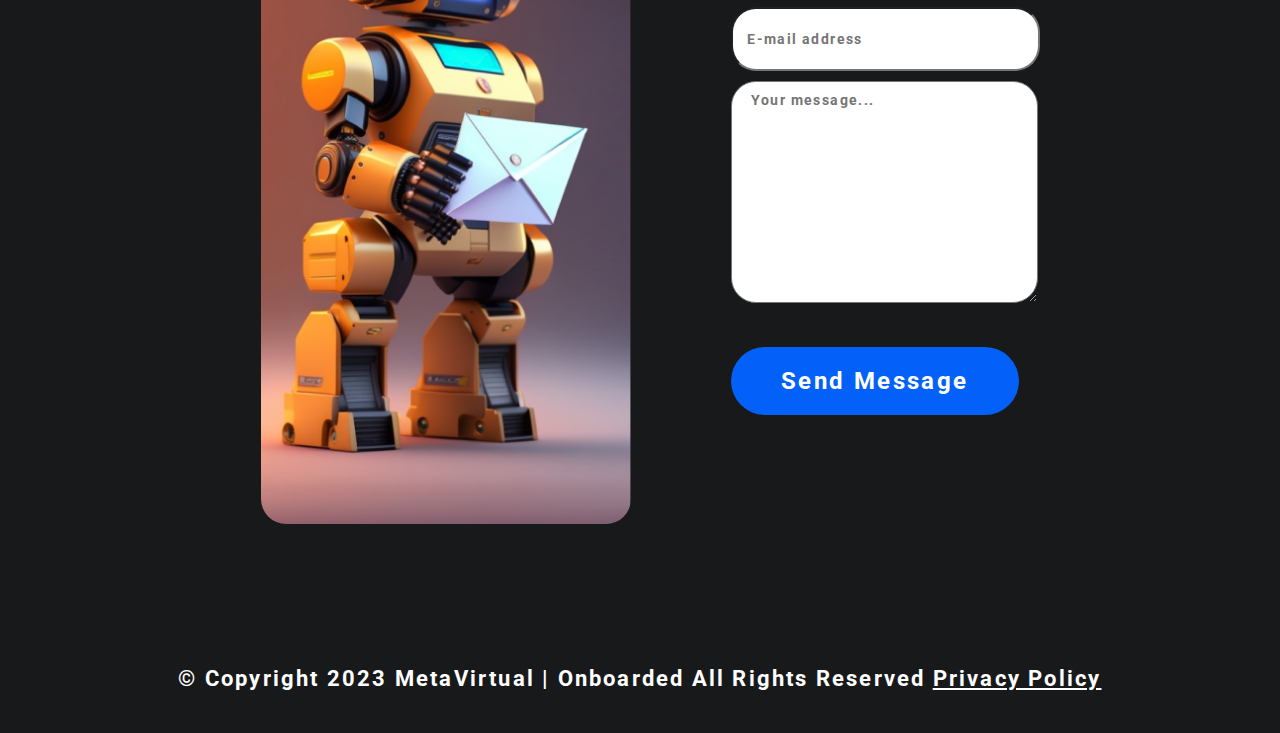
==== commit bcbb7a17: "Merge pull request #50 from halimzaafane/main" ====
--- a/index.html
+++ b/index.html
@@ -259,6 +259,14 @@
             </div>
         </div>
         <div class="member">
+            <img class="photo" src="./assets/images/RomainPhoto.jpg" alt="Romain">
+            <div class="id">
+                <h2>Romain B.</h2>
+                <h3>Strategic advisor broadcast music U.G.C.</h3>
+                <br>
+            </div>
+        </div>
+        <div class="member">
             <img class="photo" src="./assets/images/MartinPhoto.png" alt="Martin">
             <div class="id">
                 <h2>Martin B.</h2>
--- a/OurTeam.css
+++ b/OurTeam.css
@@ -304,7 +304,7 @@
     grid-template-columns: repeat(5, 1fr);
     grid-gap: 20px;
     justify-items: center;
-    align-items: center;
+    align-items: start;
     padding: 25px;
     box-sizing: border-box;
     width: 100%;
@@ -321,6 +321,8 @@
     border-radius: 50%;
     filter: drop-shadow(2px 2px 5px rgba(0, 0, 0, 0.7));
     transition: 0.25s;
+    object-fit: cover;
+    aspect-ratio: 1/1;
 }
 
 @media screen and (max-width: 1200px) {
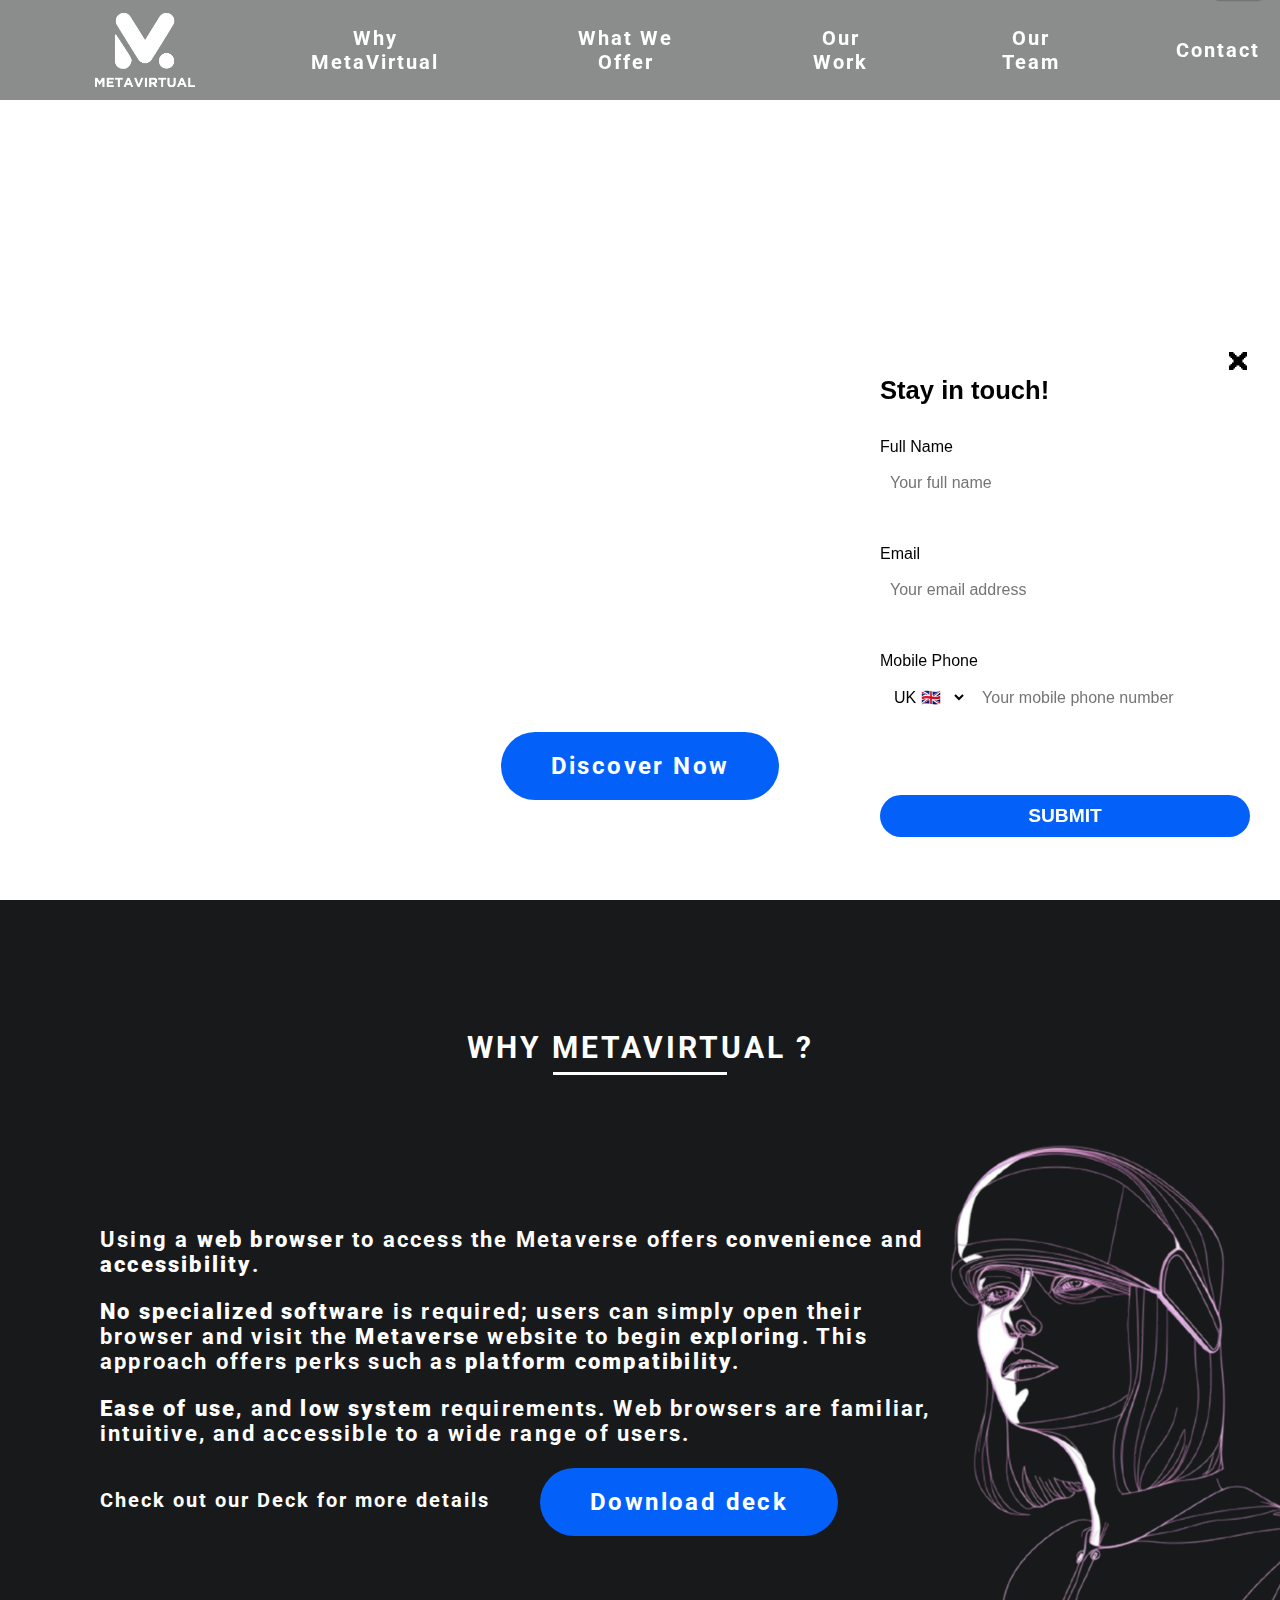
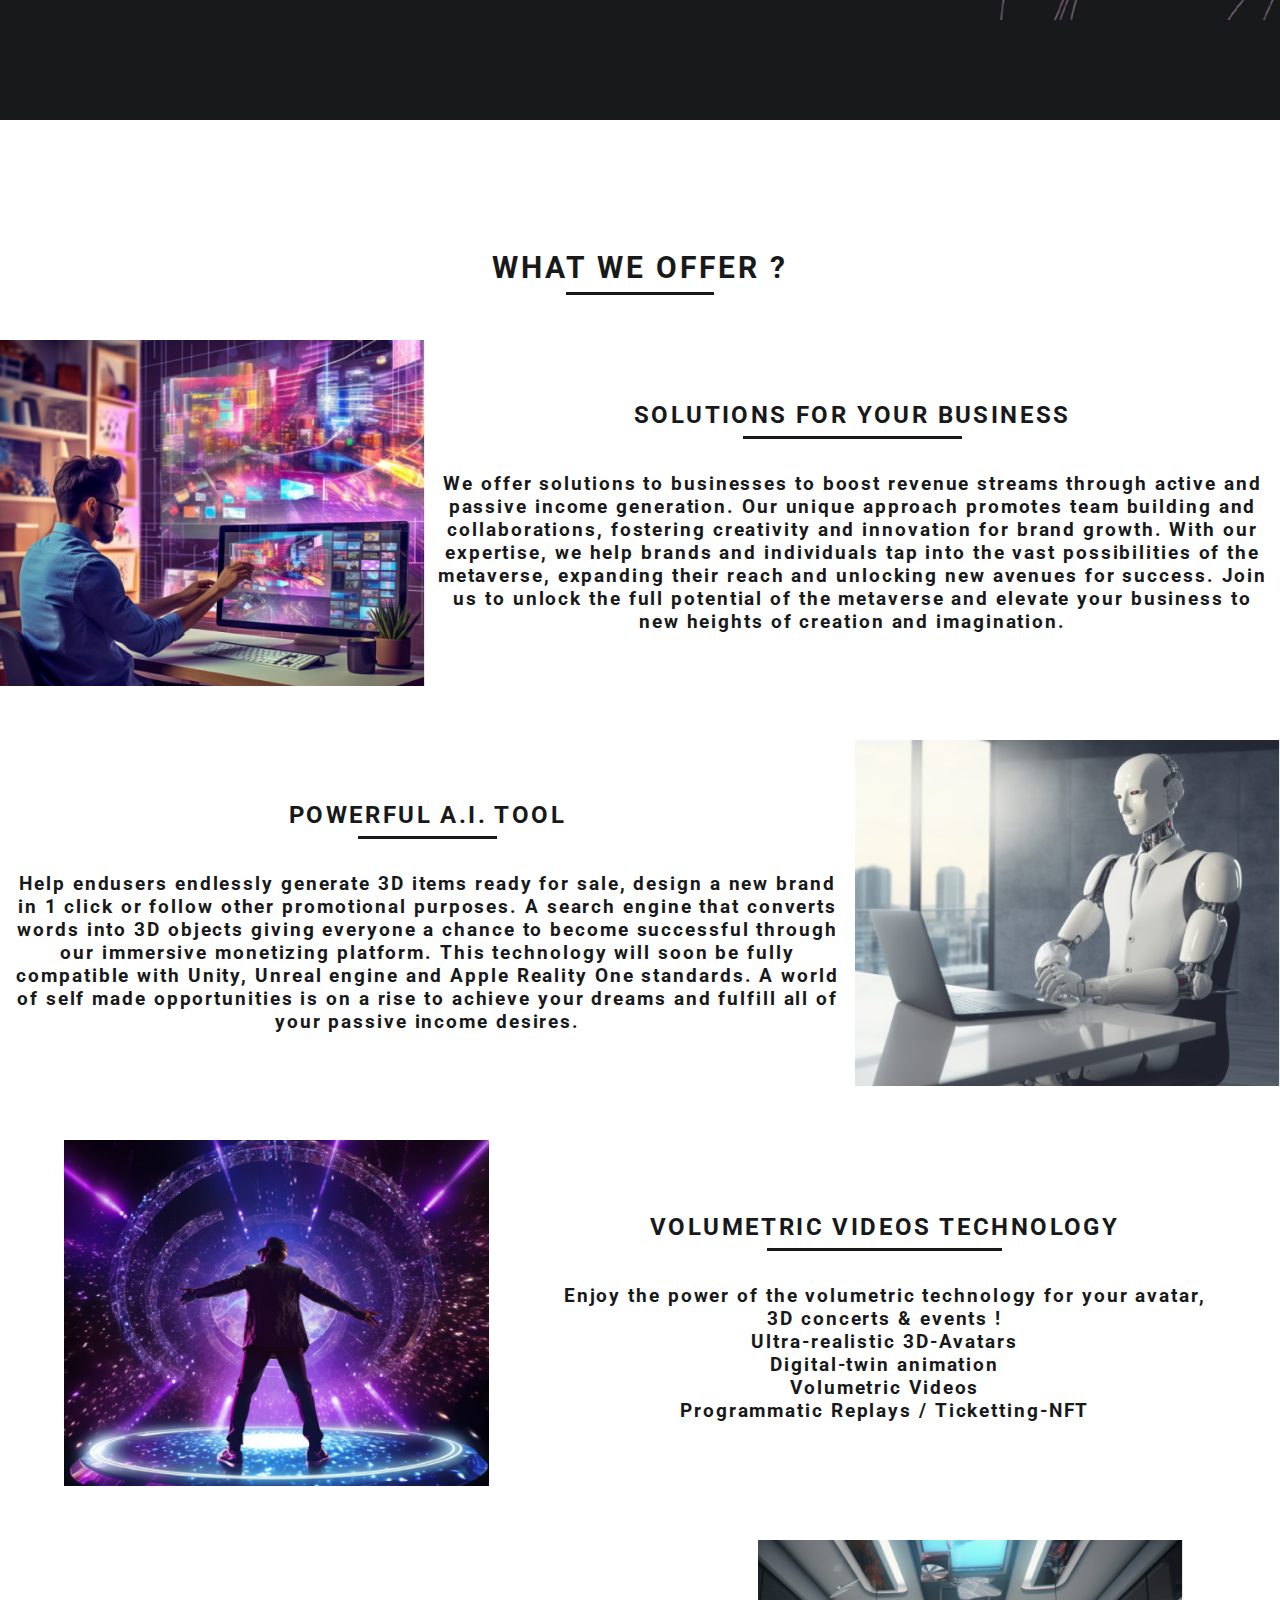
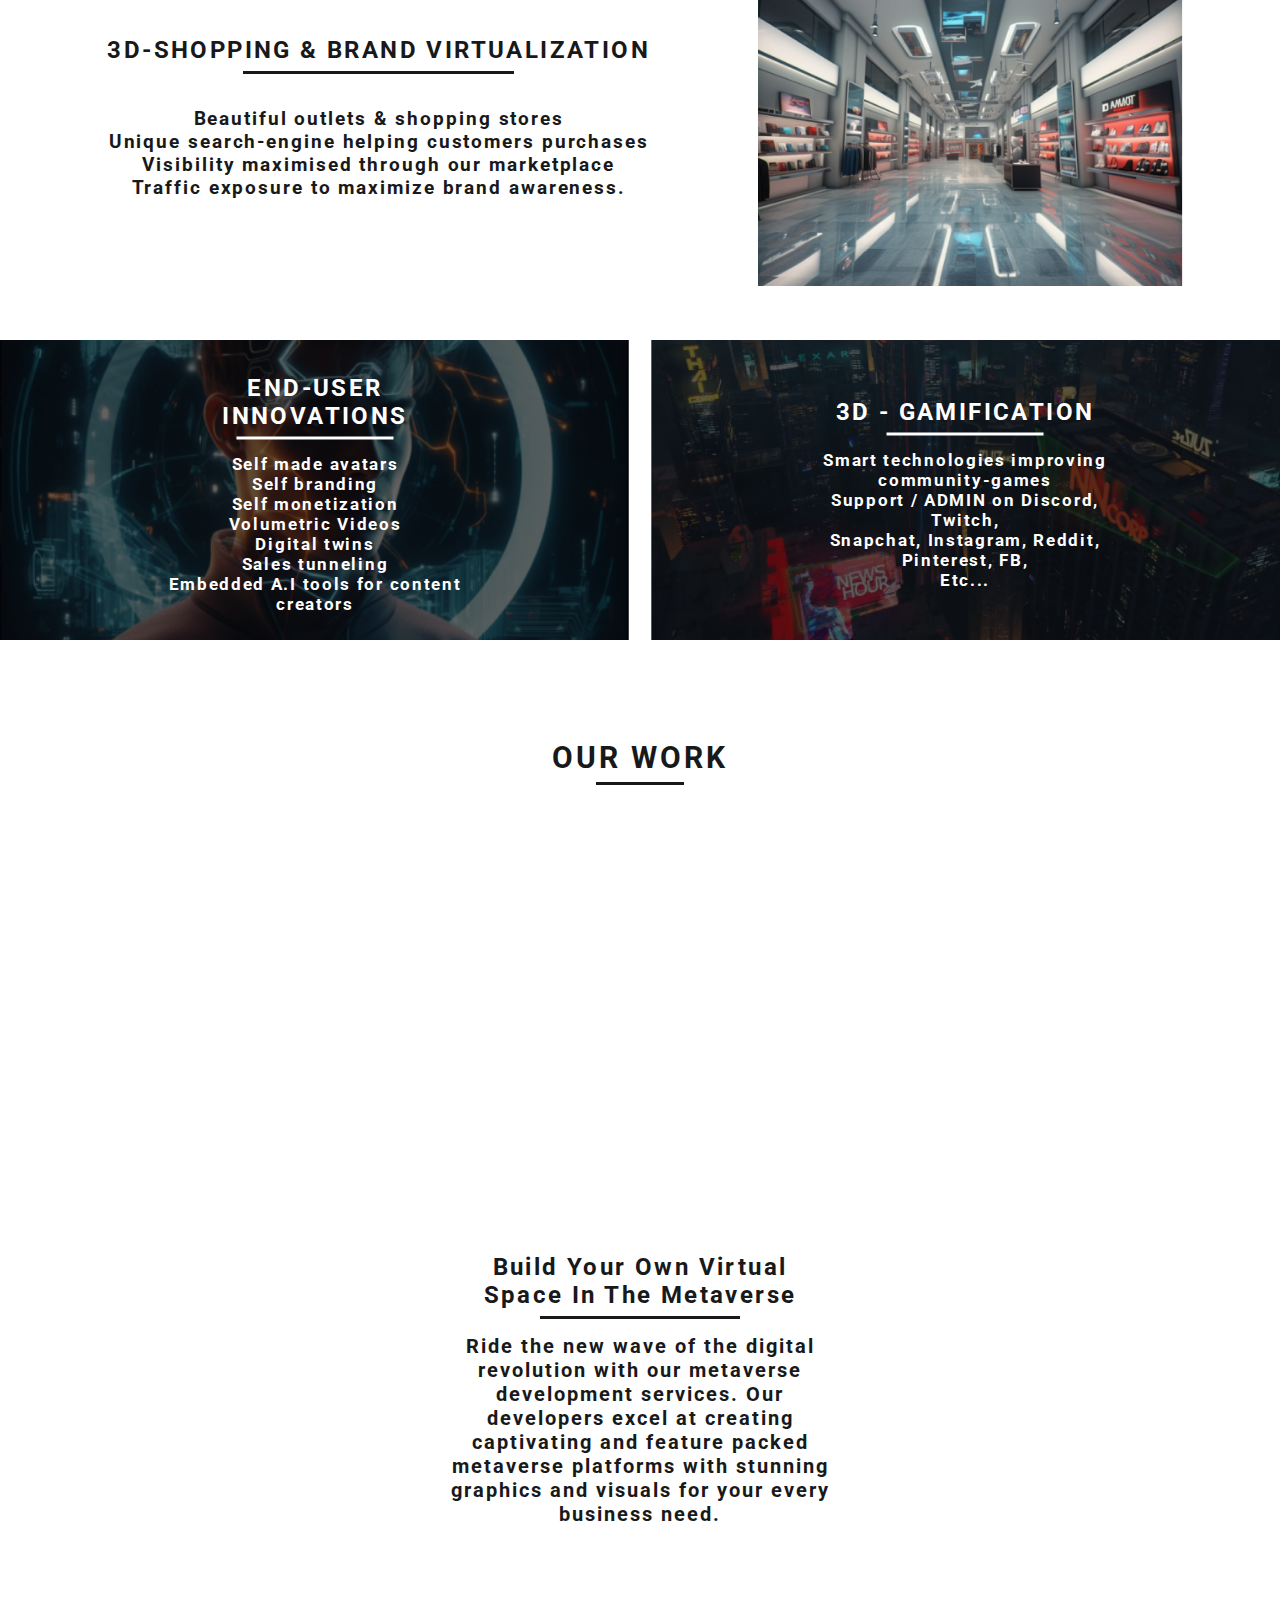
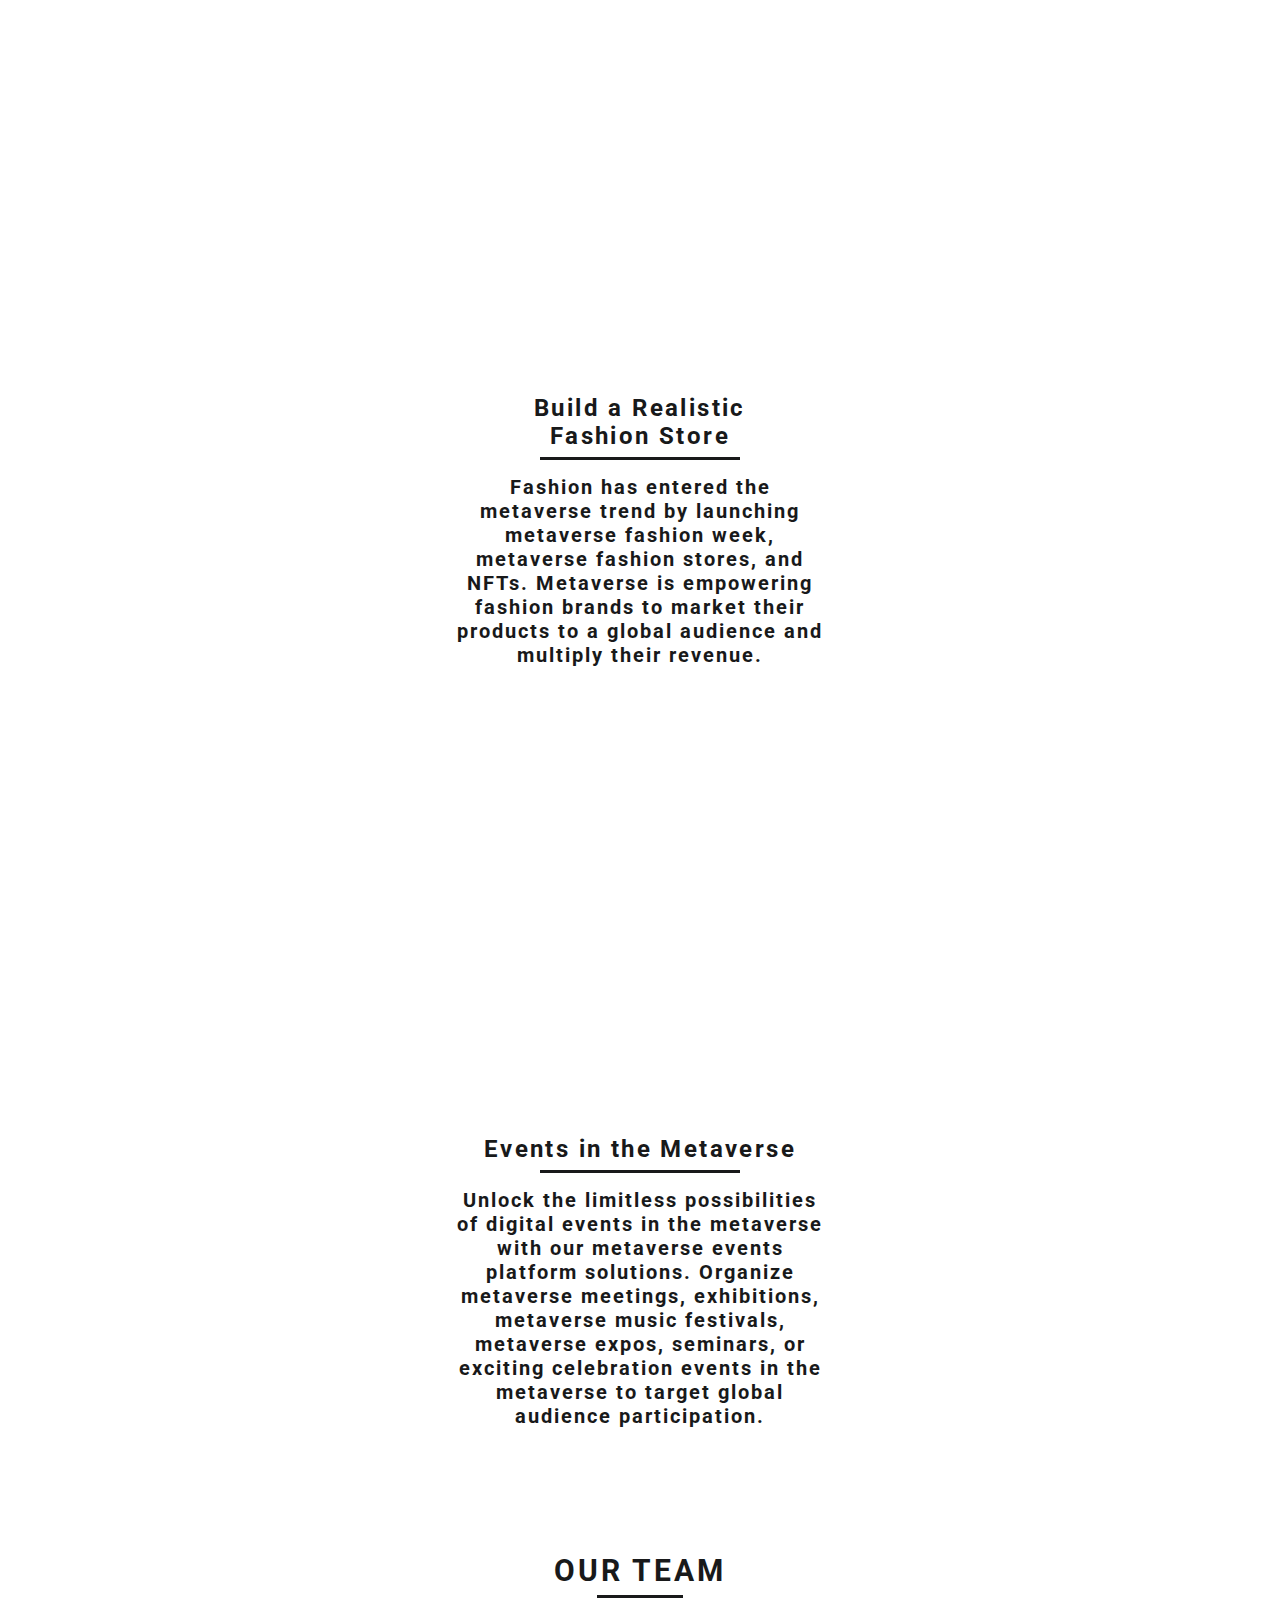
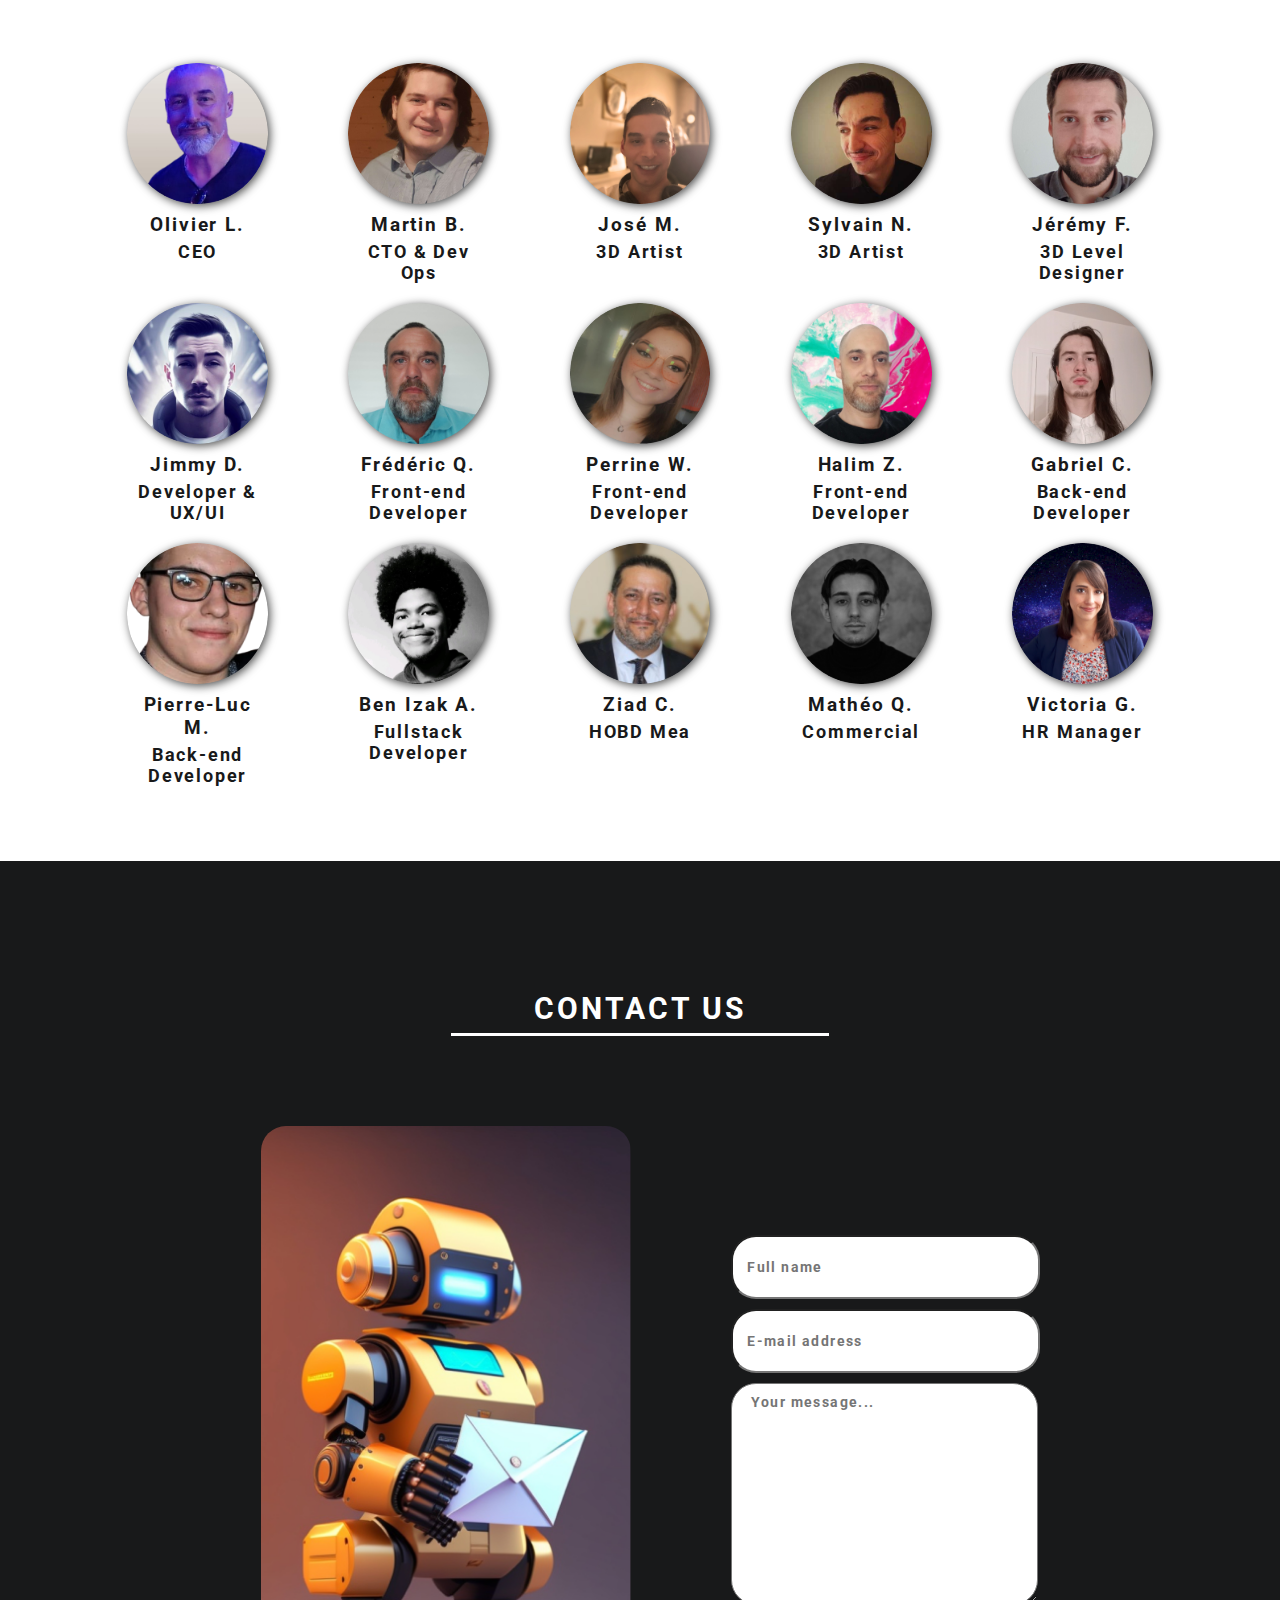
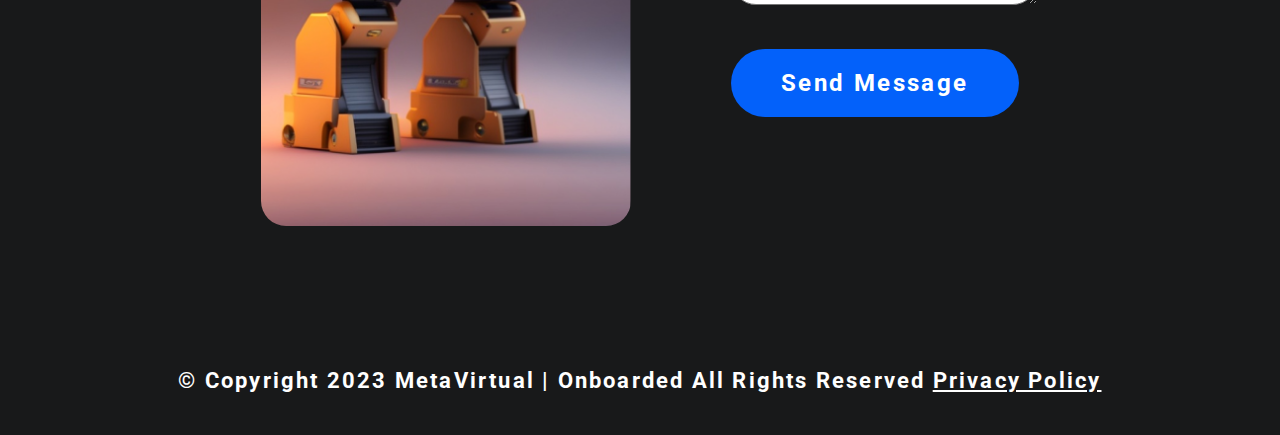
==== commit 5fe45556: "Update: Popup form & remove member - 10/11/2023 19h" ====
--- a/index.html
+++ b/index.html
@@ -59,6 +59,8 @@
     <link rel="stylesheet" href="./Contact.css">
     <link rel="stylesheet" href="./modal.css">
 
+    <link rel="stylesheet" href="./popupForm.css">
+
     <link rel="preconnect" href="https://fonts.googleapis.com">
     <link rel="preconnect" href="https://fonts.gstatic.com" crossorigin>
     <link href="https://fonts.googleapis.com/css2?family=Roboto&display=swap" rel="stylesheet">
@@ -94,6 +96,252 @@
     <a class="sectionLink" href="#team">Our Team</a>
     <a class="sectionLink" href="#Contact">Contact</a>
 </header>
+
+<div class="popupForm" id="popupForm" closed>
+    <span class="closeButton" id="closePopupFormButton"></span>
+    <h3 class="title">Stay in touch!</h3>
+    <form id="popupContact" action="https://submit-form.com/fFoUk3OlH">
+        <input type="hidden" name="_feedback.success.title" value="Hello and congratulations!" />
+        <input type="hidden" name="_feedback.success.message" value="You have just joined the Metavirtual community. The platform will soon be operational, and you will be notified via email to log in by creating your login and password for an optimal navigation experience on the interface. You will be informed shortly. See you soon! The Metavirtual Team." />
+
+        <label for="popupContactFullName">Full Name</label>
+        <input type="text" id="popupContactFullName" name="fullname" placeholder="Your full name" required>
+
+        <label for="popupContactEmail">Email</label>
+        <input type="email" id="popupContactEmail" name="email" placeholder="Your email address" required>
+
+        <label for="popupContactMobilePhone">Mobile Phone</label>
+        <div class="inputInline">
+
+            <!-- country codes (ISO 3166) and Dial codes. -->
+            <select name="countryCode" id="popupContactPhoneIndicator">
+                <option data-countryCode="GB" value="44" selected>UK 🇬🇧 (+44)</option>
+                <option data-countryCode="US" value="1">USA 🇺🇸 (+1)</option>
+                <optgroup label="Other countries">
+                    <option data-countryCode="DZ" value="213">Algeria 🇩🇿 (+213)</option>
+                    <option data-countryCode="AD" value="376">Andorra 🇦🇩 (+376)</option>
+                    <option data-countryCode="AO" value="244">Angola 🇦🇴 (+244)</option>
+                    <option data-countryCode="AI" value="1264">Anguilla 🇦🇮 (+1264)</option>
+                    <option data-countryCode="AG" value="1268">Antigua & Barbuda 🇦🇬 (+1268)</option>
+                    <option data-countryCode="AR" value="54">Argentina 🇦🇷 (+54)</option>
+                    <option data-countryCode="AM" value="374">Armenia 🇦🇲 (+374)</option>
+                    <option data-countryCode="AW" value="297">Aruba 🇦🇼 (+297)</option>
+                    <option data-countryCode="AU" value="61">Australia 🇦🇺 (+61)</option>
+                    <option data-countryCode="AT" value="43">Austria 🇦🇹 (+43)</option>
+                    <option data-countryCode="AZ" value="994">Azerbaijan 🇦🇿 (+994)</option>
+                    <option data-countryCode="BS" value="1242">Bahamas 🇧🇸 (+1242)</option>
+                    <option data-countryCode="BH" value="973">Bahrain 🇧🇭 (+973)</option>
+                    <option data-countryCode="BD" value="880">Bangladesh 🇧🇩 (+880)</option>
+                    <option data-countryCode="BB" value="1246">Barbados 🇧🇧 (+1246)</option>
+                    <option data-countryCode="BY" value="375">Belarus 🇧🇾 (+375)</option>
+                    <option data-countryCode="BE" value="32">Belgium 🇧🇪 (+32)</option>
+                    <option data-countryCode="BZ" value="501">Belize 🇧🇿 (+501)</option>
+                    <option data-countryCode="BJ" value="229">Benin 🇧🇯 (+229)</option>
+                    <option data-countryCode="BM" value="1441">Bermuda 🇧🇲 (+1441)</option>
+                    <option data-countryCode="BT" value="975">Bhutan 🇧🇹 (+975)</option>
+                    <option data-countryCode="BO" value="591">Bolivia 🇧🇴 (+591)</option>
+                    <option data-countryCode="BA" value="387">Bosnia Herzegovina 🇧🇦 (+387)</option>
+                    <option data-countryCode="BW" value="267">Botswana 🇧🇼 (+267)</option>
+                    <option data-countryCode="BR" value="55">Brazil 🇧🇷 (+55)</option>
+                    <option data-countryCode="BN" value="673">Brunei 🇧🇳 (+673)</option>
+                    <option data-countryCode="BG" value="359">Bulgaria 🇧🇬 (+359)</option>
+                    <option data-countryCode="BF" value="226">Burkina Faso 🇧🇫 (+226)</option>
+                    <option data-countryCode="BI" value="257">Burundi 🇧🇮 (+257)</option>
+                    <option data-countryCode="KH" value="855">Cambodia 🇰🇭 (+855)</option>
+                    <option data-countryCode="CM" value="237">Cameroon 🇨🇲 (+237)</option>
+                    <option data-countryCode="CA" value="1">Canada 🇨🇦 (+1)</option>
+                    <option data-countryCode="CV" value="238">Cape Verde Islands 🇨🇻 (+238)</option>
+                    <option data-countryCode="KY" value="1345">Cayman Islands 🇰🇾 (+1345)</option>
+                    <option data-countryCode="CF" value="236">Central African Republic 🇨🇫 (+236)</option>
+                    <option data-countryCode="CL" value="56">Chile 🇨🇱 (+56)</option>
+                    <option data-countryCode="CN" value="86">China 🇨🇳 (+86)</option>
+                    <option data-countryCode="CO" value="57">Colombia 🇨🇴 (+57)</option>
+                    <option data-countryCode="KM" value="269">Comoros 🇰🇲 (+269)</option>
+                    <option data-countryCode="CG" value="242">Congo 🇨🇬 (+242)</option>
+                    <option data-countryCode="CK" value="682">Cook Islands 🇨🇰 (+682)</option>
+                    <option data-countryCode="CR" value="506">Costa Rica 🇨🇷 (+506)</option>
+                    <option data-countryCode="HR" value="385">Croatia 🇭🇷 (+385)</option>
+                    <option data-countryCode="CU" value="53">Cuba 🇨🇺 (+53)</option>
+                    <option data-countryCode="CY" value="90392">Cyprus North 🇨🇾 (+90392)</option>
+                    <option data-countryCode="CY" value="357">Cyprus South 🇨🇾 (+357)</option>
+                    <option data-countryCode="CZ" value="42">Czech Republic 🇨🇿 (+42)</option>
+                    <option data-countryCode="DK" value="45">Denmark 🇩🇰 (+45)</option>
+                    <option data-countryCode="DJ" value="253">Djibouti 🇩🇯 (+253)</option>
+                    <option data-countryCode="DM" value="1809">Dominica 🇩🇲 (+1809)</option>
+                    <option data-countryCode="DO" value="1809">Dominican Republic 🇩🇴 (+1809)</option>
+                    <option data-countryCode="EC" value="593">Ecuador 🇪🇨 (+593)</option>
+                    <option data-countryCode="EG" value="20">Egypt 🇪🇬 (+20)</option>
+                    <option data-countryCode="SV" value="503">El Salvador 🇸🇻 (+503)</option>
+                    <option data-countryCode="GQ" value="240">Equatorial Guinea 🇬🇶 (+240)</option>
+                    <option data-countryCode="ER" value="291">Eritrea 🇪🇷 (+291)</option>
+                    <option data-countryCode="EE" value="372">Estonia 🇪🇪 (+372)</option>
+                    <option data-countryCode="ET" value="251">Ethiopia 🇪🇹 (+251)</option>
+                    <option data-countryCode="FK" value="500">Falkland Islands 🇫🇰 (+500)</option>
+                    <option data-countryCode="FO" value="298">Faroe Islands 🇫🇴 (+298)</option>
+                    <option data-countryCode="FJ" value="679">Fiji 🇫🇯 (+679)</option>
+                    <option data-countryCode="FI" value="358">Finland 🇫🇮 (+358)</option>
+                    <option data-countryCode="FR" value="33">France 🇫🇷 (+33)</option>
+                    <option data-countryCode="GF" value="594">French Guiana 🇬🇫 (+594)</option>
+                    <option data-countryCode="PF" value="689">French Polynesia 🇵🇫 (+689)</option>
+                    <option data-countryCode="GA" value="241">Gabon 🇬🇦 (+241)</option>
+                    <option data-countryCode="GM" value="220">Gambia 🇬🇲 (+220)</option>
+                    <option data-countryCode="GE" value="7880">Georgia 🇬🇪 (+7880)</option>
+                    <option data-countryCode="DE" value="49">Germany 🇩🇪 (+49)</option>
+                    <option data-countryCode="GH" value="233">Ghana 🇬🇭 (+233)</option>
+                    <option data-countryCode="GI" value="350">Gibraltar 🇬🇮 (+350)</option>
+                    <option data-countryCode="GR" value="30">Greece 🇬🇷 (+30)</option>
+                    <option data-countryCode="GL" value="299">Greenland 🇬🇱 (+299)</option>
+                    <option data-countryCode="GD" value="1473">Grenada 🇬🇩 (+1473)</option>
+                    <option data-countryCode="GP" value="590">Guadeloupe 🇬🇵 (+590)</option>
+                    <option data-countryCode="GU" value="671">Guam 🇬🇺 (+671)</option>
+                    <option data-countryCode="GT" value="502">Guatemala 🇬🇹 (+502)</option>
+                    <option data-countryCode="GN" value="224">Guinea 🇬🇳 (+224)</option>
+                    <option data-countryCode="GW" value="245">Guinea - Bissau 🇬🇼 (+245)</option>
+                    <option data-countryCode="GY" value="592">Guyana 🇬🇾 (+592)</option>
+                    <option data-countryCode="HT" value="509">Haiti 🇭🇹 (+509)</option>
+                    <option data-countryCode="HN" value="504">Honduras 🇭🇳 (+504)</option>
+                    <option data-countryCode="HK" value="852">Hong Kong 🇭🇰 (+852)</option>
+                    <option data-countryCode="HU" value="36">Hungary 🇭🇺 (+36)</option>
+                    <option data-countryCode="IS" value="354">Iceland 🇮🇸 (+354)</option>
+                    <option data-countryCode="IN" value="91">India 🇮🇳 (+91)</option>
+                    <option data-countryCode="ID" value="62">Indonesia 🇮🇩 (+62)</option>
+                    <option data-countryCode="IR" value="98">Iran 🇮🇷 (+98)</option>
+                    <option data-countryCode="IQ" value="964">Iraq 🇮🇶 (+964)</option>
+                    <option data-countryCode="IE" value="353">Ireland 🇮🇪 (+353)</option>
+                    <option data-countryCode="IL" value="972">Israel 🇮🇱 (+972)</option>
+                    <option data-countryCode="IT" value="39">Italy 🇮🇹 (+39)</option>
+                    <option data-countryCode="JM" value="1876">Jamaica 🇯🇲 (+1876)</option>
+                    <option data-countryCode="JP" value="81">Japan 🇯🇵 (+81)</option>
+                    <option data-countryCode="JO" value="962">Jordan 🇯🇴 (+962)</option>
+                    <option data-countryCode="KZ" value="7">Kazakhstan 🇰🇿 (+7)</option>
+                    <option data-countryCode="KE" value="254">Kenya 🇰🇪 (+254)</option>
+                    <option data-countryCode="KI" value="686">Kiribati 🇰🇮 (+686)</option>
+                    <option data-countryCode="KP" value="850">Korea North 🇰🇵 (+850)</option>
+                    <option data-countryCode="KR" value="82">Korea South 🇰🇷 (+82)</option>
+                    <option data-countryCode="KW" value="965">Kuwait 🇰🇼 (+965)</option>
+                    <option data-countryCode="KG" value="996">Kyrgyzstan 🇰🇬 (+996)</option>
+                    <option data-countryCode="LA" value="856">Laos 🇱🇦 (+856)</option>
+                    <option data-countryCode="LV" value="371">Latvia 🇱🇻 (+371)</option>
+                    <option data-countryCode="LB" value="961">Lebanon 🇱🇧 (+961)</option>
+                    <option data-countryCode="LS" value="266">Lesotho 🇱🇸 (+266)</option>
+                    <option data-countryCode="LR" value="231">Liberia 🇱🇷 (+231)</option>
+                    <option data-countryCode="LY" value="218">Libya 🇱🇾 (+218)</option>
+                    <option data-countryCode="LI" value="417">Liechtenstein 🇱🇮 (+417)</option>
+                    <option data-countryCode="LT" value="370">Lithuania 🇱🇹 (+370)</option>
+                    <option data-countryCode="LU" value="352">Luxembourg 🇱🇺 (+352)</option>
+                    <option data-countryCode="MO" value="853">Macao 🇲🇴 (+853)</option>
+                    <option data-countryCode="MK" value="389">Macedonia 🇲🇰 (+389)</option>
+                    <option data-countryCode="MG" value="261">Madagascar 🇲🇬 (+261)</option>
+                    <option data-countryCode="MW" value="265">Malawi 🇲🇼 (+265)</option>
+                    <option data-countryCode="MY" value="60">Malaysia 🇲🇾 (+60)</option>
+                    <option data-countryCode="MV" value="960">Maldives 🇲🇻 (+960)</option>
+                    <option data-countryCode="ML" value="223">Mali 🇲🇱 (+223)</option>
+                    <option data-countryCode="MT" value="356">Malta 🇲🇹 (+356)</option>
+                    <option data-countryCode="MH" value="692">Marshall Islands 🇲🇭 (+692)</option>
+                    <option data-countryCode="MQ" value="596">Martinique 🇲🇶 (+596)</option>
+                    <option data-countryCode="MR" value="222">Mauritania 🇲🇷 (+222)</option>
+                    <option data-countryCode="YT" value="269">Mayotte 🇾🇹 (+269)</option>
+                    <option data-countryCode="MX" value="52">Mexico 🇲🇽 (+52)</option>
+                    <option data-countryCode="FM" value="691">Micronesia 🇫🇲 (+691)</option>
+                    <option data-countryCode="MD" value="373">Moldova 🇲🇩 (+373)</option>
+                    <option data-countryCode="MC" value="377">Monaco 🇲🇨 (+377)</option>
+                    <option data-countryCode="MN" value="976">Mongolia 🇲🇳 (+976)</option>
+                    <option data-countryCode="MS" value="1664">Montserrat 🇲🇸 (+1664)</option>
+                    <option data-countryCode="MA" value="212">Morocco 🇲🇦 (+212)</option>
+                    <option data-countryCode="MZ" value="258">Mozambique 🇲🇿 (+258)</option>
+                    <option data-countryCode="MN" value="95">Myanmar 🇲🇲 (+95)</option>
+                    <option data-countryCode="NA" value="264">Namibia 🇳🇦 (+264)</option>
+                    <option data-countryCode="NR" value="674">Nauru 🇳🇷 (+674)</option>
+                    <option data-countryCode="NP" value="977">Nepal 🇳🇵 (+977)</option>
+                    <option data-countryCode="NL" value="31">Netherlands 🇳🇱 (+31)</option>
+                    <option data-countryCode="NC" value="687">New Caledonia 🇳🇨 (+687)</option>
+                    <option data-countryCode="NZ" value="64">New Zealand 🇳🇿 (+64)</option>
+                    <option data-countryCode="NI" value="505">Nicaragua 🇳🇮 (+505)</option>
+                    <option data-countryCode="NE" value="227">Niger 🇳🇪 (+227)</option>
+                    <option data-countryCode="NG" value="234">Nigeria 🇳🇬 (+234)</option>
+                    <option data-countryCode="NU" value="683">Niue 🇳🇺 (+683)</option>
+                    <option data-countryCode="NF" value="672">Norfolk Islands 🇳🇫 (+672)</option>
+                    <option data-countryCode="NP" value="670">Northern Marianas 🇲🇵 (+670)</option>
+                    <option data-countryCode="NO" value="47">Norway 🇳🇴 (+47)</option>
+                    <option data-countryCode="OM" value="968">Oman 🇴🇲 (+968)</option>
+                    <option data-countryCode="PW" value="680">Palau 🇵🇼 (+680)</option>
+                    <option data-countryCode="PA" value="507">Panama 🇵🇦 (+507)</option>
+                    <option data-countryCode="PG" value="675">Papua New Guinea 🇵🇬 (+675)</option>
+                    <option data-countryCode="PY" value="595">Paraguay 🇵🇾 (+595)</option>
+                    <option data-countryCode="PE" value="51">Peru 🇵🇪 (+51)</option>
+                    <option data-countryCode="PH" value="63">Philippines 🇵🇭 (+63)</option>
+                    <option data-countryCode="PL" value="48">Poland 🇵🇱 (+48)</option>
+                    <option data-countryCode="PT" value="351">Portugal 🇵🇹 (+351)</option>
+                    <option data-countryCode="PR" value="1787">Puerto Rico 🇵🇷 (+1787)</option>
+                    <option data-countryCode="QA" value="974">Qatar 🇶🇦 (+974)</option>
+                    <option data-countryCode="RE" value="262">Reunion 🇷🇪 (+262)</option>
+                    <option data-countryCode="RO" value="40">Romania 🇷🇴 (+40)</option>
+                    <option data-countryCode="RU" value="7">Russia 🇷🇺 (+7)</option>
+                    <option data-countryCode="RW" value="250">Rwanda 🇷🇼 (+250)</option>
+                    <option data-countryCode="SM" value="378">San Marino 🇸🇲 (+378)</option>
+                    <option data-countryCode="ST" value="239">Sao Tome &amp; Principe 🇸🇹 (+239)</option>
+                    <option data-countryCode="SA" value="966">Saudi Arabia 🇸🇦 (+966)</option>
+                    <option data-countryCode="SN" value="221">Senegal 🇸🇳 (+221)</option>
+                    <option data-countryCode="CS" value="381">Serbia 🇷🇸 (+381)</option>
+                    <option data-countryCode="SC" value="248">Seychelles 🇸🇨 (+248)</option>
+                    <option data-countryCode="SL" value="232">Sierra Leone 🇸🇱 (+232)</option>
+                    <option data-countryCode="SG" value="65">Singapore 🇸🇬 (+65)</option>
+                    <option data-countryCode="SK" value="421">Slovak Republic 🇸🇰 (+421)</option>
+                    <option data-countryCode="SI" value="386">Slovenia 🇸🇮 (+386)</option>
+                    <option data-countryCode="SB" value="677">Solomon Islands 🇸🇧 (+677)</option>
+                    <option data-countryCode="SO" value="252">Somalia 🇸🇴 (+252)</option>
+                    <option data-countryCode="ZA" value="27">South Africa 🇿🇦 (+27)</option>
+                    <option data-countryCode="ES" value="34">Spain 🇪🇸 (+34)</option>
+                    <option data-countryCode="LK" value="94">Sri Lanka 🇱🇰 (+94)</option>
+                    <option data-countryCode="SH" value="290">St. Helena 🇸🇭 (+290)</option>
+                    <option data-countryCode="KN" value="1869">St. Kitts 🇰🇳 (+1869)</option>
+                    <option data-countryCode="SC" value="1758">St. Lucia 🇱🇨 (+1758)</option>
+                    <option data-countryCode="SD" value="249">Sudan 🇸🇩 (+249)</option>
+                    <option data-countryCode="SR" value="597">Suriname 🇸🇷 (+597)</option>
+                    <option data-countryCode="SZ" value="268">Swaziland 🇸🇿 (+268)</option>
+                    <option data-countryCode="SE" value="46">Sweden 🇸🇪 (+46)</option>
+                    <option data-countryCode="CH" value="41">Switzerland 🇨🇭 (+41)</option>
+                    <option data-countryCode="SI" value="963">Syria 🇸🇾 (+963)</option>
+                    <option data-countryCode="TW" value="886">Taiwan 🇹🇼 (+886)</option>
+                    <option data-countryCode="TJ" value="7">Tajikstan 🇹🇯 (+7)</option>
+                    <option data-countryCode="TH" value="66">Thailand 🇹🇭 (+66)</option>
+                    <option data-countryCode="TG" value="228">Togo 🇹🇬 (+228)</option>
+                    <option data-countryCode="TO" value="676">Tonga 🇹🇴 (+676)</option>
+                    <option data-countryCode="TT" value="1868">Trinidad &amp; Tobago 🇹🇹 (+1868)</option>
+                    <option data-countryCode="TN" value="216">Tunisia 🇹🇳 (+216)</option>
+                    <option data-countryCode="TR" value="90">Turkey 🇹🇷 (+90)</option>
+                    <option data-countryCode="TM" value="7">Turkmenistan 🇹🇲 (+7)</option>
+                    <option data-countryCode="TM" value="993">Turkmenistan 🇹🇲 (+993)</option>
+                    <option data-countryCode="TC" value="1649">Turks &amp; Caicos Islands 🇹🇨 (+1649)</option>
+                    <option data-countryCode="TV" value="688">Tuvalu 🇹🇻 (+688)</option>
+                    <option data-countryCode="UG" value="256">Uganda 🇺🇬 (+256)</option>
+                    <!-- <option data-countryCode="GB" value="44">UK 🇬🇧 (+44)</option> -->
+                    <option data-countryCode="UA" value="380">Ukraine 🇺🇦 (+380)</option>
+                    <option data-countryCode="AE" value="971">United Arab Emirates 🇦🇪 (+971)</option>
+                    <option data-countryCode="UY" value="598">Uruguay 🇺🇾 (+598)</option>
+                    <!-- <option data-countryCode="US" value="1">USA 🇺🇸 (+1)</option> -->
+                    <option data-countryCode="UZ" value="7">Uzbekistan 🇺🇿 (+7)</option>
+                    <option data-countryCode="VU" value="678">Vanuatu 🇻🇺 (+678)</option>
+                    <option data-countryCode="VA" value="379">Vatican City 🇻🇦 (+379)</option>
+                    <option data-countryCode="VE" value="58">Venezuela 🇻🇪 (+58)</option>
+                    <option data-countryCode="VN" value="84">Vietnam 🇻🇳 (+84)</option>
+                    <option data-countryCode="VG" value="1284">Virgin Islands - British 🇻🇬 (+1284)</option>
+                    <option data-countryCode="VI" value="1340">Virgin Islands - US 🇻🇮 (+1340)</option>
+                    <option data-countryCode="WF" value="681">Wallis &amp; Futuna 🇼🇫 (+681)</option>
+                    <option data-countryCode="YE" value="969">Yemen (North) 🇾🇪 (+969)</option>
+                    <option data-countryCode="YE" value="967">Yemen (South) 🇾🇪 (+967)</option>
+                    <option data-countryCode="ZM" value="260">Zambia 🇿🇲 (+260)</option>
+                    <option data-countryCode="ZW" value="263">Zimbabwe 🇿🇼 (+263)</option>
+                </optgroup>
+            </select>
+            <input type="tel" id="popupContactMobilePhone" name="mobilephone" placeholder="Your mobile phone number" required>
+        </div>
+
+        <input type="submit" value="Submit">
+    </form>
+</div>
+
+<script src="./popupForm.js"></script>
 
 <section id="WhyMetavirtual">
     <div id="whymetavirtual-title">
@@ -259,14 +507,6 @@
             </div>
         </div>
         <div class="member">
-            <img class="photo" src="./assets/images/RomainPhoto.jpg" alt="Romain">
-            <div class="id">
-                <h2>Romain B.</h2>
-                <h3>Strategic advisor broadcast music U.G.C.</h3>
-                <br>
-            </div>
-        </div>
-        <div class="member">
             <img class="photo" src="./assets/images/MartinPhoto.png" alt="Martin">
             <div class="id">
                 <h2>Martin B.</h2>
--- a/style.css
+++ b/style.css
@@ -168,6 +168,7 @@
     font-size: 20px;
     letter-spacing: 0.1em;
     transition: 0.3s;
+    z-index: 9999;
 }
 
 header a:has(img.logo) {
@@ -216,7 +217,7 @@
     justify-content: space-between;
     flex-direction: column;
     box-sizing: border-box;
-    z-index: 10;
+    z-index: 99999;
     transform: translateY(-160%);
     transition: 0.2s;
     filter: drop-shadow(1px 1px 1px rgba(0, 0, 0, 0.5));
@@ -381,7 +382,6 @@
 
     a.burgerMenu {
         transform: translateY(0%);
-        z-index: 11;
     }
 
     a.burgerMenu:is(:active, :focus, :focus-within) span.burgerMenuButton  {
@@ -438,7 +438,6 @@
 
     a.burgerMenu {
         transform: translateY(0%);
-        z-index: 11;
     }
 
     a.burgerMenu:is(:active, :focus, :focus-within) span.burgerMenuButton  {
--- a/popupForm.css
+++ b/popupForm.css
@@ -0,0 +1,130 @@
+div.popupForm {
+    display: flex;
+    flex-direction: column;
+    align-items: start;
+    justify-content: space-between;
+    position: fixed;
+    bottom: 15px;
+    right: 15px;
+    width: 400px;
+    height: 550px;
+    background-color: rgb(255, 255, 255, 0.9);
+    z-index: 999;
+    border-radius: 25px;
+    padding: 15px;
+    box-sizing: border-box;
+    font-family: sans-serif;
+    gap: 8px;
+    transition: all 0.5s ease-in-out;
+    overflow: hidden;
+}
+
+div.popupForm[closed] {
+    aspect-ratio: 1/1;
+    width: 50px;
+    height: 50px;
+    overflow: hidden;
+    opacity: 0.5;
+    cursor: pointer;
+}
+
+div.popupForm[closed]:hover {
+    opacity: 1;
+}
+
+div.popupForm[closed] *:not(span.closeButton) {
+    display: none;
+}
+
+div.popupForm span.closeButton {
+    display: flex;
+    align-items: center;
+    justify-content: center;
+    position: absolute;
+    top: 15px;
+    right: 15px;
+    aspect-ratio: 1/1;
+    font-size: 1.5em;
+    line-height: 100%;
+    user-select: none;
+    cursor: pointer;
+    transition: all 0.5s ease-in-out;
+}
+
+div.popupForm[closed] span.closeButton {
+    position: absolute;
+    top: 50%;
+    right: 50%;
+    transform: translate(50%, -50%);
+}
+
+div.popupForm:not([closed]) span.closeButton::after {
+    content: '🗙';
+}
+
+div.popupForm[closed] span.closeButton::after {
+    content: '📩';
+}
+
+div.popupForm h3.title {
+    font-size: 1.6em;
+}
+
+div.popupForm form#popupContact {
+    display: contents;
+}
+
+div.popupForm :is(input, select) {
+    width: 100%;
+    padding: 10px;
+    box-sizing: border-box;
+    border-radius: 100em;
+    margin-bottom: 35px;
+    border: 0;
+    font-size: 1em;
+    background-color: white;
+}
+
+div.popupForm .inputInline {
+    display: flex;
+    width: 100%;
+    gap: 5px;
+}
+
+div.popupForm select {
+    width: 30%;
+    padding: 10px;
+    box-sizing: border-box;
+    border-radius: 100em;
+    margin-bottom: 35px;
+    border: 0;
+    font-size: 1em;
+}
+
+div.popupForm input[type="submit"] {
+    font-size: 1.2em;
+    background-color: #0361FA;
+    color: white;
+    font-weight: bold;
+    text-transform: uppercase;
+    cursor: pointer;
+    margin-block: 35px;
+}
+
+@media screen and (max-width: 515px) {
+    div.popupForm {
+        width: 60%;
+        height: 75%;
+        overflow: auto;
+        font-size: 0.7em;
+    }
+}
+
+@media screen and (min-width: 515px) and (max-height: 635px) {
+    div.popupForm {
+        width: 75%;
+        height: 75%;
+        overflow: auto;
+        font-size: 0.7em;
+    }
+}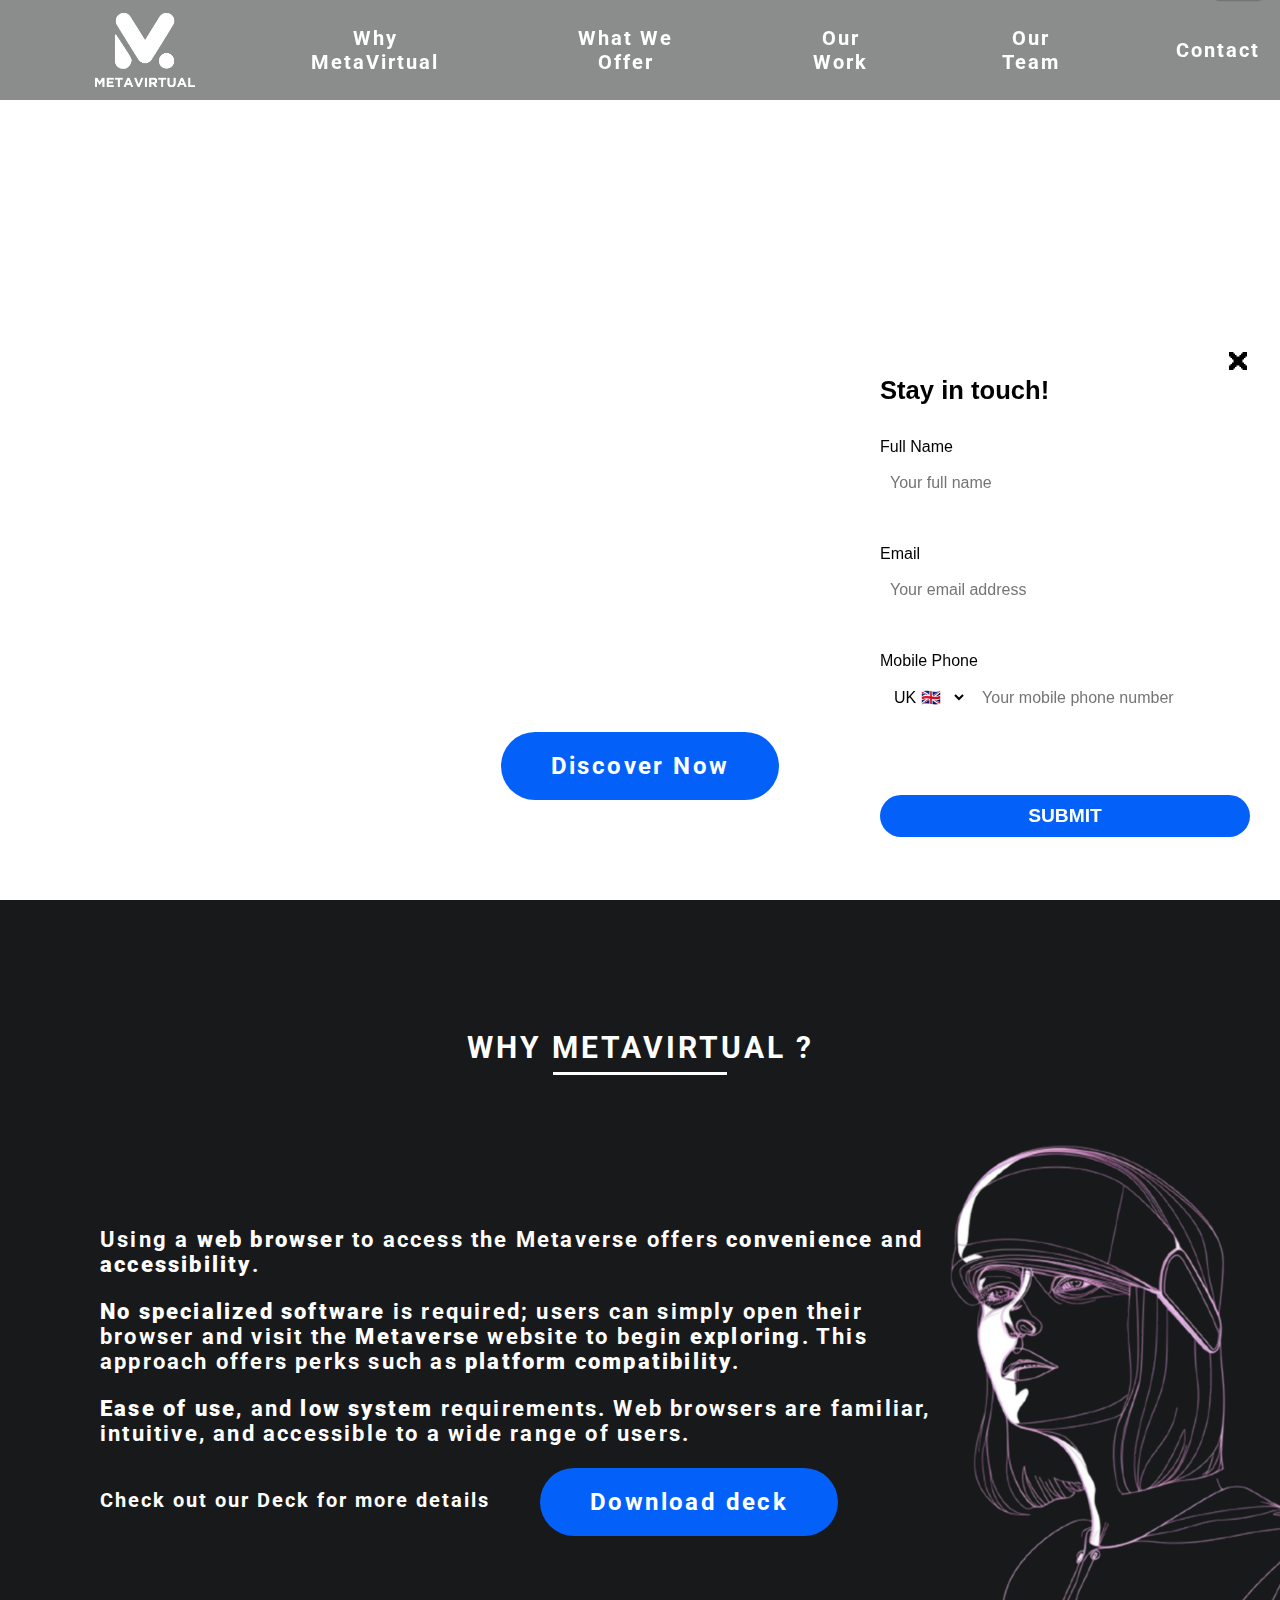
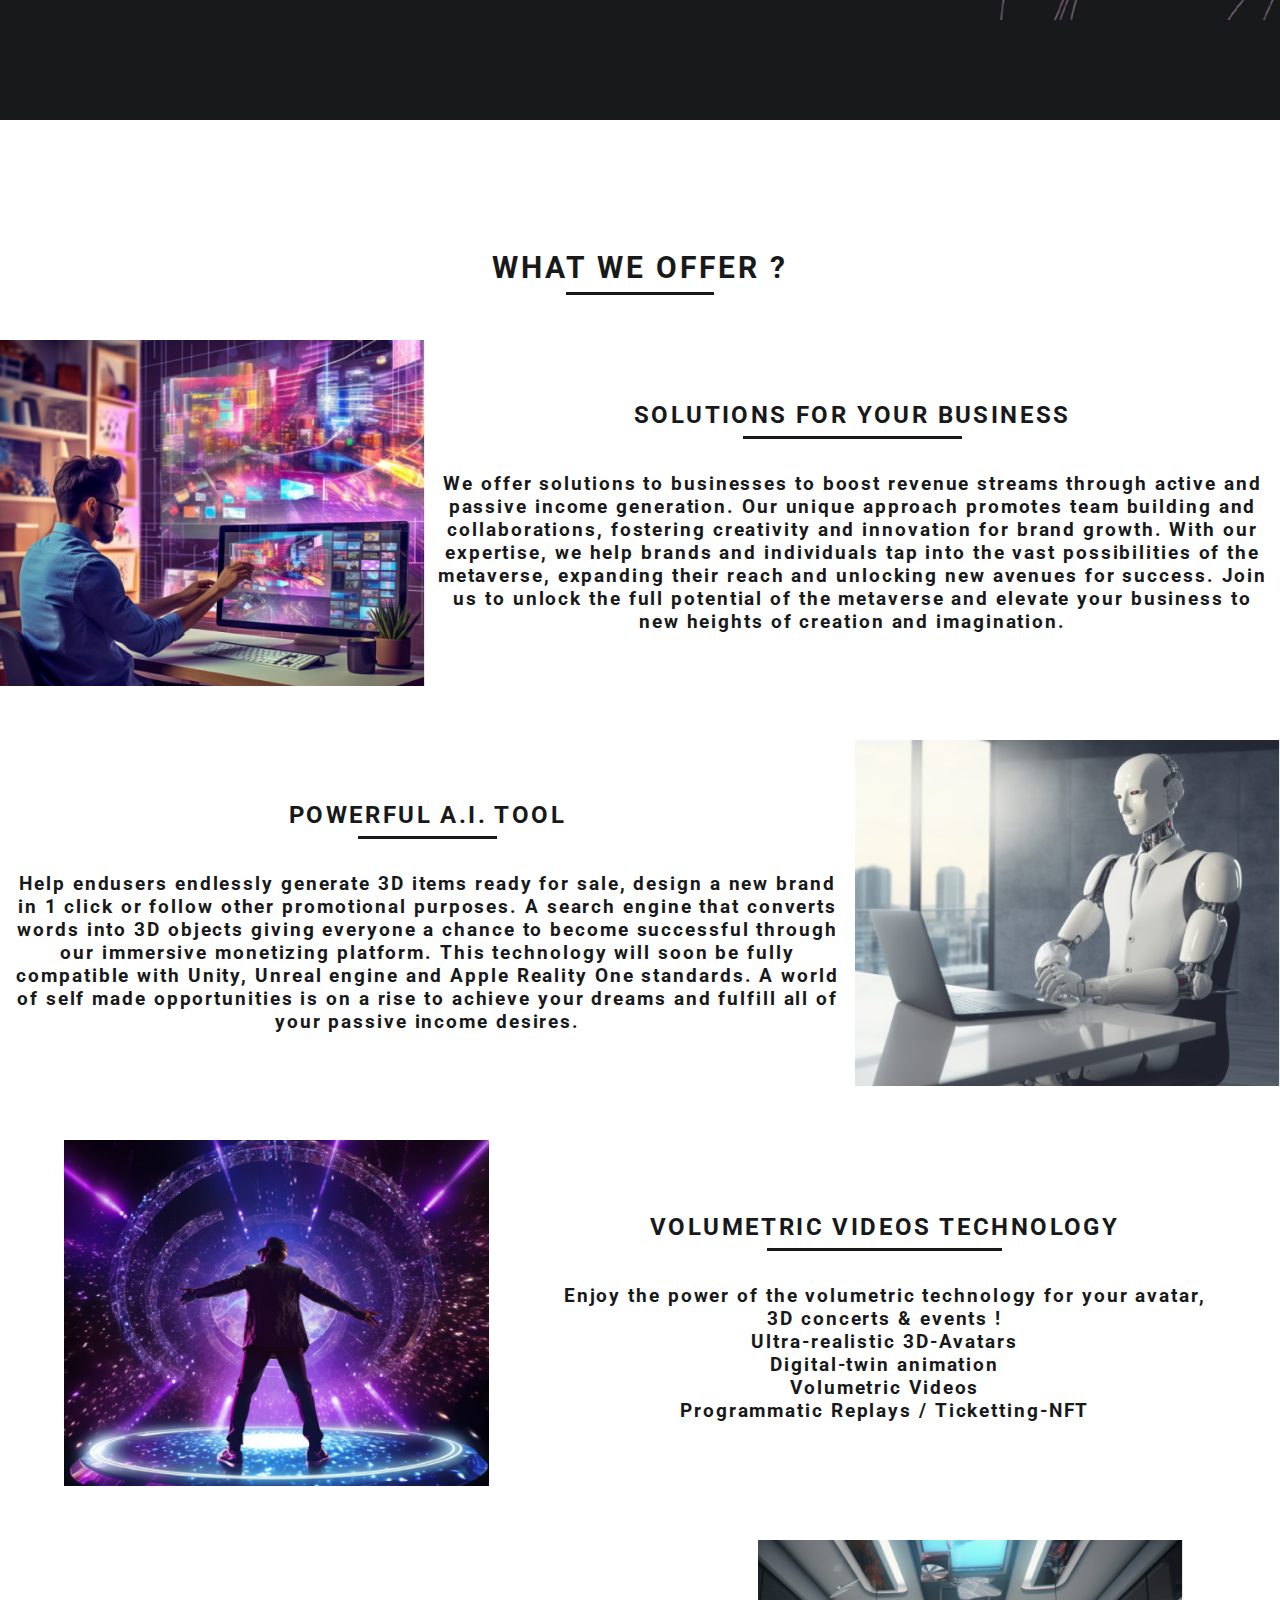
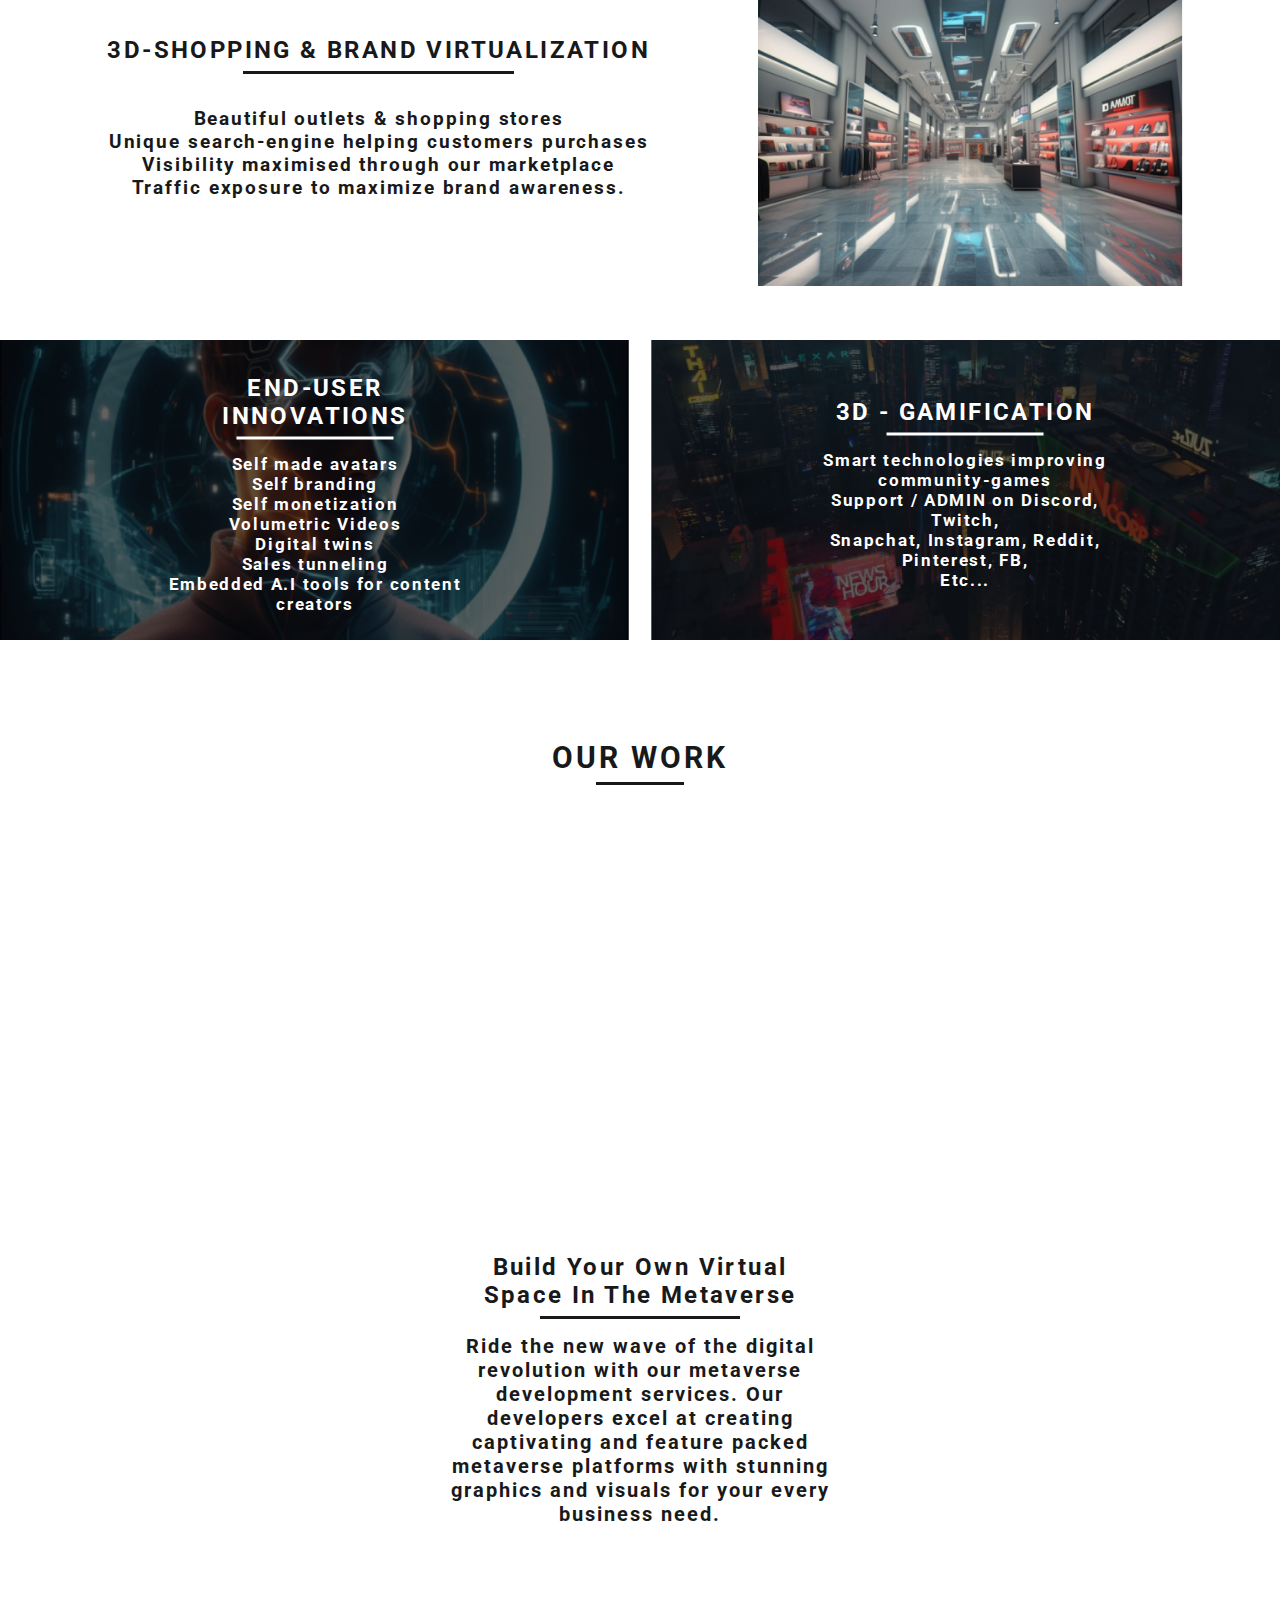
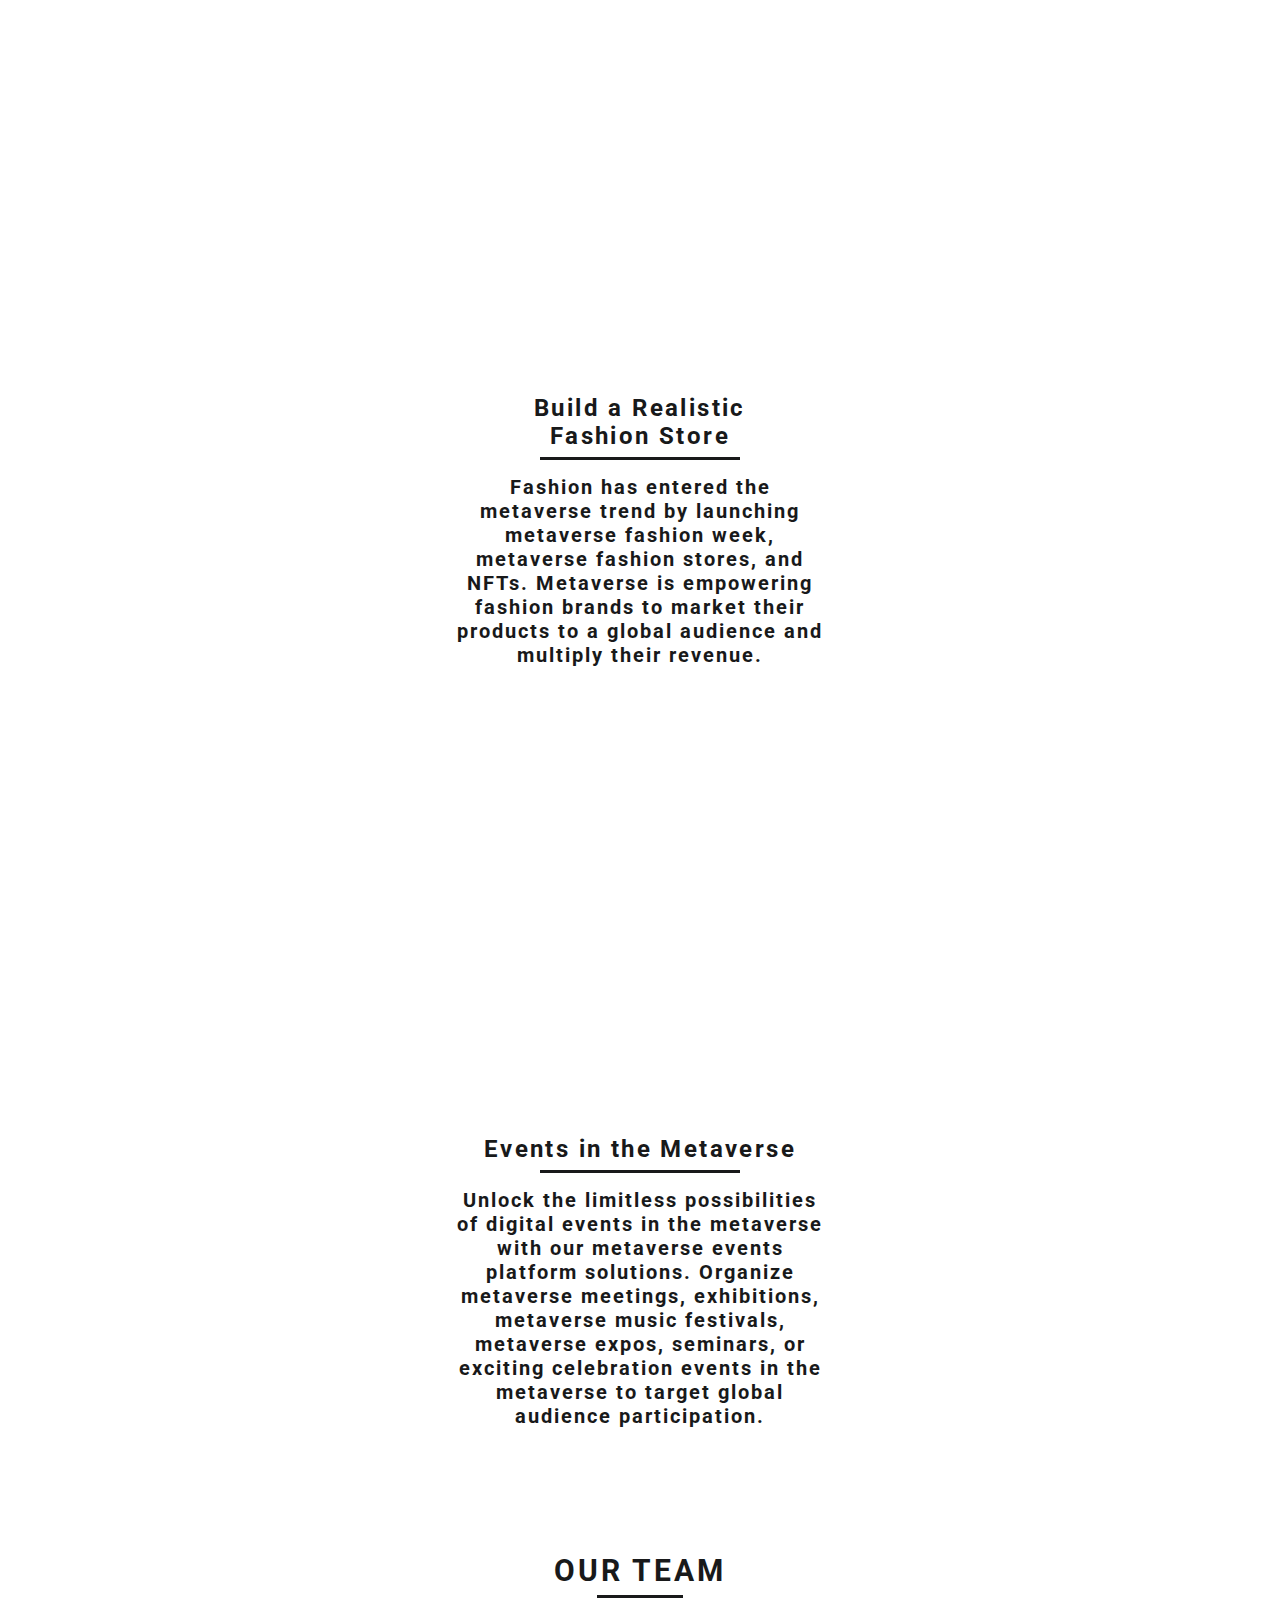
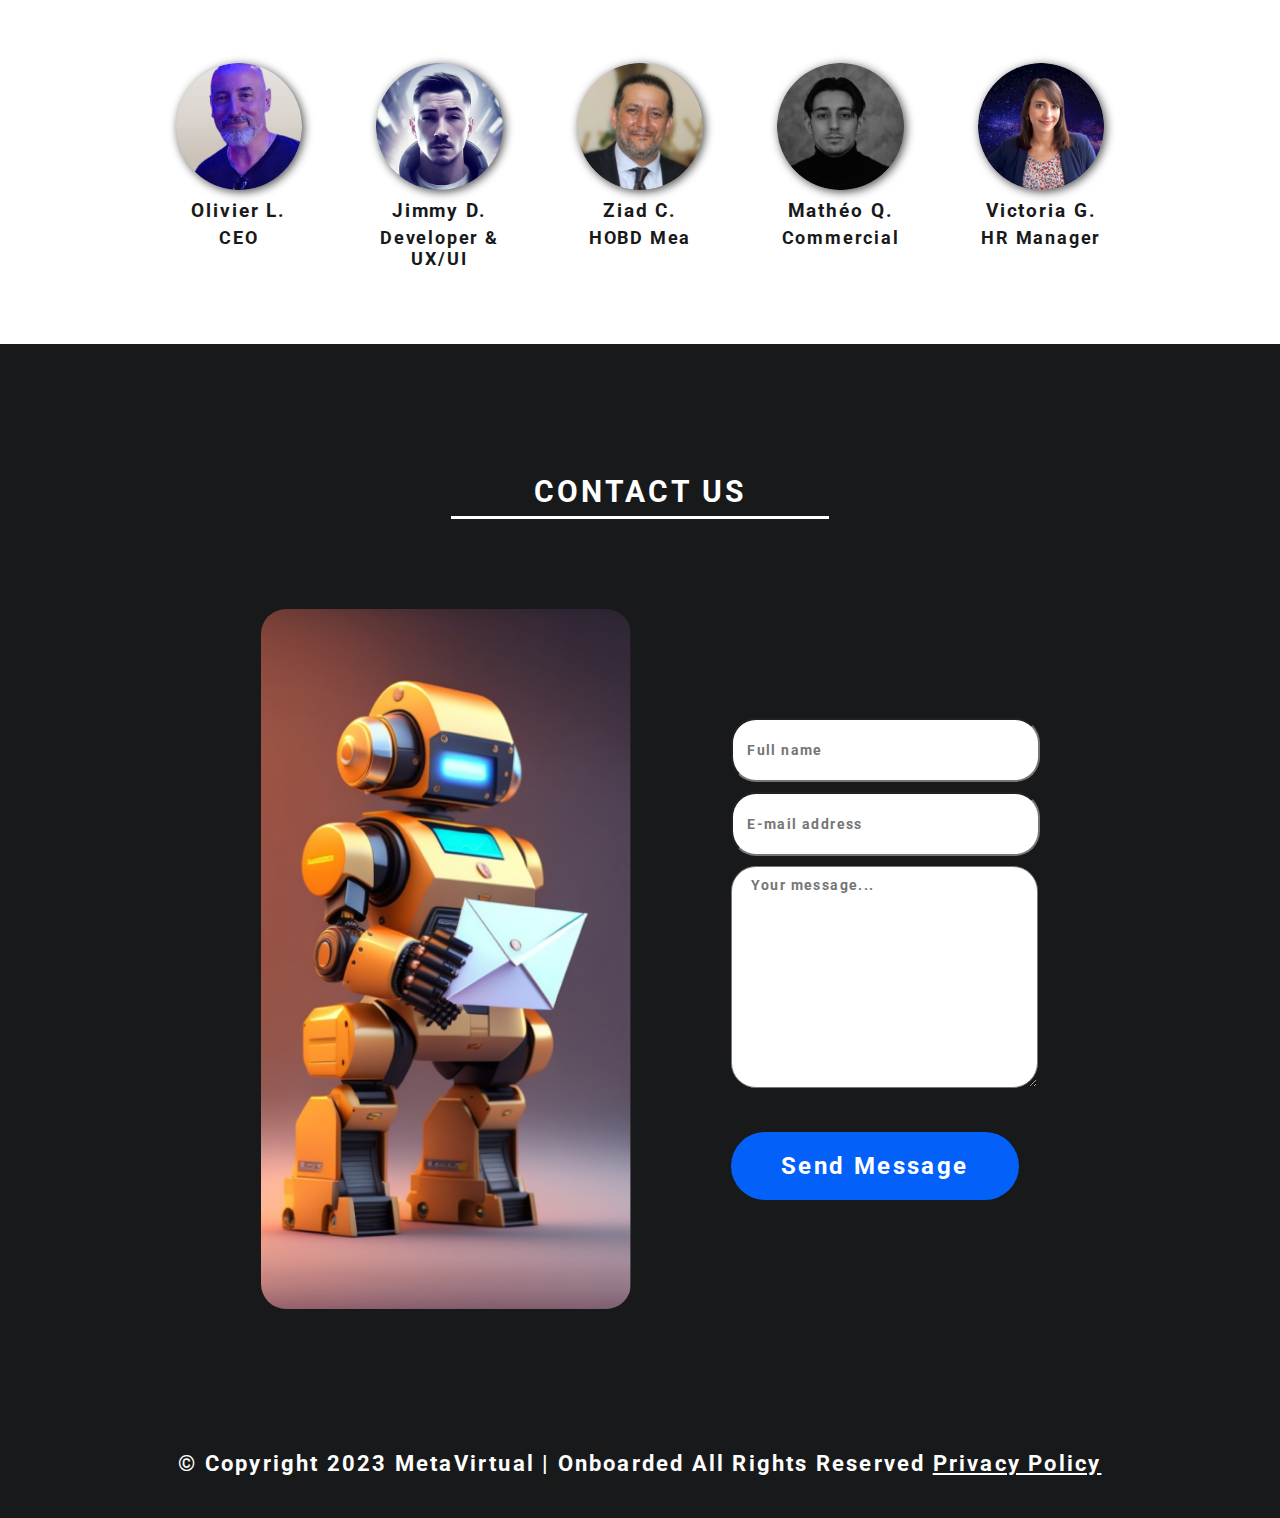
==== commit eae1e016: "..." ====
--- a/index.html
+++ b/index.html
@@ -507,82 +507,10 @@
             </div>
         </div>
         <div class="member">
-            <img class="photo" src="./assets/images/MartinPhoto.png" alt="Martin">
-            <div class="id">
-                <h2>Martin B.</h2>
-                <h3>CTO & Dev Ops</h3>
-            </div>
-        </div>
-        <div class="member">
-            <img class="photo" src="./assets/images/JosePhoto.png" alt="José">
-            <div class="id">
-                <h2>José M.</h2>
-                <h3>3D Artist</h3>
-                <br>
-            </div>
-        </div>
-        <div class="member">
-            <img class="photo" src="./assets/images/SylvainPhoto.png" alt="Sylvain">
-            <div class="id">
-                <h2>Sylvain N.</h2>
-                <h3>3D Artist</h3>
-                <br>
-            </div>
-        </div>
-        <div class="member">
-            <img class="photo" src="./assets/images/JeremyPhoto.png" alt="Jérémy">
-            <div class="id">
-                <h2>Jérémy F.</h2>
-                <h3>3D Level Designer</h3>
-            </div>
-        </div>
-        <div class="member">
             <img class="photo" src="./assets/images/JimmyPhoto.png" alt="Jimmy">
             <div class="id">
                 <h2>Jimmy D.</h2>
                 <h3>Developer & UX/UI</h3>
-            </div>
-        </div>
-        <div class="member">
-            <img class="photo" src="./assets/images/FreddoPhoto.png" alt="Frédéric">
-            <div class="id">
-                <h2>Frédéric Q.</h2>
-                <h3>Front-end Developer</h3>
-            </div>
-        </div>
-        <div class="member">
-            <img class="photo" src="./assets/images/PerrinePhoto.png" alt="Perrine">
-            <div class="id">
-                <h2>Perrine W.</h2>
-                <h3>Front-end Developer</h3>
-            </div>
-        </div>
-        <div class="member">
-            <img class="photo" src="./assets/images/HalimPhoto.png" alt="Halim">
-            <div class="id">
-                <h2>Halim Z.</h2>
-                <h3>Front-end Developer</h3>
-            </div>
-        </div>
-        <div class="member">
-            <img class="photo" src="./assets/images/GabrielPhoto.png" alt="Gabriel">
-            <div class="id">
-                <h2>Gabriel C.</h2>
-                <h3>Back-end Developer</h3>
-            </div>
-        </div>
-        <div class="member">
-            <img class="photo" src="./assets/images/PierrePhoto.png" alt="Pierre-Luc">
-            <div class="id">
-                <h2>Pierre-Luc M.</h2>
-                <h3>Back-end Developer</h3>
-            </div>
-        </div>
-        <div class="member">
-            <img class="photo" src="./assets/images/BenPhoto.png" alt="Ben">
-            <div class="id">
-                <h2>Ben Izak A.</h2>
-                <h3>Fullstack Developer</h3>
             </div>
         </div>
         <div class="member">
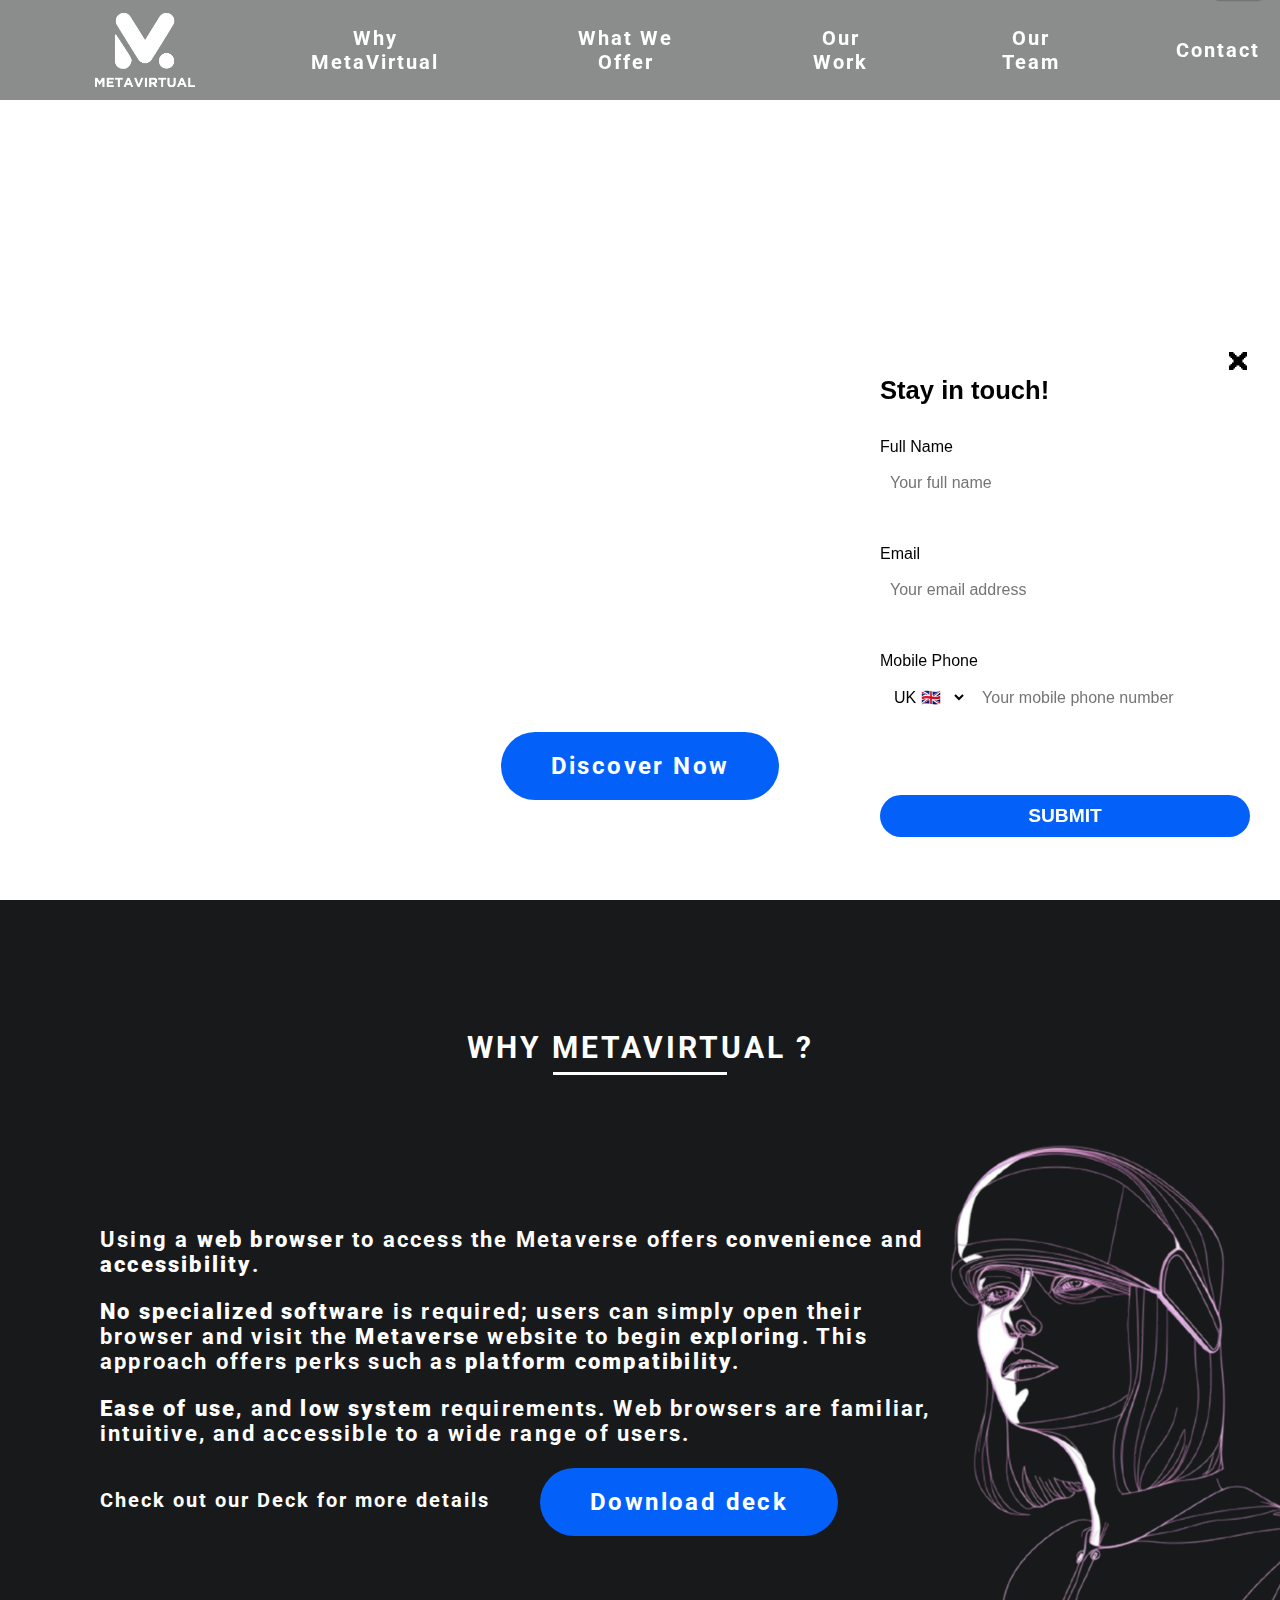
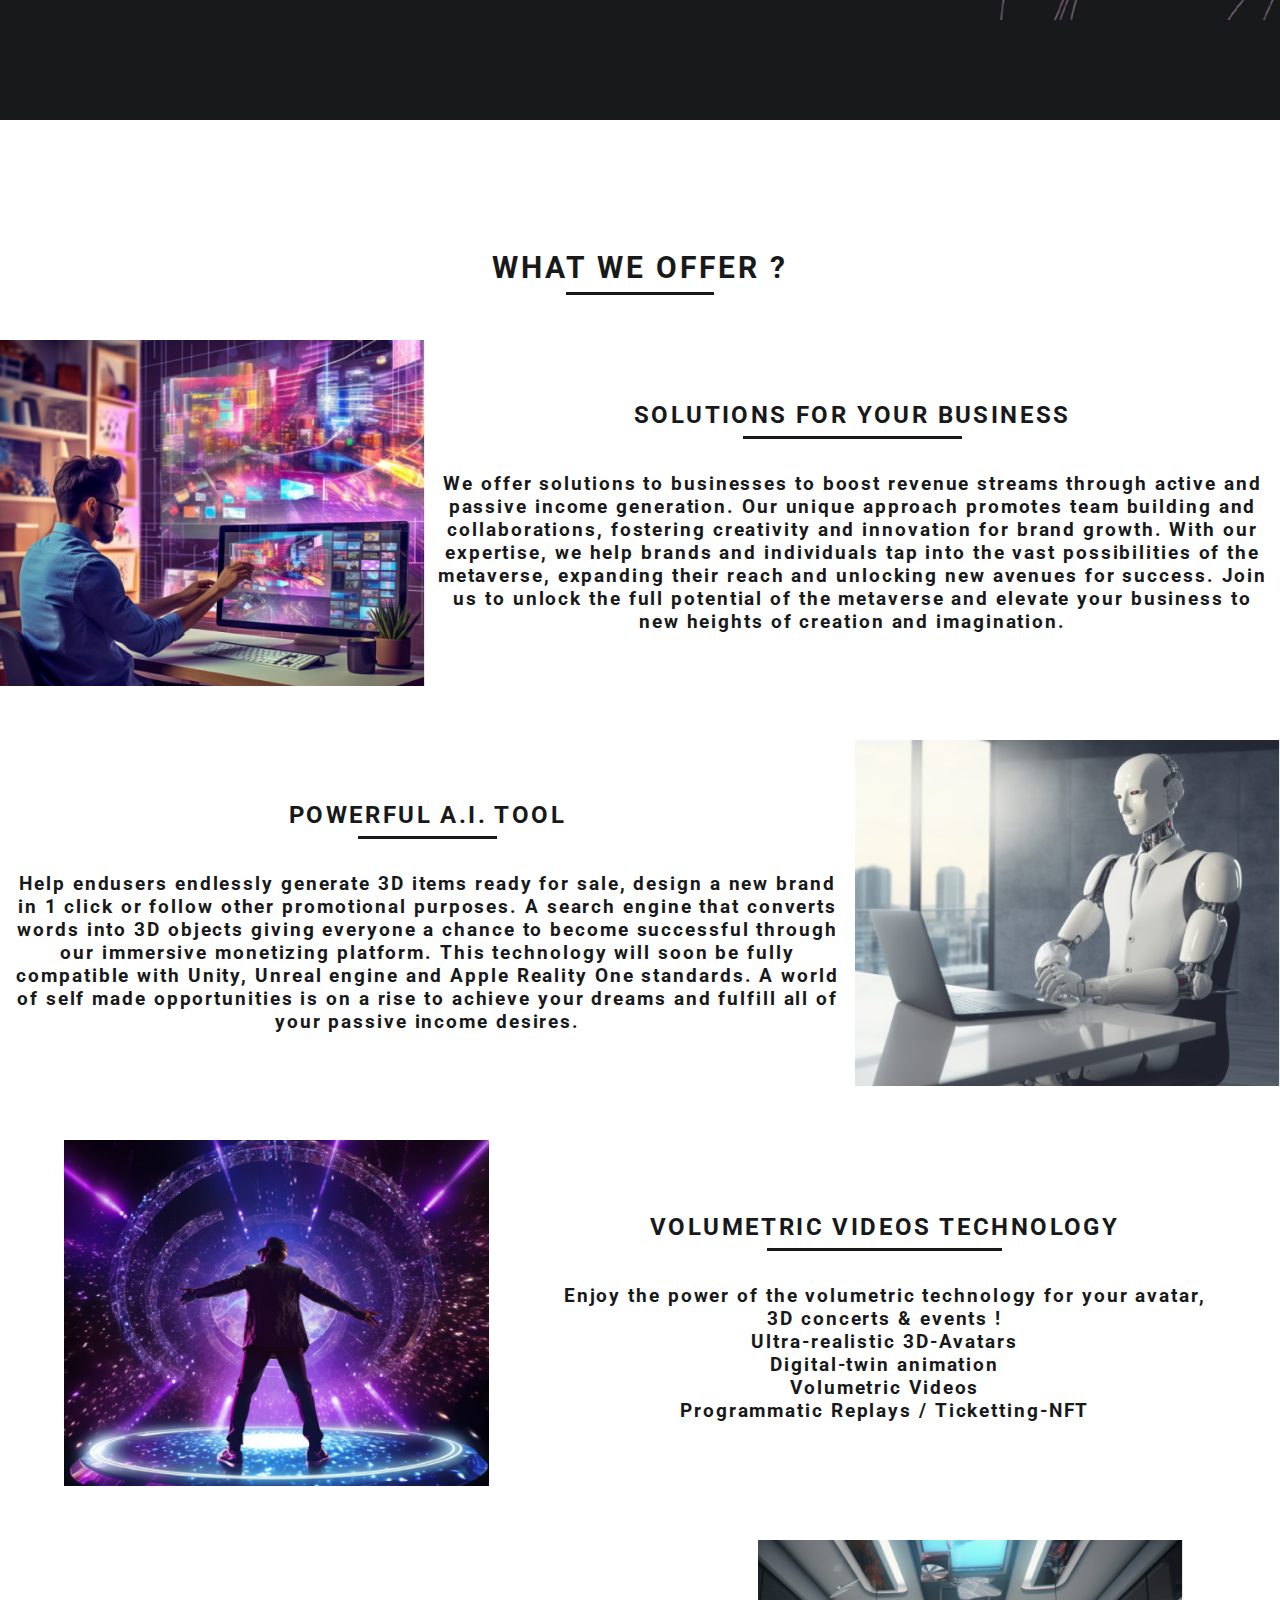
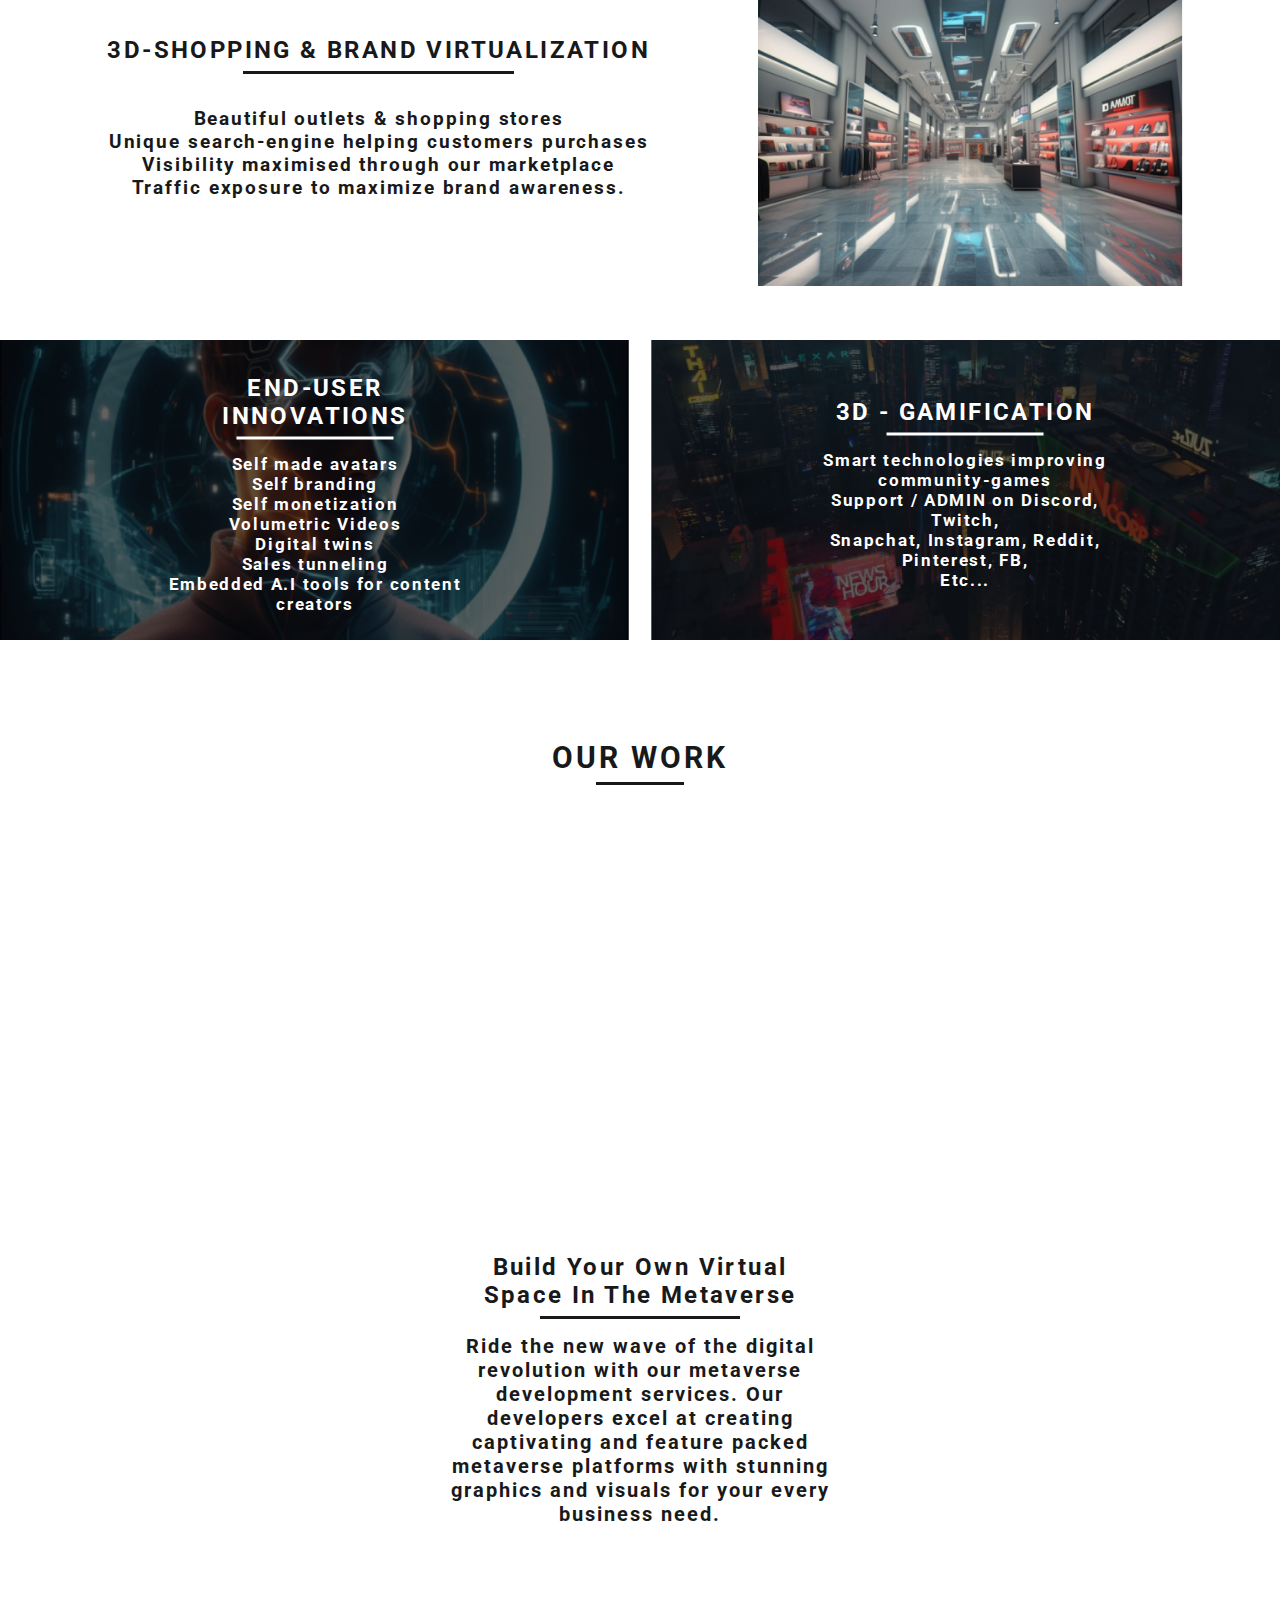
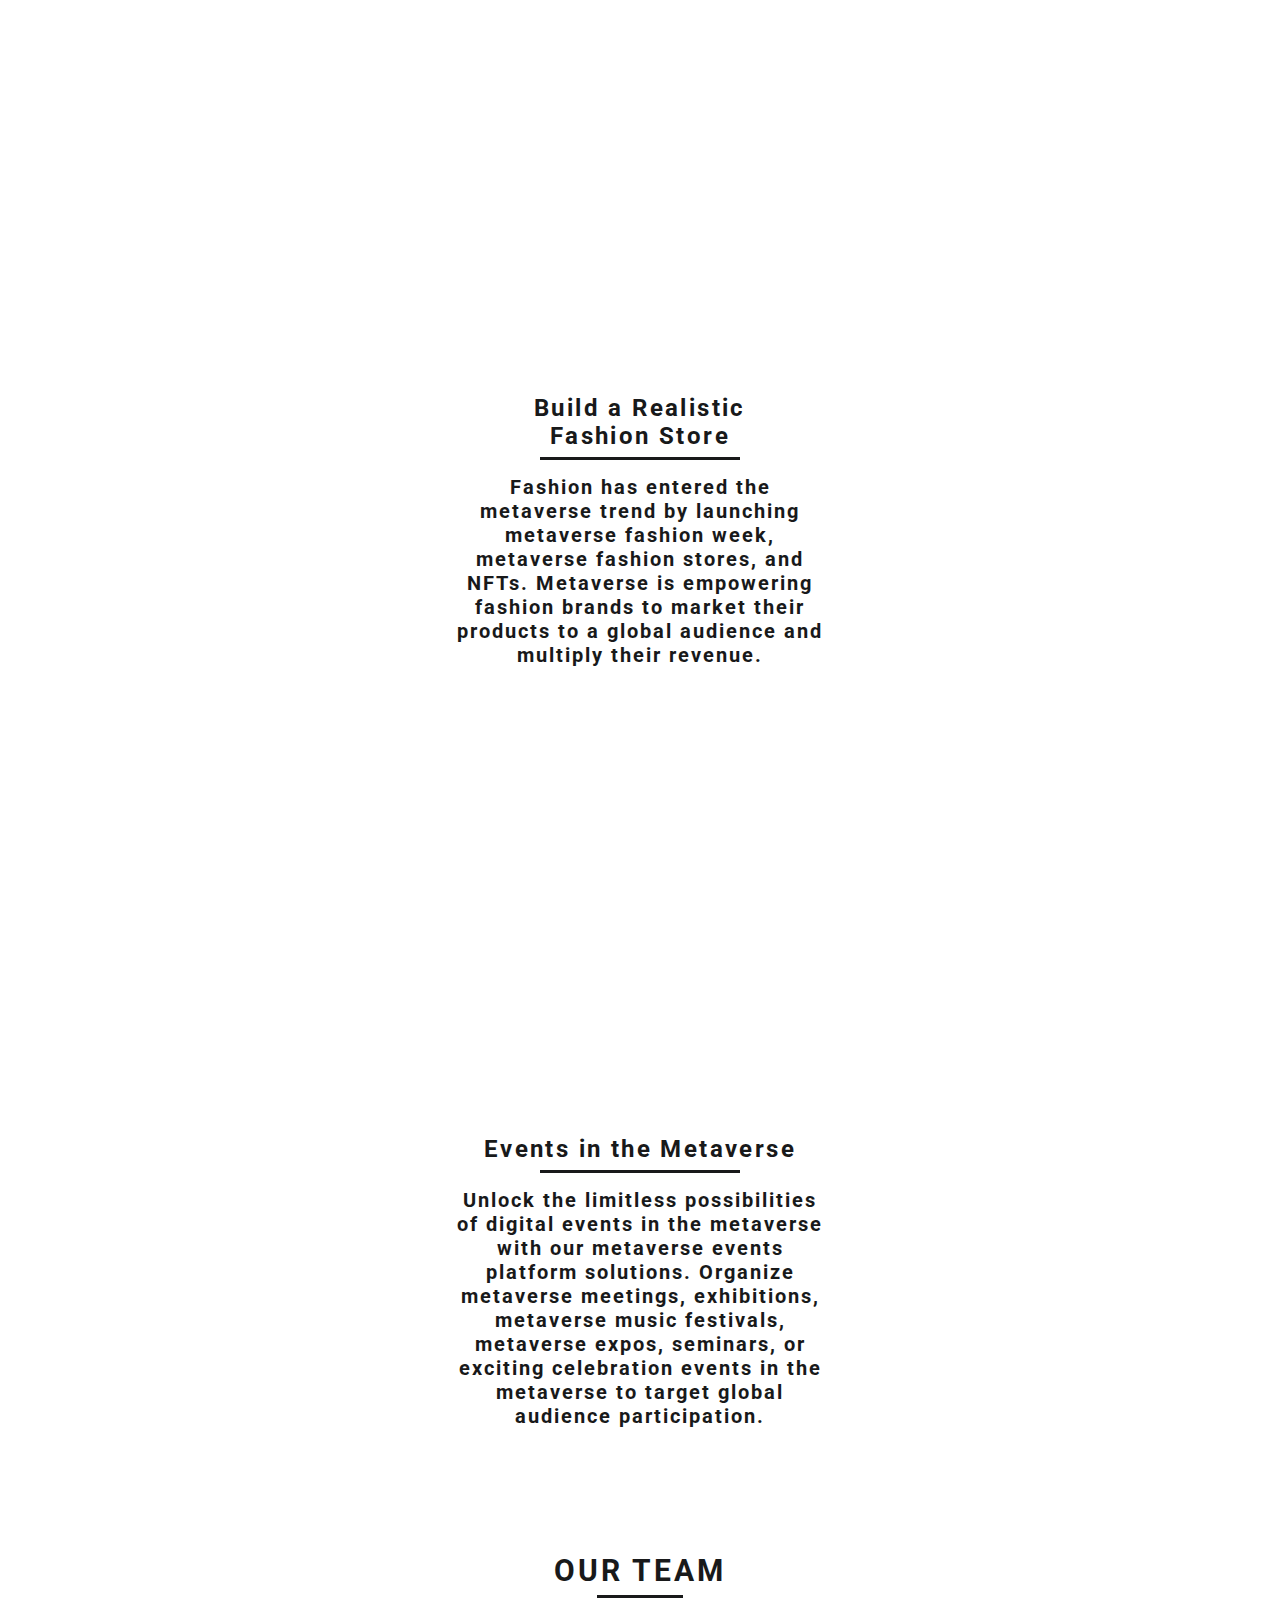
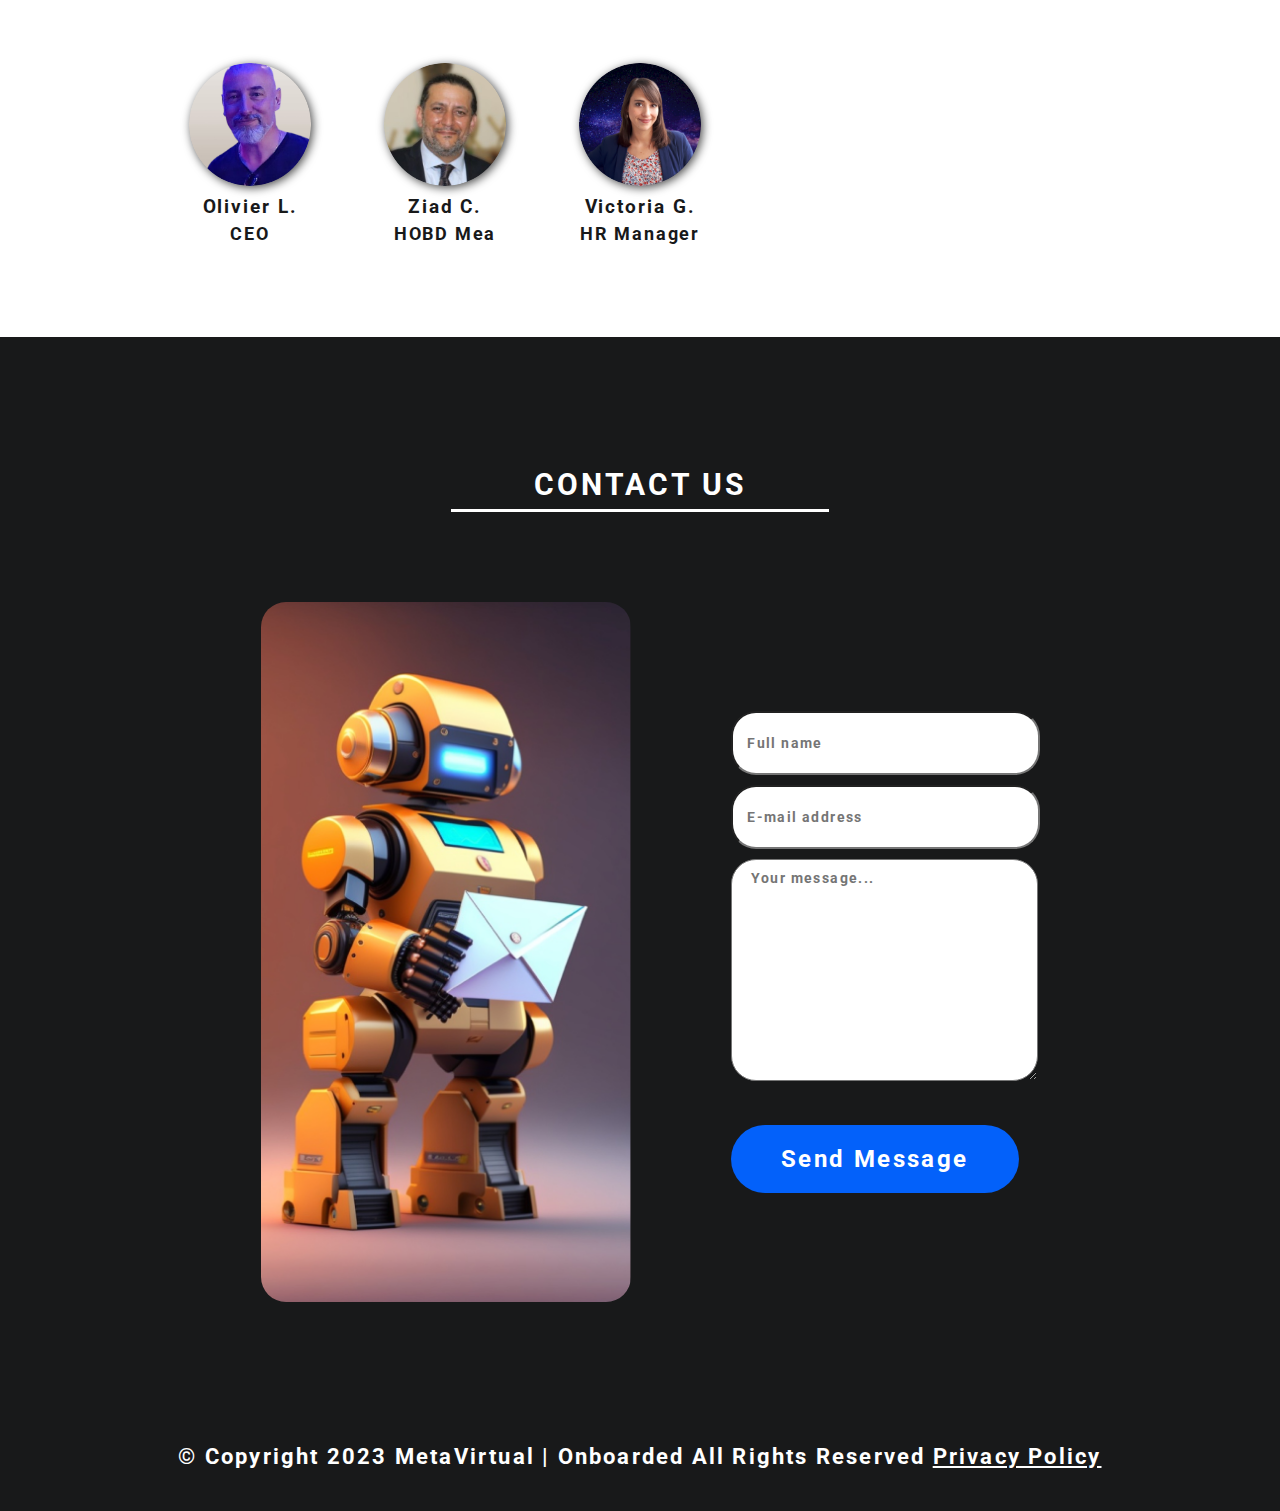
==== commit b849bf77: "legal action" ====
--- a/index.html
+++ b/index.html
@@ -507,25 +507,10 @@
             </div>
         </div>
         <div class="member">
-            <img class="photo" src="./assets/images/JimmyPhoto.png" alt="Jimmy">
-            <div class="id">
-                <h2>Jimmy D.</h2>
-                <h3>Developer & UX/UI</h3>
-            </div>
-        </div>
-        <div class="member">
             <img class="photo" src="./assets/images/ZiadPhoto.png" alt="Ziad">
             <div class="id">
                 <h2>Ziad C.</h2>
                 <h3>HOBD Mea</h3>
-                <br>
-            </div>
-        </div>
-        <div class="member">
-            <img class="photo" src="./assets/images/MatheoPhoto.png" alt="Mathéo">
-            <div class="id">
-                <h2>Mathéo Q.</h2>
-                <h3>Commercial</h3>
                 <br>
             </div>
         </div>
